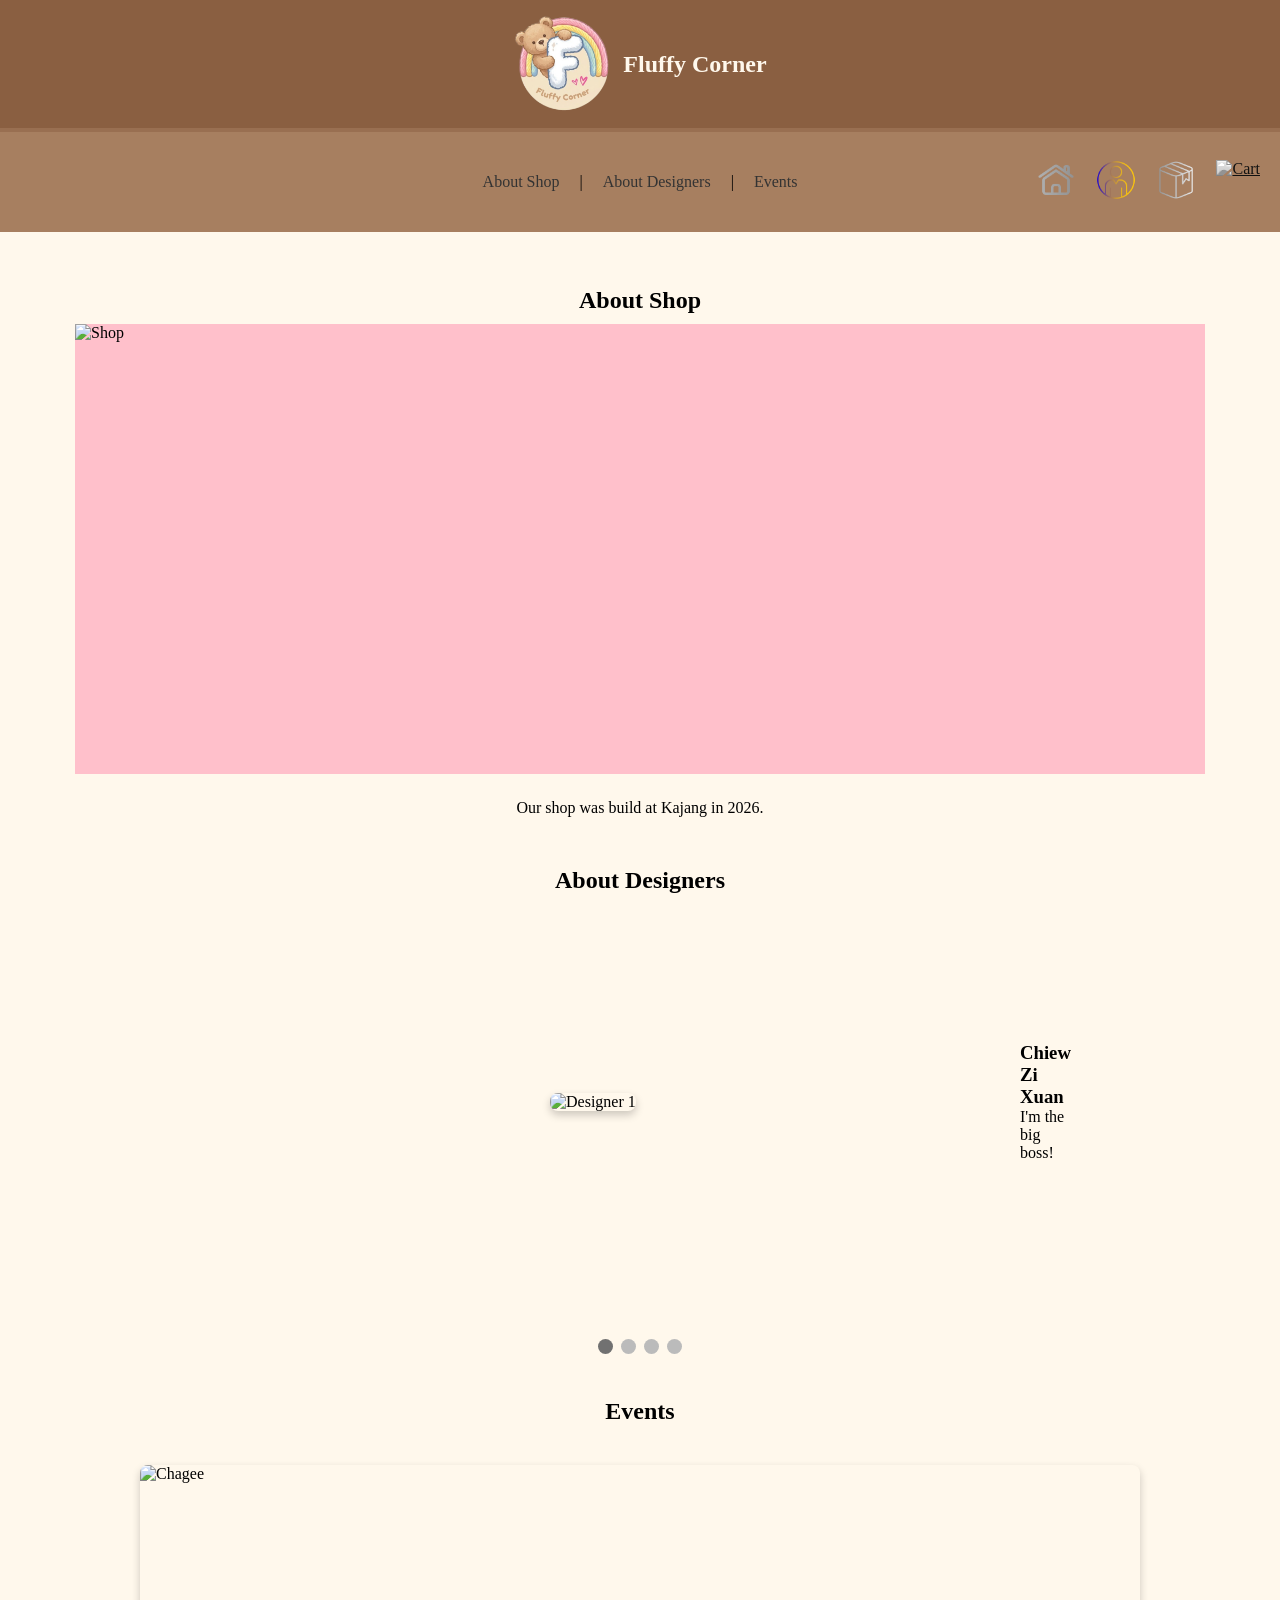
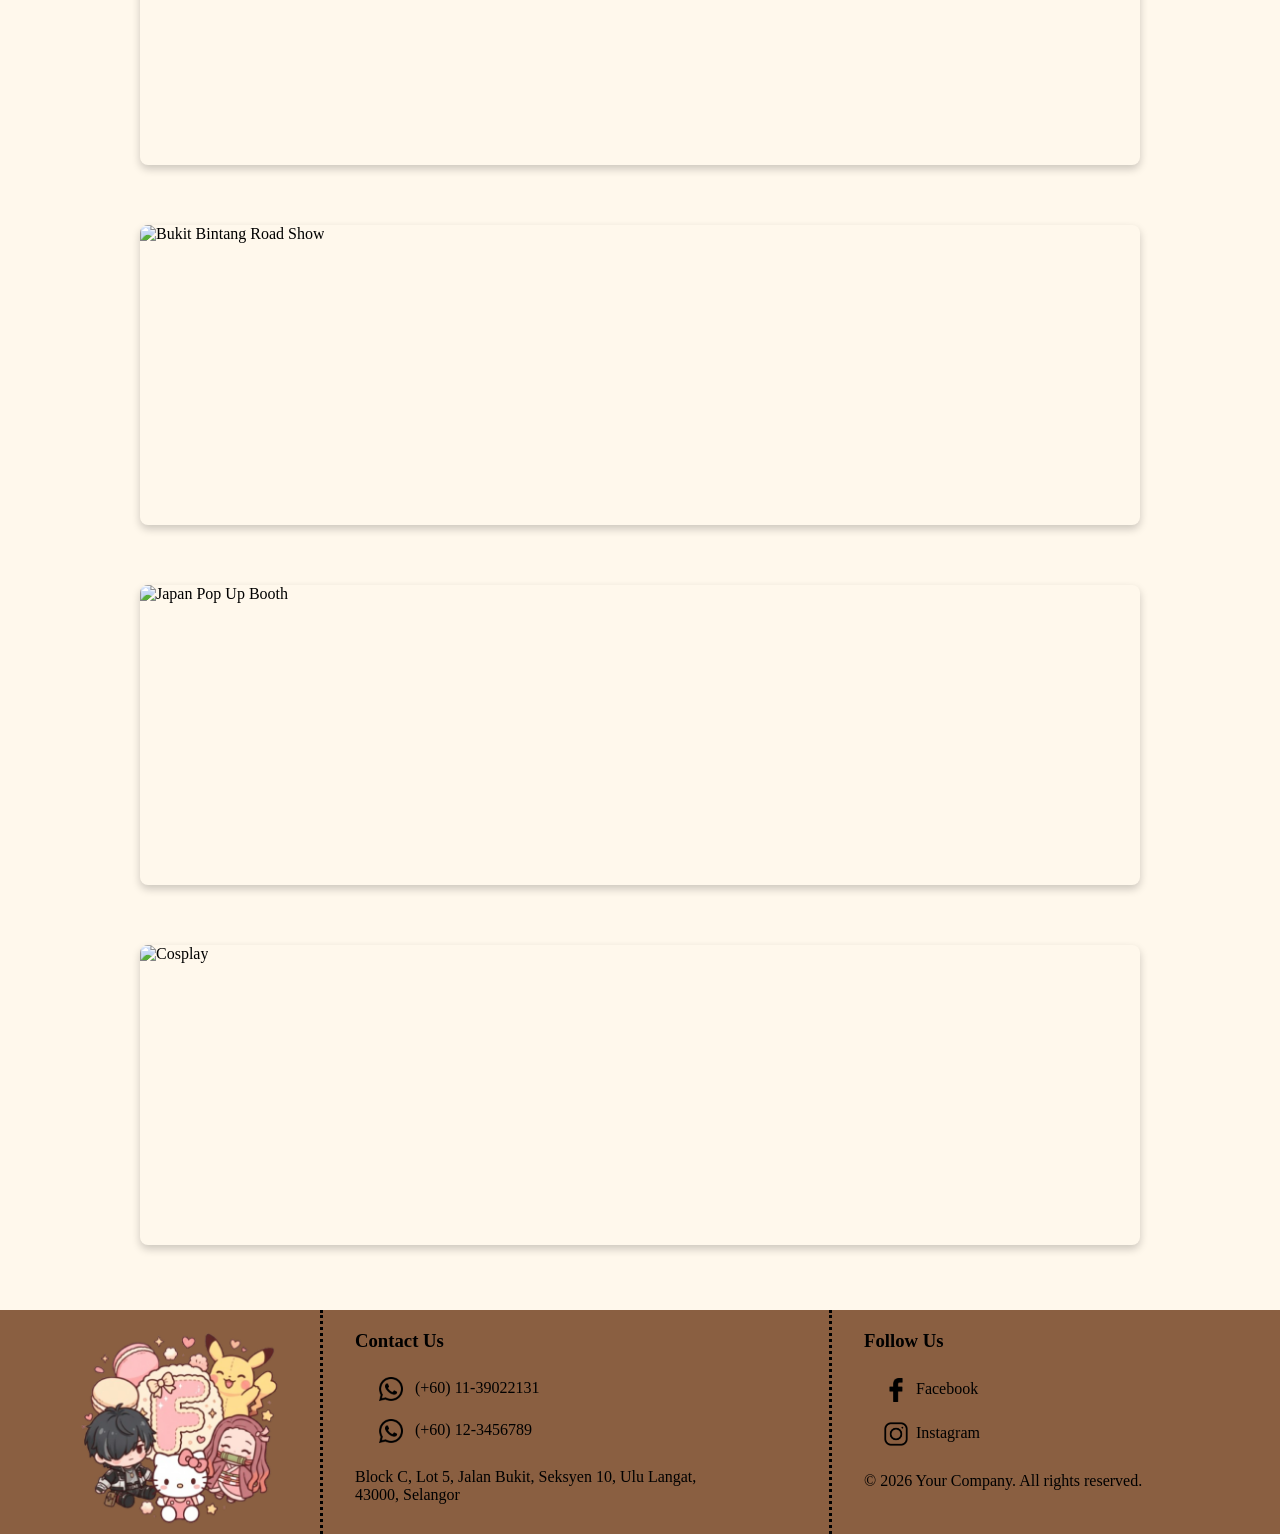
==== aboutUs.html @ 5ef5e47b "Add files via upload" ====
<!DOCTYPE html>
<html lang="en">
<head>
  <meta charset="UTF-8">
  <meta name="page-id" content="aboutUs">
  <title>Fluffy Corner | Cute Soft Toys & Plush Toys Online</title>
  <link rel="icon" type="image/x-icon" href="img/logo.png">
  <link rel="stylesheet" href="style.css">
  <link rel="stylesheet" href="aboutUs.css">
</head>
<body>
  <header>
    <img class="header-img" src="img/logo.png">
    <h1>Fluffy Corner</h1>
  </header>
  <nav>
    <div class="nav-links">
      <a onclick="scrollToTarget('about-shop')">About Shop</a> | 
      <a onclick="scrollToTarget('about-designers')">About Designers</a> | 
      <a onclick="scrollToTarget('our-events')">Events</a> 
    </div>
    <div class="nav-icons">
      <a href="index.html" class="nav-img"><img src="img/home.png" alt="Home"></a>
      <a href="aboutUs.html" class="nav-img"><img src="img/aboutUs.png" id="active" alt="AboutUS"></a>
      <a href="products.html" class="nav-img"><img src="img/products.png" alt="Products"></a>
      <a href="cart.html" class="nav-img"><img src="img/cart.png" alt="Cart"></a>
    </div>
  </nav>

  <main>
	<div class="shop">
	<h2 id="about-shop">About Shop</h2>
		<div class="shop-img">
			<img src="img/shop.png" alt="Shop">
		</div>
		<div class="shop-text">
			<p>	Our shop was build at Kajang in 2026. </p> 
		</div>
	</div>
	
	<div class="designer-slider" id="about-designers">
	<h2>About Designers</h2>
	  <div class="click-zone left" onclick="plusSlides(-1)"></div>

	  <div class="about-designer">
		<div class="designer-img">
			<img src="img/designer1.png" alt="Designer 1">
		</div>
		<div class="designer-text">
		  <h3>Chiew Zi Xuan</h3>
		  <p>I'm the big boss!</p>
		</div>
	  </div>

	  <div class="about-designer">
		<div class="designer-img">
			<img src="img/designer2.png" alt="Designer 2">
		</div>
		<div class="designer-text">
		  <h3>Tan Kah How</h3>
		  <p>I'm the shareholder!</p>
		</div>
	  </div>

	  <div class="about-designer">
		<div class="designer-img">
			<img src="img/designer3.png" alt="Designer 3">
		</div>
		<div class="designer-text">
		  <h3>Wang Ka Hui</h3>
		  <p>I'm the CEO!</p>
		</div>
	  </div>

	  <div class="about-designer">
		<div class="designer-img">
			<img src="img/designer4.png" alt="Designer 4">
		</div>
		<div class="designer-text">
		  <h3>Choo Yue Lung</h3>
		  <p>I'm the staff!</p>
		</div>
	  </div>

	  <div class="click-zone right" onclick="plusSlides(1)"></div>
	</div>

	<div style="text-align:center">
	  <span class="dot" onclick="currentSlide(1)"></span>
	  <span class="dot" onclick="currentSlide(2)"></span>
	  <span class="dot" onclick="currentSlide(3)"></span>
	  <span class="dot" onclick="currentSlide(4)"></span>
	</div>
	
	<div class="events">
	<h2 id="our-events">Events</h2>
	  <div class="event-card">
		<img src="img/event1.jpg" alt="Chagee">
		<div class="event-name">Chagee</div>
	  </div>
	  <div class="event-card">
		<img src="img/event2.jpg" alt="Bukit Bintang Road Show">
		<div class="event-name">Bukit Bintang Road Show</div>
	  </div>
	  <div class="event-card">
		<img src="img/event3.jpg" alt="Japan Pop Up Booth">
		<div class="event-name">Japan Pop Up Booth</div>
	  </div>
	  <div class="event-card">
		<img src="img/event4.jpg" alt="Cosplay">
		<div class="event-name">Cosplay</div>
	  </div>
	</div>
  </main>

  <footer>
	<div class="footer left"><img class="footer-img" src="img/footer.png"></div>
    
    <div class="footer center">
      <h3>Contact Us</h3>
      <span class="contact-item"><a href="tel:+601139022131"><img src="img/whatsapp.png">(+60) 11-39022131</a></span>
      <span class="contact-item"><a href="tel:+60123456789"><img src="img/whatsapp.png">(+60) 12-3456789</a></span>
      <p>Block C, Lot 5, Jalan Bukit, Seksyen 10, Ulu Langat,<br> 43000, Selangor</p>
    </div>
    
    <div class="footer right">
      <h3>Follow Us</h3>
      <span class="social-item"><a href="https://facebook.com" target="_blank"><img src="img/facebook.png">Facebook</a></span>
      <span class="social-item"><a href="https://instagram.com" target="_blank"><img src="img/insta.png">Instagram</a></span>
      <p>© 2026 Your Company. All rights reserved.</p>
    </div>
  </footer>

  <script src="script.js"></script>
  <script src="aboutUs.js"></script>
</body>
</html>
---- style.css ----
:root {
  --peach: #FFBE91;       /* 柔和桃色 */
  --apricot: #FFDDB0;     /* 杏色 */
  --cream: #FFFCE1;       /* 奶油白 */
  --sky-blue: #CFEBFF;    /* 天空蓝 */
  --coral: #FFB6A6;       /* 珊瑚粉 */
  --sand: #FFEBD3;        /* 浅沙色 */
  --mint-green: #9BCEC1;  /* 薄荷绿 */
  --ocean-blue: #67A2C5;  /* 海洋蓝 */
  --khaki: #DCCCAC;       /* 卡其色 */
  --ivory: #FFF8EC;       /* 象牙白 */
}
* { margin: 0; padding: 0; }

body::-webkit-scrollbar { display: none; }
body { background-color: var(--ivory); }

header {
  display: flex;
  justify-content: center;
  align-items: center;
  gap: 10px;
  background-color: #8A5F41;
  height: 8rem;
  border: 4px #996F51;
  border-style: hidden hidden solid hidden;
}
.header-img {
  width: 100px;
  height: 100px;
}

header h1 {
  font-size: 24px;
  color: var(--ivory);
}

nav {
  display: flex;
  justify-content: center;
  align-items: center;
  height: 5rem;
  padding: 10px 20px;
  background-color: #A77F60;
  border: 5px var(--ivory);
  border-style: hidden hidden solid hidden;
  position: sticky;
  top: 0;
  z-index: 10;
}

.nav-links {
  display: flex;
  gap: 20px;
  position: absolute;
  left: 50%;
  transform: translateX(-50%);
}

.nav-links a {
  text-decoration: none;
  color: #333;
  font-size: 16px;
}

.nav-icons {
  margin-left: auto;
  display: flex;
  gap: 20px;
}

.nav-icons img {
  width: 40px;
  height: auto;
  filter: grayscale(100%);
  transition: filter 0.3s ease;
}

.nav-icons #active, .nav-icons img:hover {
  filter: grayscale(0%);
}

main {
  margin: 5vh 0;
}

footer {
  background-color: #8A5F41;
  display: grid;
  grid-template-columns: 25% 40% 35%;
  z-index: 10;
}

.footer {
  padding-top: 20px;
  padding-left: 2rem;
}
.footer h3 {
  margin-bottom: 1rem;
}
.footer p, .footer a {
  text-decoration: none;
  color: black;
}
.footer p {
  margin-top: 1rem;
}

.footer.left {
  padding-left: 5rem;
}
.footer-img {
  width: 200px;
  height: 200px;
}

.social-item, .contact-item {
  display: flex;
  align-items: center;
  transition: all 0.3s ease;
  max-width: 200px;
}
.contact-item img, .social-item img { 
  margin-right: 8px;
  vertical-align: middle;
}

.footer.center {
  border: black 3px;
  border-style: hidden dotted hidden dotted;
}
.contact-item {
  padding: 5px 20px;
}

.social-item {
  padding: 10px 20px;
}
.contact-item img { width: 32px;}
.social-item img { width: 24px; }
.contact-item:hover, .social-item:hover { transform: scale(1.05); }
---- aboutUs.css ----
h2,.shop-text p {
	text-align: center;
}
.shop,.designer-slider,.events {
	margin:50px;
}
.shop-img {
	background-color:pink;
	height:50vh;
	margin:10px 25px 25px 25px;
}
.designer-slider {
	position: relative;
}

.about-designer {
	display: grid;
	grid-template-columns: 750px 1fr;
	align-items: center;
	gap:20px;
	margin: 20px 200px;
	height:375px;
	width:auto;
}

.designer-img {
	grid-column: 1;
	margin:0px 50px 0px 300px;
}

.designer-img img {
	width: 250px;
	border-radius: 8px;
	box-shadow: 0 4px 8px rgba(0,0,0,0.2);
}

.designer-text {
	grid-column: 2;  
	text-align:left;
	}

.prev, .next {
	cursor: pointer;
	position: absolute;
	top: 50%;
	transform: translateY(-50%);
	color: black;
	font-weight: bold;
	font-size: 24px;
	user-select: none;
	width:40px;
	height:auto;
}
.click-zone {
	position: absolute;
	top: 0;
	width: 25%;
	height: 100%;
	cursor: pointer;
}
.click-zone.left { left: 0; }
.click-zone.right { right: 0; }
.click-zone:hover {
	background: rgba(0,0,0,0.0);
}
.dot {
	cursor: pointer;
	height: 15px;
	width: 15px;
	margin: 0 2px;
	background-color: #bbb;
	border-radius: 50%;
	display: inline-block;
}
.active, .dot:hover {
	background-color: #717171;
}

.events {
	display: grid;
	grid-template-columns: 1fr;
	grid-template-rows: auto auto auto;
	gap: 20px;
	justify-items: center;
	margin: 40px 0;
}

.event-card {
	margin:20px;
	position: relative;
	width: 1000px;
	height: 300px;
	overflow: hidden;
	border-radius: 8px;
	box-shadow: 0 4px 8px rgba(0,0,0,0.2);
	cursor: pointer;
	transition: transform 0.3s ease;
}

.event-card img {
	width: 100%;
	height: 100%;
	object-fit: cover;
}

.event-card:hover {
	transform: scale(1.05);
}

.event-name {
	position: absolute;
	bottom: 0;
	right: 0;
	width: 40%;
	background: rgba(0,0,0,0.6);
	color: #fff;
	text-align: center;
	padding: 8px;
	font-size: 16px;
	opacity: 0;
	transition: opacity 0.3s ease;
}

.event-card:hover .event-name {
	opacity: 1;
}
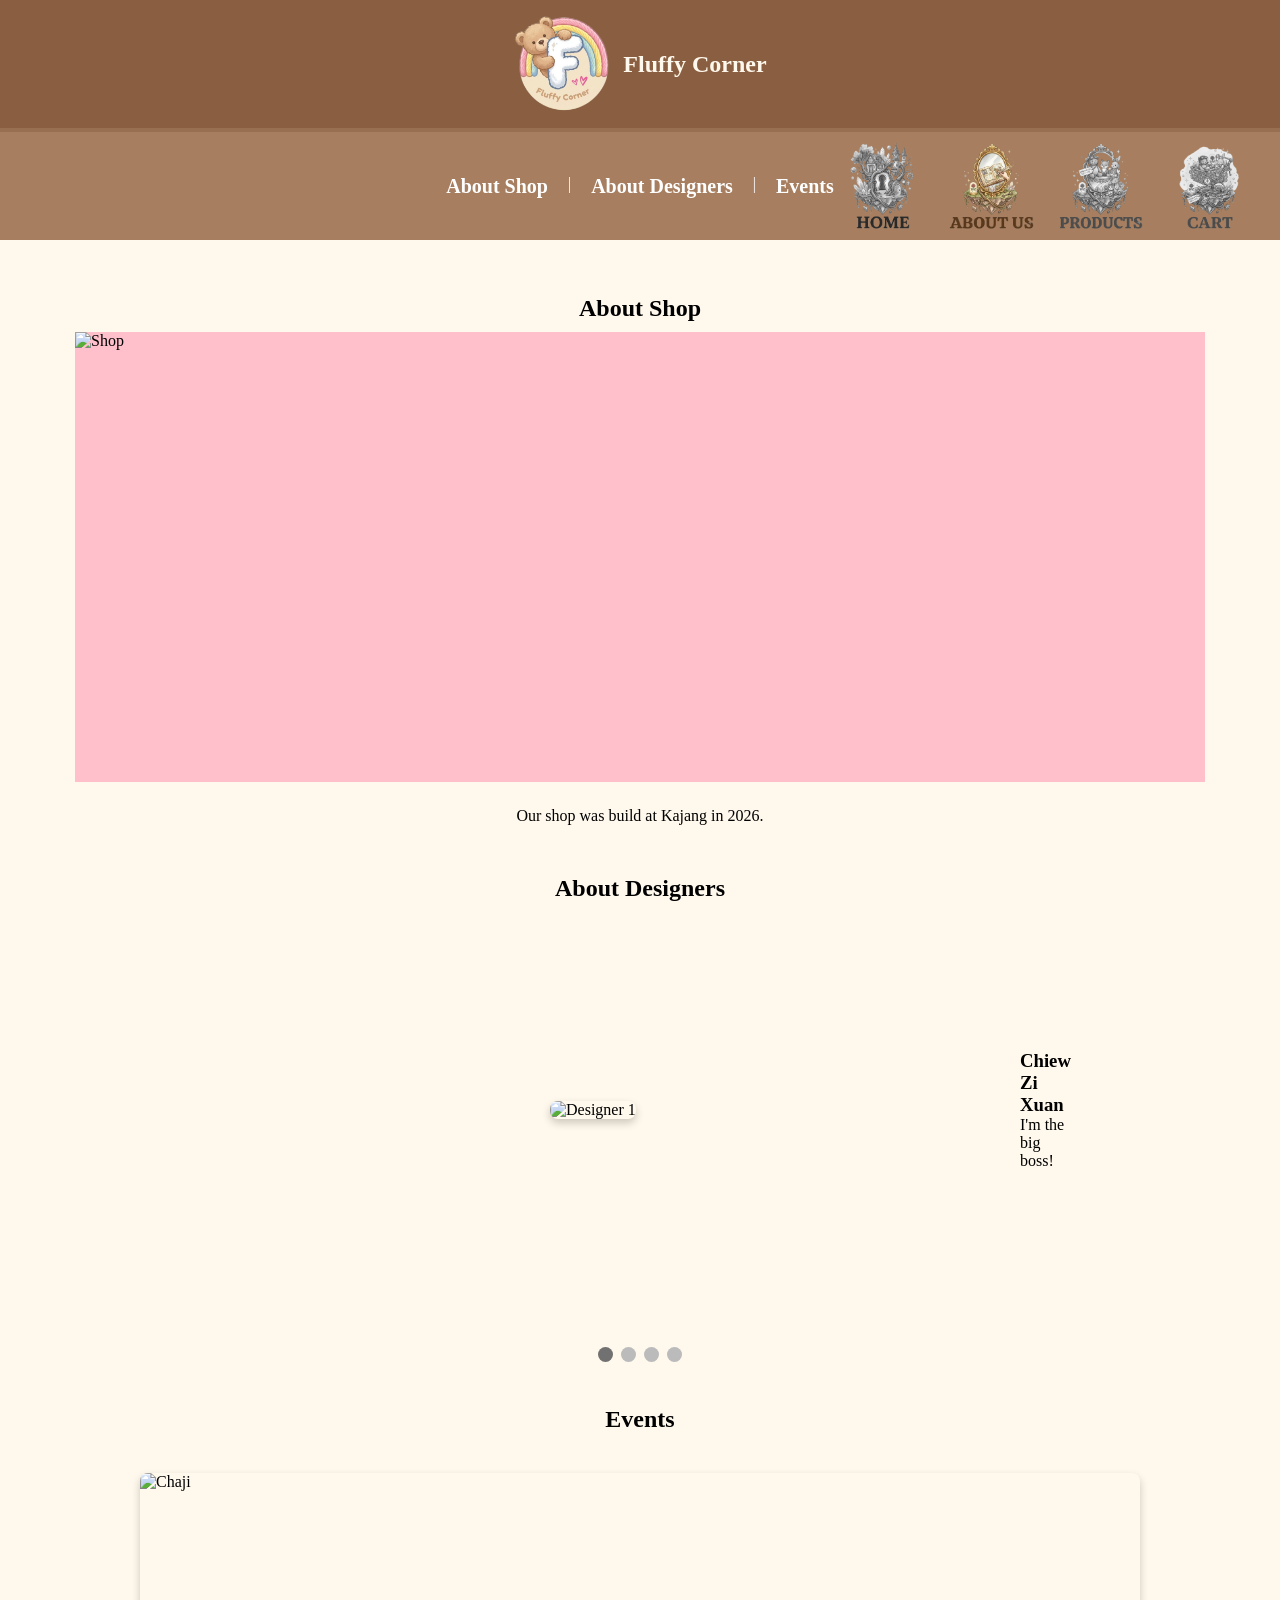
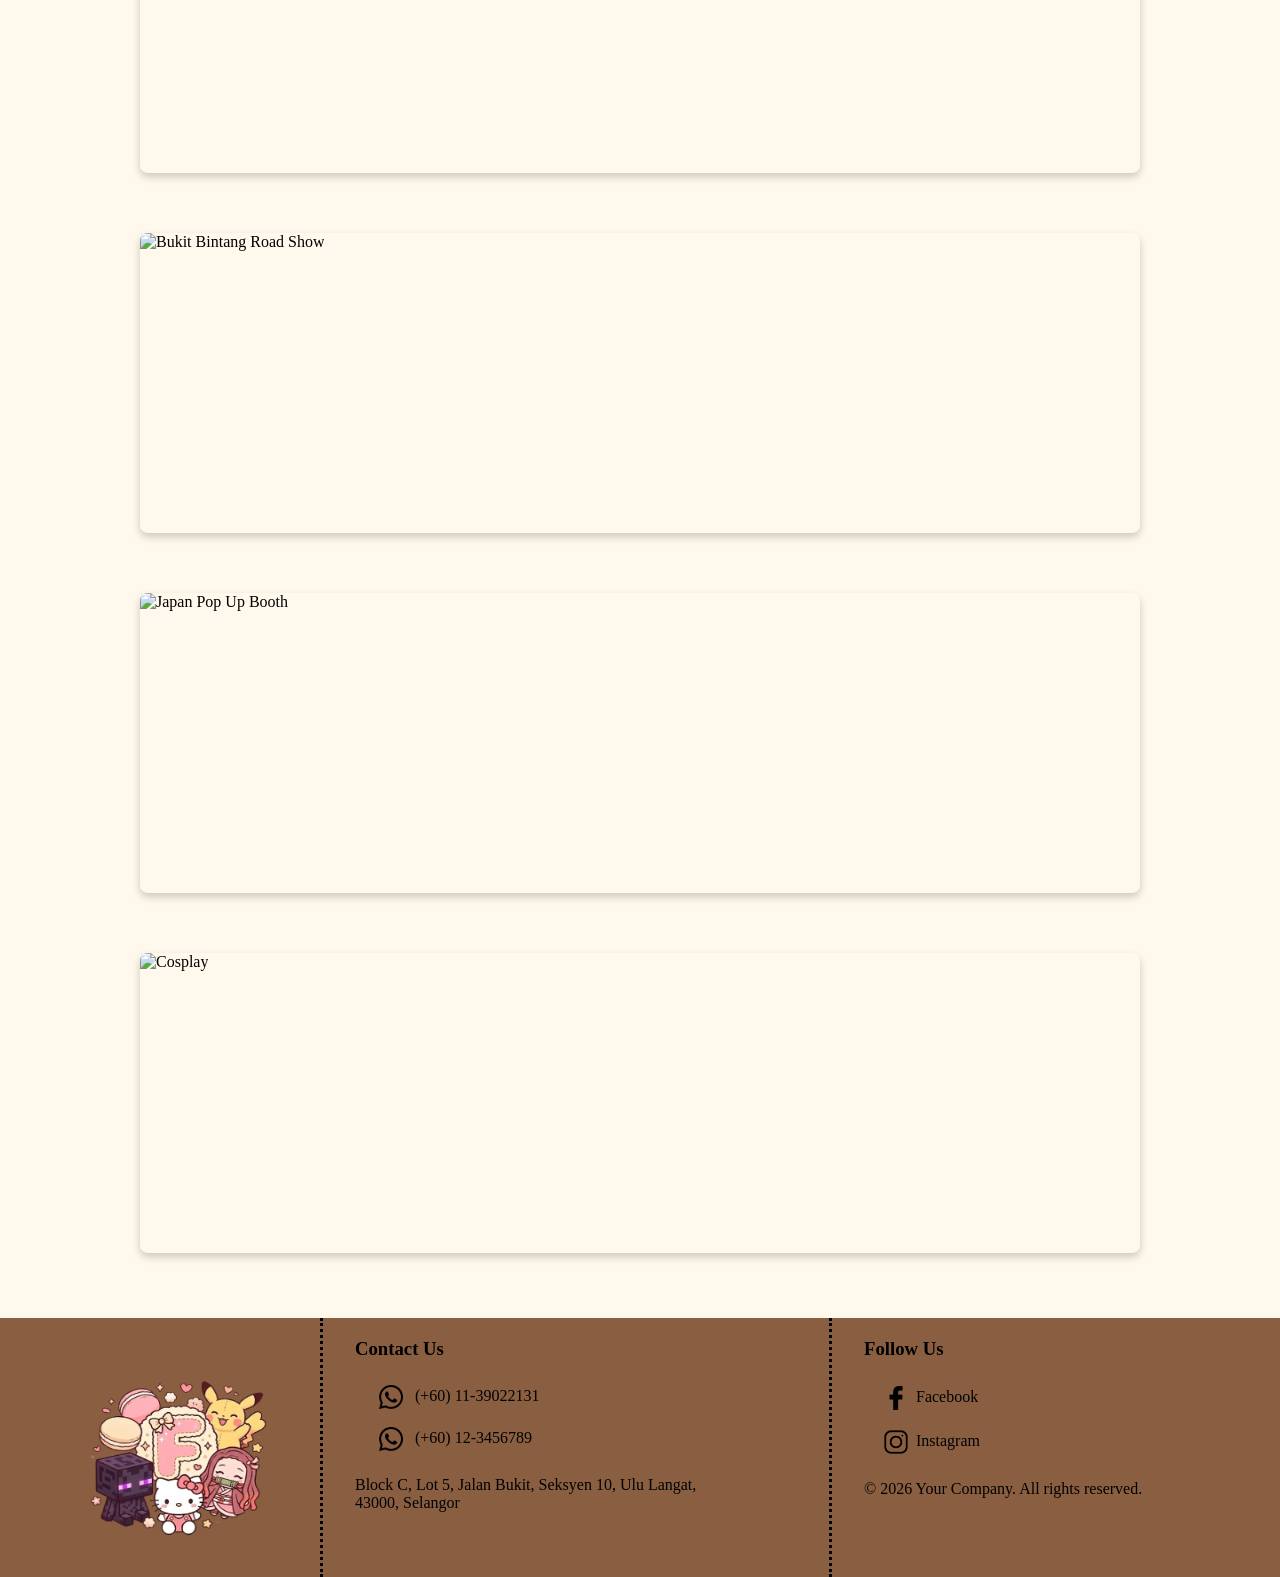
==== commit 93acd5bc: "Add files via upload" ====
--- a/aboutUs.html
+++ b/aboutUs.html
@@ -94,23 +94,38 @@
 	
 	<div class="events">
 	<h2 id="our-events">Events</h2>
-	  <div class="event-card">
-		<img src="img/event1.jpg" alt="Chagee">
-		<div class="event-name">Chagee</div>
+	  <div class="event-card" data-name="Chaji" data-detail="This is event at Chaji">
+		<img src="img/event1.jpg" alt="Chaji">
+		<div class="event-name">Chaji</div>
 	  </div>
-	  <div class="event-card">
+	  <div class="event-card" data-name="Road Show" data-detail="Road Show at bukit bintang">
 		<img src="img/event2.jpg" alt="Bukit Bintang Road Show">
 		<div class="event-name">Bukit Bintang Road Show</div>
 	  </div>
-	  <div class="event-card">
+	  <div class="event-card" data-name="Pop Up Booth" data-detail="Booth event at Japan">
 		<img src="img/event3.jpg" alt="Japan Pop Up Booth">
 		<div class="event-name">Japan Pop Up Booth</div>
 	  </div>
-	  <div class="event-card">
+	  <div class="event-card" data-name="Cosplay" data-detail="Our cosplay event">
 		<img src="img/event4.jpg" alt="Cosplay">
 		<div class="event-name">Cosplay</div>
 	  </div>
 	</div>
+	
+	<div id="event-modal" class="event-modal">
+	  <div class="modal-content">
+		<span class="close">&times;</span>
+		<div class="modal-grid">
+		  <div class="modal-img">
+			<img id="modal-image" src="" alt="">
+		  </div>
+		  <div class="modal-text">
+			<h3 id="modal-name"></h3>
+			<p id="modal-detail"></p>
+		  </div>
+		</div>
+	  </div>
+</div>
   </main>
 
   <footer>
--- a/style.css
+++ b/style.css
@@ -39,7 +39,7 @@
   display: flex;
   justify-content: center;
   align-items: center;
-  height: 5rem;
+  height: 5.5rem;
   padding: 10px 20px;
   background-color: #A77F60;
   border: 5px var(--ivory);
@@ -55,22 +55,24 @@
   position: absolute;
   left: 50%;
   transform: translateX(-50%);
+  color:white;
 }
 
 .nav-links a {
   text-decoration: none;
-  color: #333;
-  font-size: 16px;
+  color: #ffffff;
+  font-size: 20px;
+  font-weight: bold;
 }
 
 .nav-icons {
   margin-left: auto;
   display: flex;
-  gap: 20px;
+  gap: 9px;
 }
 
 .nav-icons img {
-  width: 40px;
+  width: 100px;
   height: auto;
   filter: grayscale(100%);
   transition: filter 0.3s ease;
@@ -109,6 +111,12 @@
 .footer.left {
   padding-left: 5rem;
 }
+
+.footer.left img{
+  width:190px;
+  height:235px;
+}
+
 .footer-img {
   width: 200px;
   height: 200px;
--- a/aboutUs.css
+++ b/aboutUs.css
@@ -123,4 +123,42 @@
 
 .event-card:hover .event-name {
 	opacity: 1;
+}
+
+.event-modal {
+  display: none;
+  position: fixed;
+  top: 0; left: 0;
+  width: 100%; height: 100%;
+  background: rgba(0,0,0,0.7);
+  justify-content: center;
+  align-items: center;
+  z-index: 1000;
+}
+
+.modal-content {
+  background: #fff;
+  border-radius: 8px;
+  padding: 20px;
+  max-width: 800px;
+  width: 80%;
+  position: relative;
+}
+
+.modal-grid {
+  display: grid;
+  grid-template-columns: 1fr 1fr;
+  gap: 20px;
+}
+
+.modal-img img {
+  width: 100%;
+  border-radius: 8px;
+}
+
+.close {
+  position: absolute;
+  top: 10px; right: 20px;
+  font-size: 28px;
+  cursor: pointer;
 }
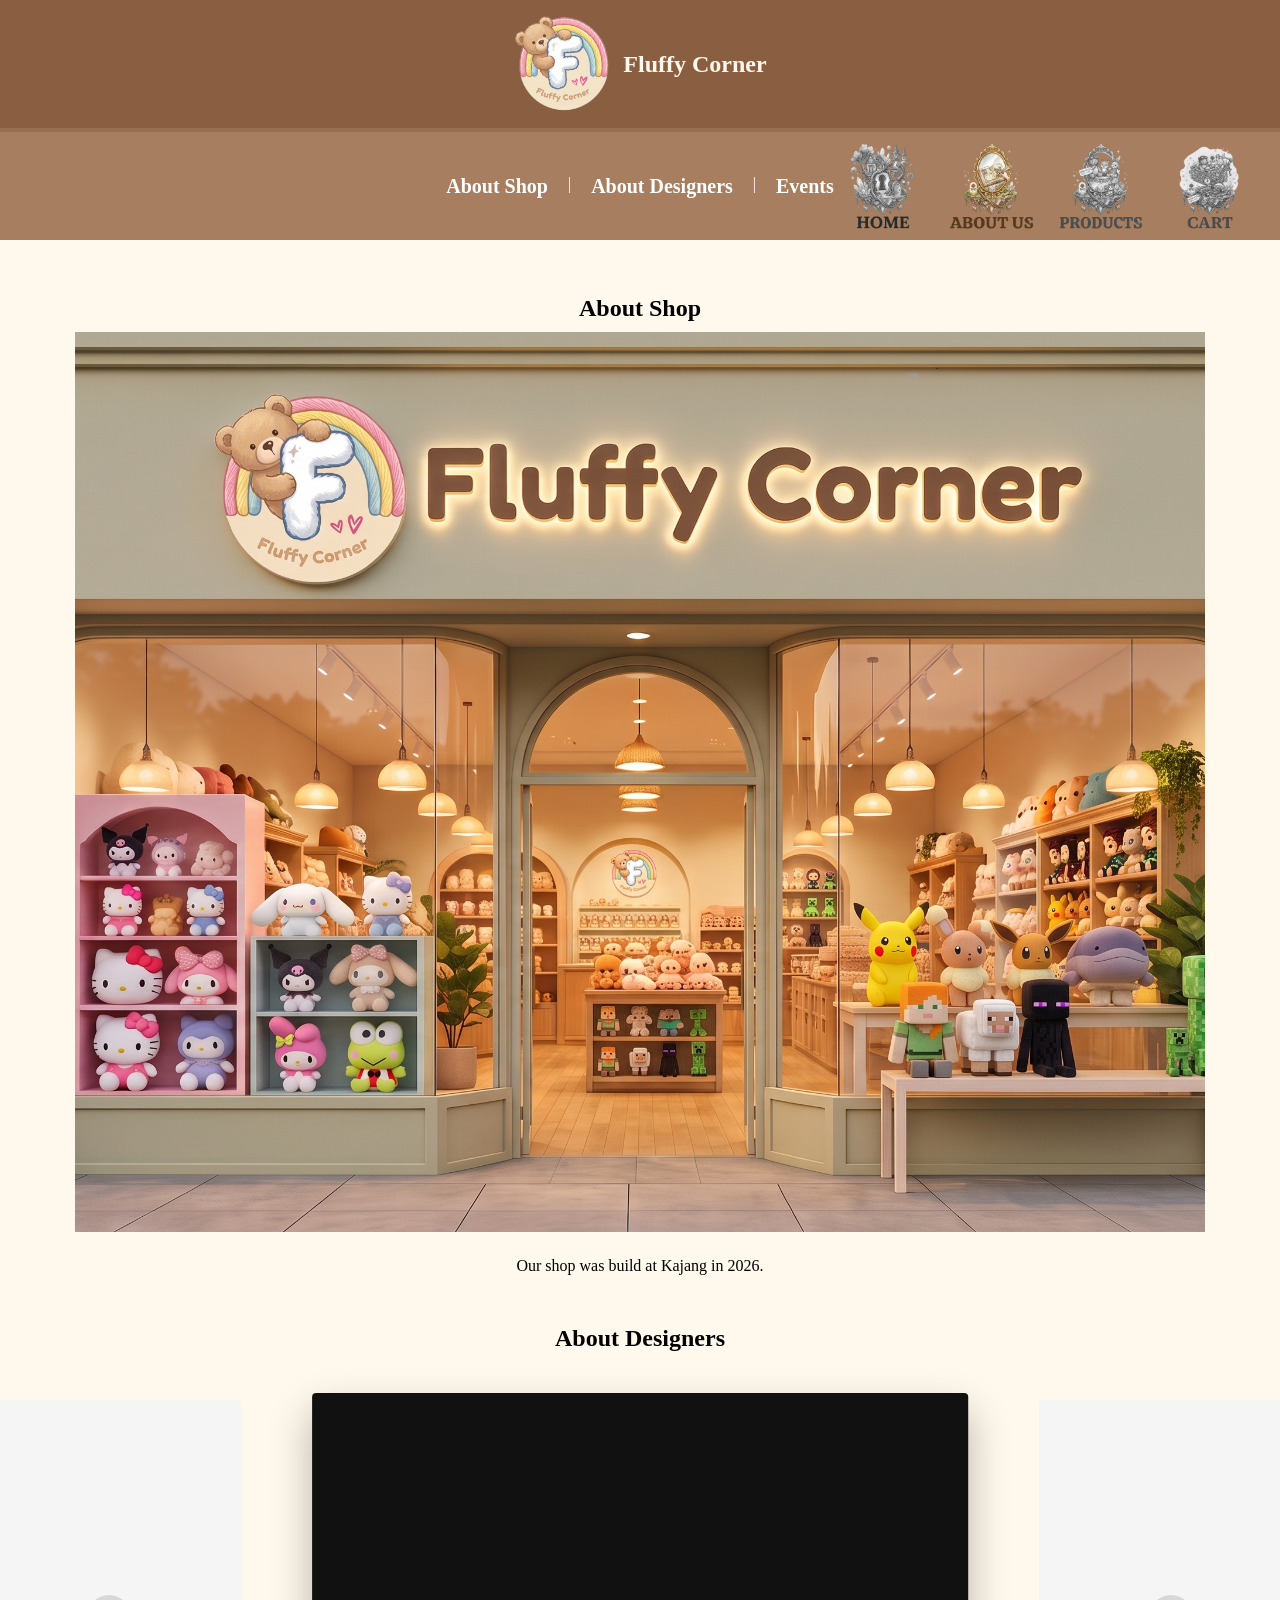
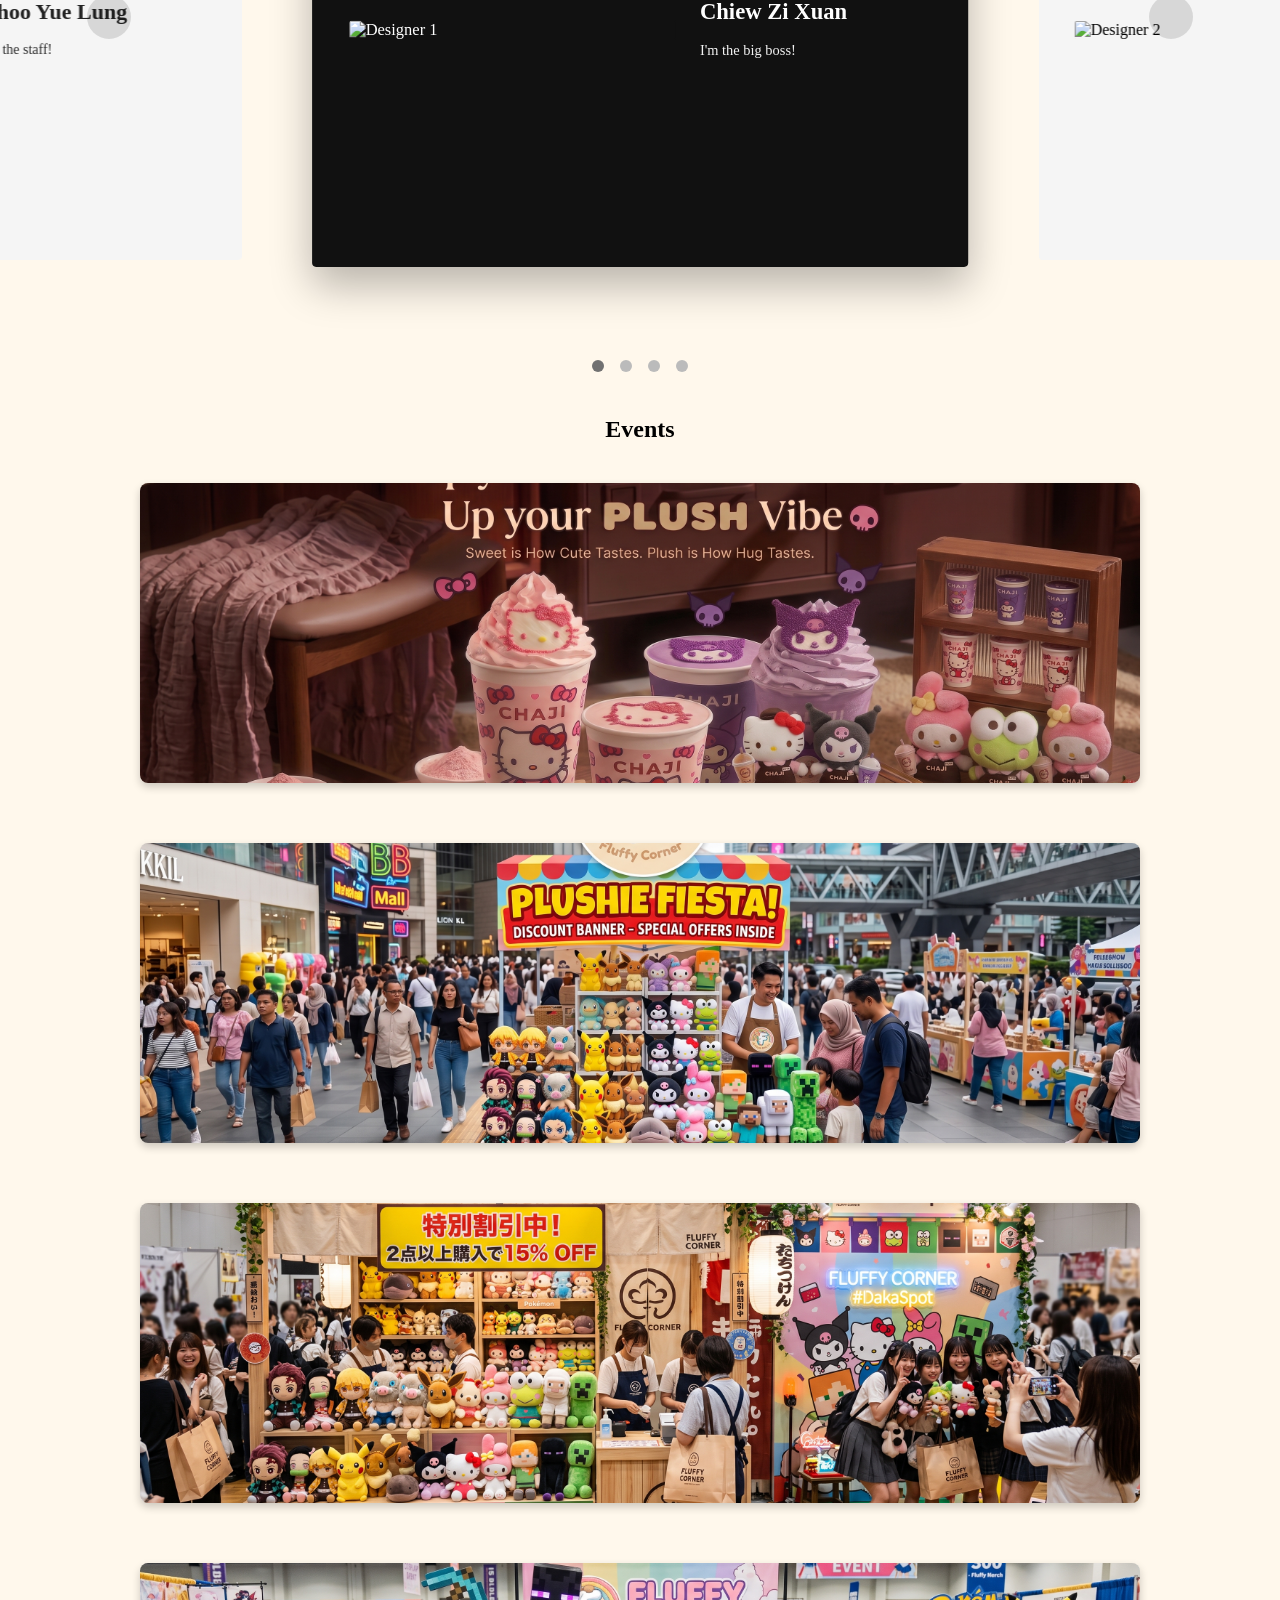
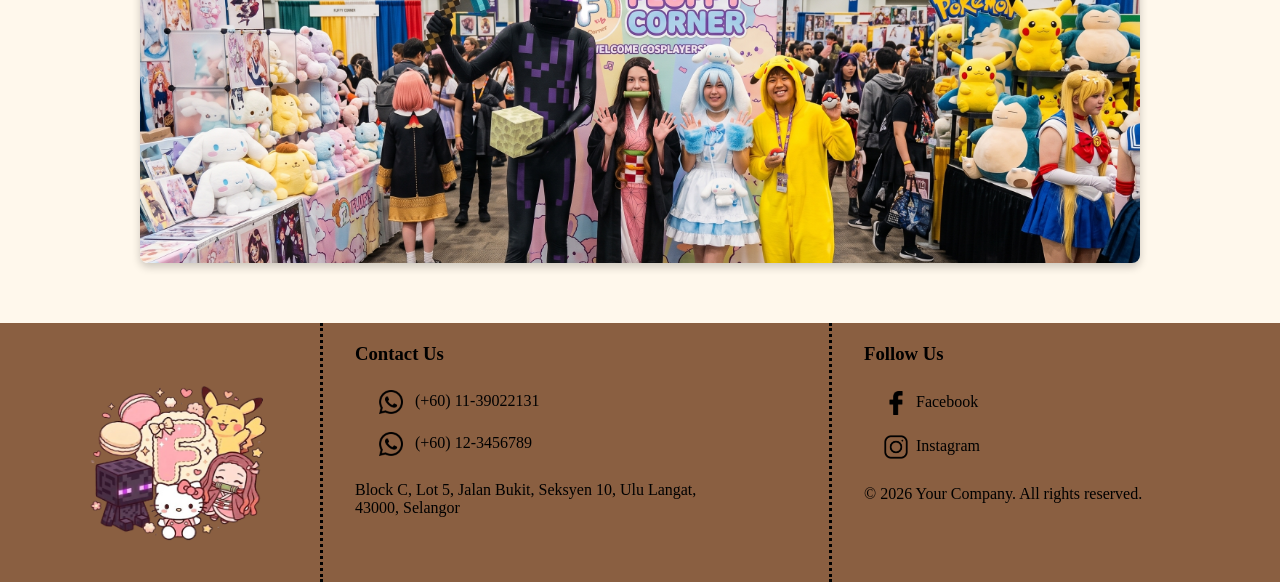
==== commit 46a7f97c: "Add files via upload" ====
--- a/aboutUs.html
+++ b/aboutUs.html
@@ -1,37 +1,38 @@
 <!DOCTYPE html>
 <html lang="en">
 <head>
-  <meta charset="UTF-8">
-  <meta name="page-id" content="aboutUs">
-  <title>Fluffy Corner | Cute Soft Toys & Plush Toys Online</title>
-  <link rel="icon" type="image/x-icon" href="img/logo.png">
-  <link rel="stylesheet" href="style.css">
-  <link rel="stylesheet" href="aboutUs.css">
+	<meta charset="UTF-8">
+	<meta name="viewport" content="width=device-width, initial-scale=1.0">
+	<meta name="page-id" content="aboutUs">
+	<title>Fluffy Corner | Cute Soft Toys & Plush Toys Online</title>
+	<link rel="icon" type="image/x-icon" href="img/logo.png">
+	<link rel="stylesheet" href="style.css">
+	<link rel="stylesheet" href="aboutUs.css">
 </head>
 <body>
-  <header>
-    <img class="header-img" src="img/logo.png">
-    <h1>Fluffy Corner</h1>
-  </header>
-  <nav>
-    <div class="nav-links">
-      <a onclick="scrollToTarget('about-shop')">About Shop</a> | 
-      <a onclick="scrollToTarget('about-designers')">About Designers</a> | 
-      <a onclick="scrollToTarget('our-events')">Events</a> 
-    </div>
-    <div class="nav-icons">
-      <a href="index.html" class="nav-img"><img src="img/home.png" alt="Home"></a>
-      <a href="aboutUs.html" class="nav-img"><img src="img/aboutUs.png" id="active" alt="AboutUS"></a>
-      <a href="products.html" class="nav-img"><img src="img/products.png" alt="Products"></a>
-      <a href="cart.html" class="nav-img"><img src="img/cart.png" alt="Cart"></a>
-    </div>
-  </nav>
+	<header>
+		<img class="header-img" src="img/logo.png">
+		<h1>Fluffy Corner</h1>
+	</header>
+	<nav>
+		<div class="nav-links">
+			<a onclick="scrollToTarget('about-shop')">About Shop</a> | 
+			<a onclick="scrollToTarget('about-designers')">About Designers</a> | 
+			<a onclick="scrollToTarget('our-events')">Events</a> 
+		</div>
+		<div class="nav-icons">
+		  <a href="index.html" class="nav-img"><img src="img/home.png" alt="Home"></a>
+		  <a href="aboutUs.html" class="nav-img"><img src="img/aboutUs.png" id="active" alt="AboutUS"></a>
+		  <a href="products.html" class="nav-img"><img src="img/products.png" alt="Products"></a>
+		  <a href="cart.html" class="nav-img"><img src="img/cart.png" alt="Cart"></a>
+		</div>
+	</nav>
 
-  <main>
+	<main>
 	<div class="shop">
 	<h2 id="about-shop">About Shop</h2>
 		<div class="shop-img">
-			<img src="img/shop.png" alt="Shop">
+			<img id="shopAutoImg" src="img/store_front.png" alt="Shop">
 		</div>
 		<div class="shop-text">
 			<p>	Our shop was build at Kajang in 2026. </p> 
@@ -40,96 +41,98 @@
 	
 	<div class="designer-slider" id="about-designers">
 	<h2>About Designers</h2>
-	  <div class="click-zone left" onclick="plusSlides(-1)"></div>
+	<div class="click-zone left" id="prevBtn"></div>
+		<div class="carousel">
+			<div class="carousel-track">
+			<div class="about-designer">
+				<div class="designer-img">
+					<img src="img/designer1.png" alt="Designer 1">
+				</div>
+				<div class="designer-text">
+					<h3>Chiew Zi Xuan</h3>
+					<p>I'm the big boss!</p>
+				</div>
+			</div>
 
-	  <div class="about-designer">
-		<div class="designer-img">
-			<img src="img/designer1.png" alt="Designer 1">
+			<div class="about-designer">
+				<div class="designer-img">
+					<img src="img/designer2.png" alt="Designer 2">
+				</div>
+				<div class="designer-text">
+					<h3>Tan Kah How</h3>
+					<p>I'm the shareholder!</p>
+				</div>
+			</div>
+
+			<div class="about-designer">
+				<div class="designer-img">
+					<img src="img/designer3.png" alt="Designer 3">
+				</div>
+				<div class="designer-text">
+					<h3>Wang Ka Hui</h3>
+					<p>I'm the CEO!</p>
+				</div>
+			</div>
+
+			<div class="about-designer">
+				<div class="designer-img">
+					<img src="img/designer4.png" alt="Designer 4">
+				</div>
+				<div class="designer-text">
+					<h3>Choo Yue Lung</h3>
+					<p>I'm the staff!</p>
+				</div>
+			</div>
+			</div>
 		</div>
-		<div class="designer-text">
-		  <h3>Chiew Zi Xuan</h3>
-		  <p>I'm the big boss!</p>
-		</div>
-	  </div>
-
-	  <div class="about-designer">
-		<div class="designer-img">
-			<img src="img/designer2.png" alt="Designer 2">
-		</div>
-		<div class="designer-text">
-		  <h3>Tan Kah How</h3>
-		  <p>I'm the shareholder!</p>
-		</div>
-	  </div>
-
-	  <div class="about-designer">
-		<div class="designer-img">
-			<img src="img/designer3.png" alt="Designer 3">
-		</div>
-		<div class="designer-text">
-		  <h3>Wang Ka Hui</h3>
-		  <p>I'm the CEO!</p>
-		</div>
-	  </div>
-
-	  <div class="about-designer">
-		<div class="designer-img">
-			<img src="img/designer4.png" alt="Designer 4">
-		</div>
-		<div class="designer-text">
-		  <h3>Choo Yue Lung</h3>
-		  <p>I'm the staff!</p>
-		</div>
-	  </div>
-
-	  <div class="click-zone right" onclick="plusSlides(1)"></div>
+	<div class="click-zone right" id="nextBtn"></div>	
 	</div>
 
-	<div style="text-align:center">
-	  <span class="dot" onclick="currentSlide(1)"></span>
-	  <span class="dot" onclick="currentSlide(2)"></span>
-	  <span class="dot" onclick="currentSlide(3)"></span>
-	  <span class="dot" onclick="currentSlide(4)"></span>
+	<div style="text-align:center" class="dots-container">
+	  <span class="dot" data-index="0"></span>
+	  <span class="dot" data-index="1"></span>
+	  <span class="dot" data-index="2"></span>
+	  <span class="dot" data-index="3"></span>
 	</div>
 	
 	<div class="events">
 	<h2 id="our-events">Events</h2>
 	  <div class="event-card" data-name="Chaji" data-detail="This is event at Chaji">
-		<img src="img/event1.jpg" alt="Chaji">
+		<img src="img/chaji_landscape.png" alt="Chaji">
 		<div class="event-name">Chaji</div>
 	  </div>
 	  <div class="event-card" data-name="Road Show" data-detail="Road Show at bukit bintang">
-		<img src="img/event2.jpg" alt="Bukit Bintang Road Show">
+		<img src="img/roadshow.png" alt="Bukit Bintang Road Show">
 		<div class="event-name">Bukit Bintang Road Show</div>
 	  </div>
 	  <div class="event-card" data-name="Pop Up Booth" data-detail="Booth event at Japan">
-		<img src="img/event3.jpg" alt="Japan Pop Up Booth">
+		<img src="img/jpnBooth.png" alt="Japan Pop Up Booth">
 		<div class="event-name">Japan Pop Up Booth</div>
 	  </div>
 	  <div class="event-card" data-name="Cosplay" data-detail="Our cosplay event">
-		<img src="img/event4.jpg" alt="Cosplay">
+		<img src="img/cosplay.png" alt="Cosplay">
 		<div class="event-name">Cosplay</div>
 	  </div>
 	</div>
 	
 	<div id="event-modal" class="event-modal">
-	  <div class="modal-content">
-		<span class="close">&times;</span>
-		<div class="modal-grid">
-		  <div class="modal-img">
-			<img id="modal-image" src="" alt="">
-		  </div>
-		  <div class="modal-text">
-			<h3 id="modal-name"></h3>
-			<p id="modal-detail"></p>
-		  </div>
+		 <div class="modal-content">
+			<span class="close">&times;</span>
+			<div class="modal-grid">
+				<div class="modal-img">
+					<img id="modal-image" src="" alt="">
+				</div>
+				<div class="modal-text">
+					<h3 id="modal-name"></h3>
+					<p id="modal-detail"></p>
+				</div>
+				</div>
+			</div>
 		</div>
-	  </div>
-</div>
-  </main>
+</main>
 
-  <footer>
-	<div class="footer left"><img class="footer-img" src="img/footer.png"></div>
+<footer>
+	 <div class="footer left"><img class="footer-img" src="img/footer.png"></div>
     
     <div class="footer center">
       <h3>Contact Us</h3>
@@ -144,7 +147,7 @@
       <span class="social-item"><a href="https://instagram.com" target="_blank"><img src="img/insta.png">Instagram</a></span>
       <p>© 2026 Your Company. All rights reserved.</p>
     </div>
-  </footer>
+</footer>
 
   <script src="script.js"></script>
   <script src="aboutUs.js"></script>
--- a/style.css
+++ b/style.css
@@ -83,7 +83,7 @@
 }
 
 main {
-  margin: 5vh 0;
+  margin: 3vh 0;
 }
 
 footer {
@@ -146,4 +146,112 @@
 }
 .contact-item img { width: 32px;}
 .social-item img { width: 24px; }
-.contact-item:hover, .social-item:hover { transform: scale(1.05); }+.contact-item:hover, .social-item:hover { transform: scale(1.05); }
+
+@media (max-width: 768px) {
+
+  header {
+    width:100%;
+    min-height: 100px;
+    height: auto;
+    padding: 12px 5%;
+    box-sizing: border-box;
+    flex-direction: column;
+    gap: 10px;
+  }
+
+  .header-img {
+    width: clamp(60px, 18vw, 80px);
+    height: auto;
+  }
+
+  header h1 {
+    font-size: clamp(20px, 6vw, 30px);
+    text-align: center;
+  }
+
+  nav {
+    height: auto;
+    padding: 10px;
+    flex-direction: column;
+    width:100%;
+    box-sizing: border-box;
+  }
+
+   .nav-links {
+    position: static;
+    transform: none;
+    display: flex;
+    flex-wrap: wrap;
+    justify-content: center;
+    gap: 8px 15px;
+    width: 100%;
+  }
+
+  .nav-links a {
+    font-size: clamp(12px, 3.5vw, 15px);
+  }
+
+  .nav-icons {
+    width: 100%;
+    margin: 0;
+    display: flex;
+    justify-content: center;
+    gap: 8px;
+  }
+
+  .nav-icons img {
+    width: clamp(40px, 12vw, 55px);
+    height: auto;
+  }
+
+  footer {
+    grid-template-columns: 1fr;
+    text-align: center;
+    width: 100%;
+    box-sizing: border-box;
+    padding: 20px 5%;
+  }
+
+  .footer {
+    padding: 15px 0;
+  }
+
+  .footer.left {
+    margin-top: 0;
+    padding-left: 0;
+  }
+
+  .footer.left img {
+    width: clamp(80px, 25vw, 120px);
+    height: auto;
+  }
+
+  .footer.center {
+    border-style: dotted hidden dotted hidden;
+    border-width: 2px;
+    padding: 20px 0;
+  }
+
+  .footer.right {
+    padding: 20px 0;
+  }
+
+  .footer p {
+    font-size: 14px;
+  }
+
+  .contact-item,
+  .social-item {
+    justify-content: center;
+    margin: 0 auto;
+  }
+
+  .contact-item {
+    padding: 5px;
+  }
+
+  .social-item {
+    padding: 8px;
+  }
+}
--- a/aboutUs.css
+++ b/aboutUs.css
@@ -1,81 +1,187 @@
+/*text*/
 h2,.shop-text p {
 	text-align: center;
 }
+
+/*about shop*/
 .shop,.designer-slider,.events {
 	margin:50px;
 }
 .shop-img {
 	background-color:pink;
-	height:50vh;
+	height:900px;
 	margin:10px 25px 25px 25px;
 }
+.shop-img img{
+	height:100%;
+	width: 100%;
+	object-fit: cover;
+	transition: opacity 400ms ease; 
+	opacity: 1;
+}
+.shop-img img.fade-out {
+	opacity: 0;
+}
+
+/*about designer*/
 .designer-slider {
 	position: relative;
-}
-
-.about-designer {
-	display: grid;
-	grid-template-columns: 750px 1fr;
-	align-items: center;
-	gap:20px;
-	margin: 20px 200px;
-	height:375px;
-	width:auto;
-}
-
-.designer-img {
-	grid-column: 1;
-	margin:0px 50px 0px 300px;
-}
-
-.designer-img img {
-	width: 250px;
-	border-radius: 8px;
-	box-shadow: 0 4px 8px rgba(0,0,0,0.2);
-}
-
-.designer-text {
-	grid-column: 2;  
-	text-align:left;
-	}
-
-.prev, .next {
-	cursor: pointer;
-	position: absolute;
-	top: 50%;
-	transform: translateY(-50%);
-	color: black;
-	font-weight: bold;
-	font-size: 24px;
-	user-select: none;
-	width:40px;
-	height:auto;
-}
+	margin: 50px;
+}
+:root {
+	--carousel-max-width: 1400px; 
+	--slide-gap: 60px;
+	-slide-width-percent: 70%;
+}
+/* ---------- Designer carousel: 固定接近样张的尺寸与比例 ---------- */
+:root {
+  --carousel-max-width: 1400px; /* 容器最大宽度（页面中央总宽度） */
+  --slide-gap: 80px;            /* 邻居露出宽度，样张露出较多所以设大 */
+  --slide-width-percent: 54%;   /* 中间 slide 占容器宽度的百分比（调整中间卡宽度） */
+}
+
+/* 容器：居中并允许邻居露出 */
+.carousel {
+  width: 100%;
+  max-width: var(--carousel-max-width);
+  margin: 0 auto;
+  position: relative;
+  overflow: visible; /* 允许左右卡露出 */
+  box-sizing: border-box;
+  padding: 48px 0;   /* 顶部留白与样张相似 */
+}
+
+/* track: 横向排列并使用 gap */
+.carousel-track {
+  display: flex;
+  gap: var(--slide-gap);
+  transition: transform 600ms cubic-bezier(.22,.9,.32,1);
+  will-change: transform;
+  align-items: center;
+  padding: 0;
+}
+
+/* 每个 slide 比容器窄，产生中间突出、两侧露出效果 */
+.carousel-track .about-designer {
+  flex: 0 0 calc(var(--slide-width-percent));
+  box-sizing: border-box;
+  display: flex;               /* 内部水平布局：文本 + 图 */
+  align-items: center;
+  justify-content: space-between;
+  gap: 24px;
+  padding: 28px 36px;
+  height: 460px;              /* 固定高度，和样张接近 */
+  background: #f5f5f5;        /* 邻居卡默认浅色 */
+  border-radius: 4px;
+  transition: transform 300ms ease, background 300ms ease, box-shadow 300ms ease;
+  overflow: hidden;
+  position: relative;
+}
+
+/* 中间激活 slide：深色背景、放大、阴影 */
+.carousel-track .about-designer.active {
+  background: #111;
+  color: #fff;
+  transform: scale(1.03);
+  box-shadow: 0 18px 40px rgba(0,0,0,0.28);
+}
+
+/* slide 内部 - 左边文字区与右边图片区的比例（文本占 44%，图片占 56%）*/
+.carousel-track .about-designer .designer-text {
+  flex: 0 0 44%;
+  color: #222; /* 非 active 时用深色文字 */
+  z-index: 3;
+}
+.carousel-track .about-designer .designer-text h3 {
+  margin: 0 0 14px;
+  font-size: 22px;
+}
+.carousel-track .about-designer .designer-text p {
+  margin: 0;
+  line-height: 1.6;
+  font-size: 14px;
+  color: inherit;
+  opacity: 0.95;
+}
+
+/* 右侧图片区域：占比约 56%，图片填满区域并保持比例裁切 */
+.carousel-track .about-designer .designer-img {
+  flex: 0 0 56%;
+  display: flex;
+  justify-content: center;
+  align-items: center;
+  overflow: hidden;
+  margin: 0;
+}
+
+/* 图片适应：填满右侧区域并裁切（object-fit:cover）*/
+.carousel-track .about-designer .designer-img img {
+  width: 100%;
+  height: 100%;
+  object-fit: cover;
+  border-radius: 2px;
+  display: block;
+  /* active slide 时会显示额外黑边（可选），如果你不要边框可移除下一行 */
+  box-shadow: 0 4px 18px rgba(0,0,0,0.12);
+}
+
+/* active（中间）slide 的文字变白，图片加深边框突出 */
+.carousel-track .about-designer.active .designer-text h3,
+.carousel-track .about-designer.active .designer-text p {
+  color: #fff;
+}
+.carousel-track .about-designer.active .designer-img img {
+  border: none;
+  outline: 8px solid #111; /* 视觉上类似 border，但不影响布局尺寸 */
+  box-shadow: none;
+}
+
+/* 清除旧 margin 避免累积位移 */
+.about-designer { margin: 0; width: 100%; }
+
 .click-zone {
-	position: absolute;
-	top: 0;
-	width: 25%;
-	height: 100%;
-	cursor: pointer;
+  position: absolute;
+  top: 0;
+  width: 10%;
+  height: 100%;
+  cursor: pointer;
+  z-index: 30;
+  display: flex;
+  align-items: center;
+  justify-content: center;
+  pointer-events: auto;
 }
 .click-zone.left { left: 0; }
 .click-zone.right { right: 0; }
-.click-zone:hover {
-	background: rgba(0,0,0,0.0);
-}
-.dot {
-	cursor: pointer;
-	height: 15px;
-	width: 15px;
-	margin: 0 2px;
-	background-color: #bbb;
-	border-radius: 50%;
-	display: inline-block;
-}
-.active, .dot:hover {
-	background-color: #717171;
-}
-
+.click-zone::before {
+  content: "";
+  display: block;
+  width: 44px;
+  height: 44px;
+  background: rgba(0,0,0,0.12);
+  border-radius: 50%;
+  transition: background 200ms;
+}
+.click-zone:hover::before { background: rgba(0,0,0,0.18); }
+
+/*dot*/
+.dots-container {
+	text-align: center;
+	margin-top: 12px;
+}
+.dots-container .dot {
+  display: inline-block;
+  width: 12px;
+  height: 12px;
+  margin: 0 6px;
+  background: #bbb;
+  border-radius: 50%;
+  cursor: pointer;
+}
+.dots-container .dot.active {
+  background-color: #717171;
+}
+/*event*/
 .events {
 	display: grid;
 	grid-template-columns: 1fr;
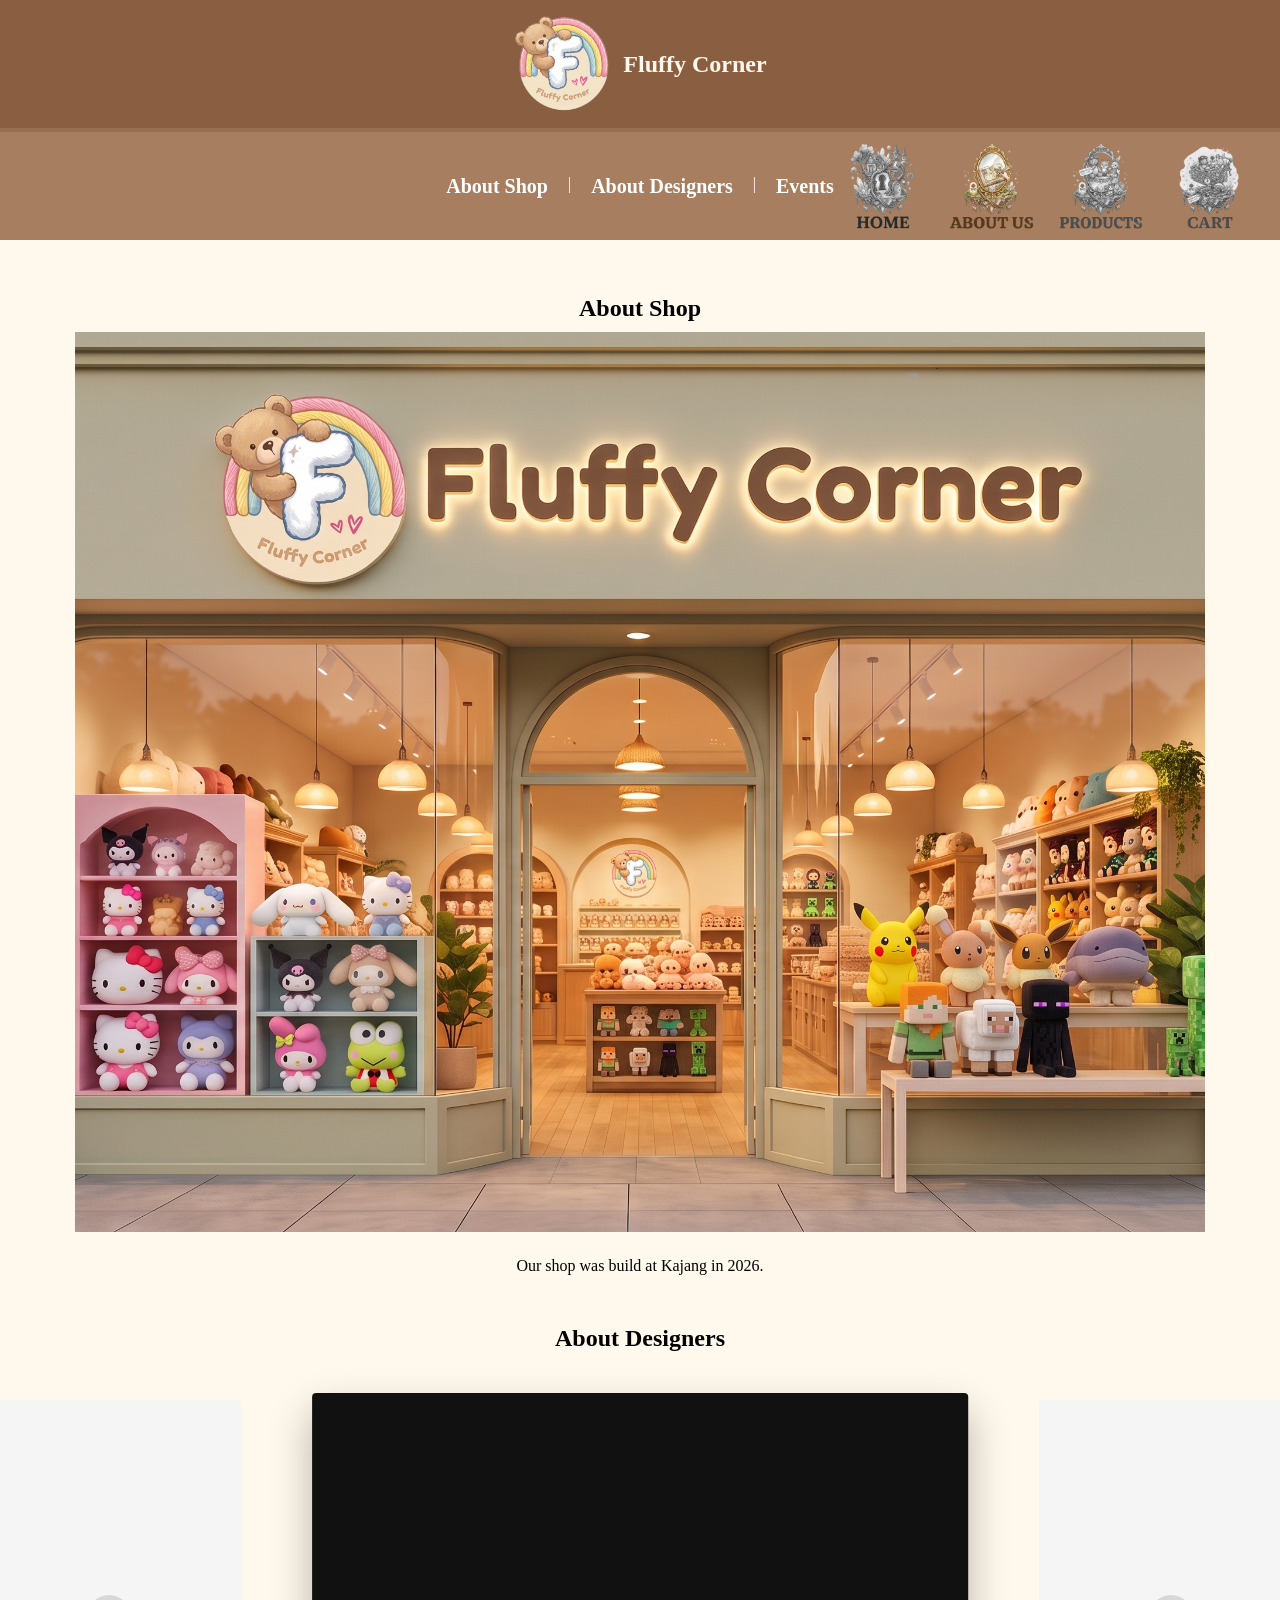
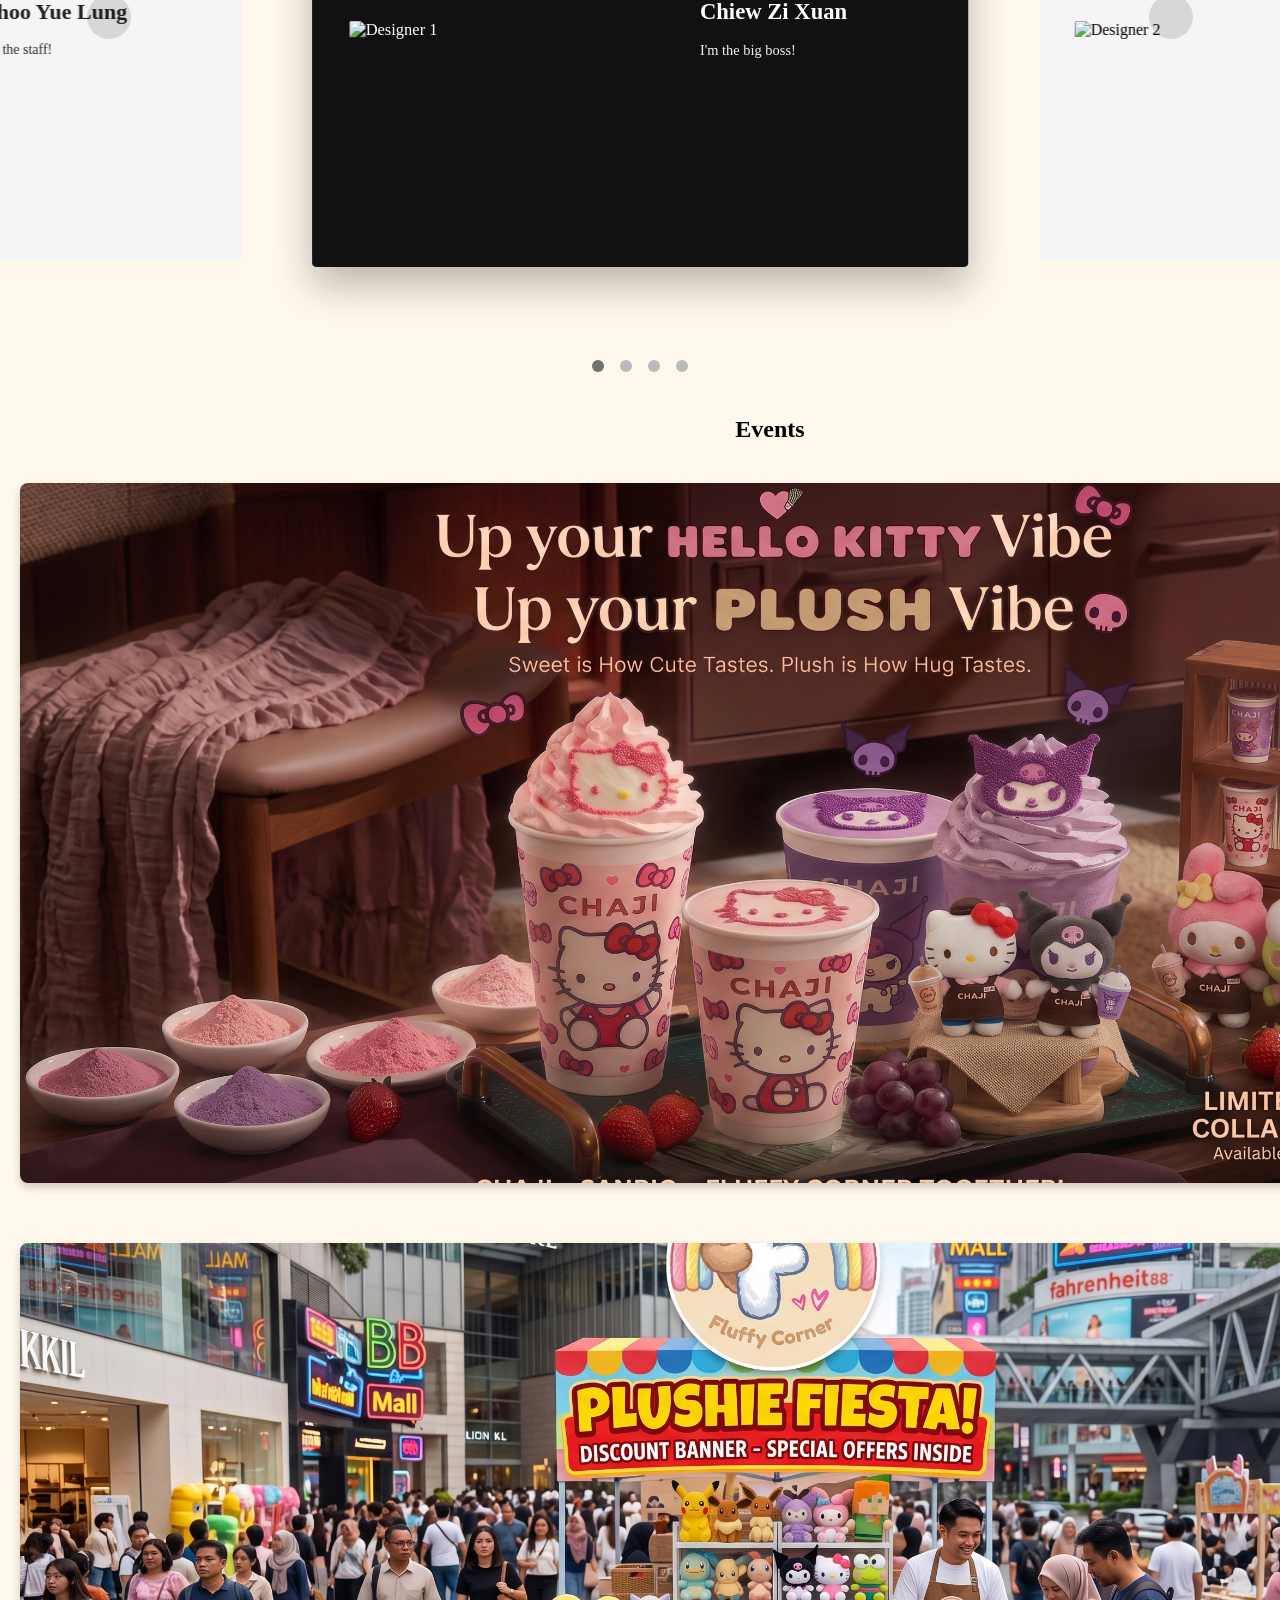
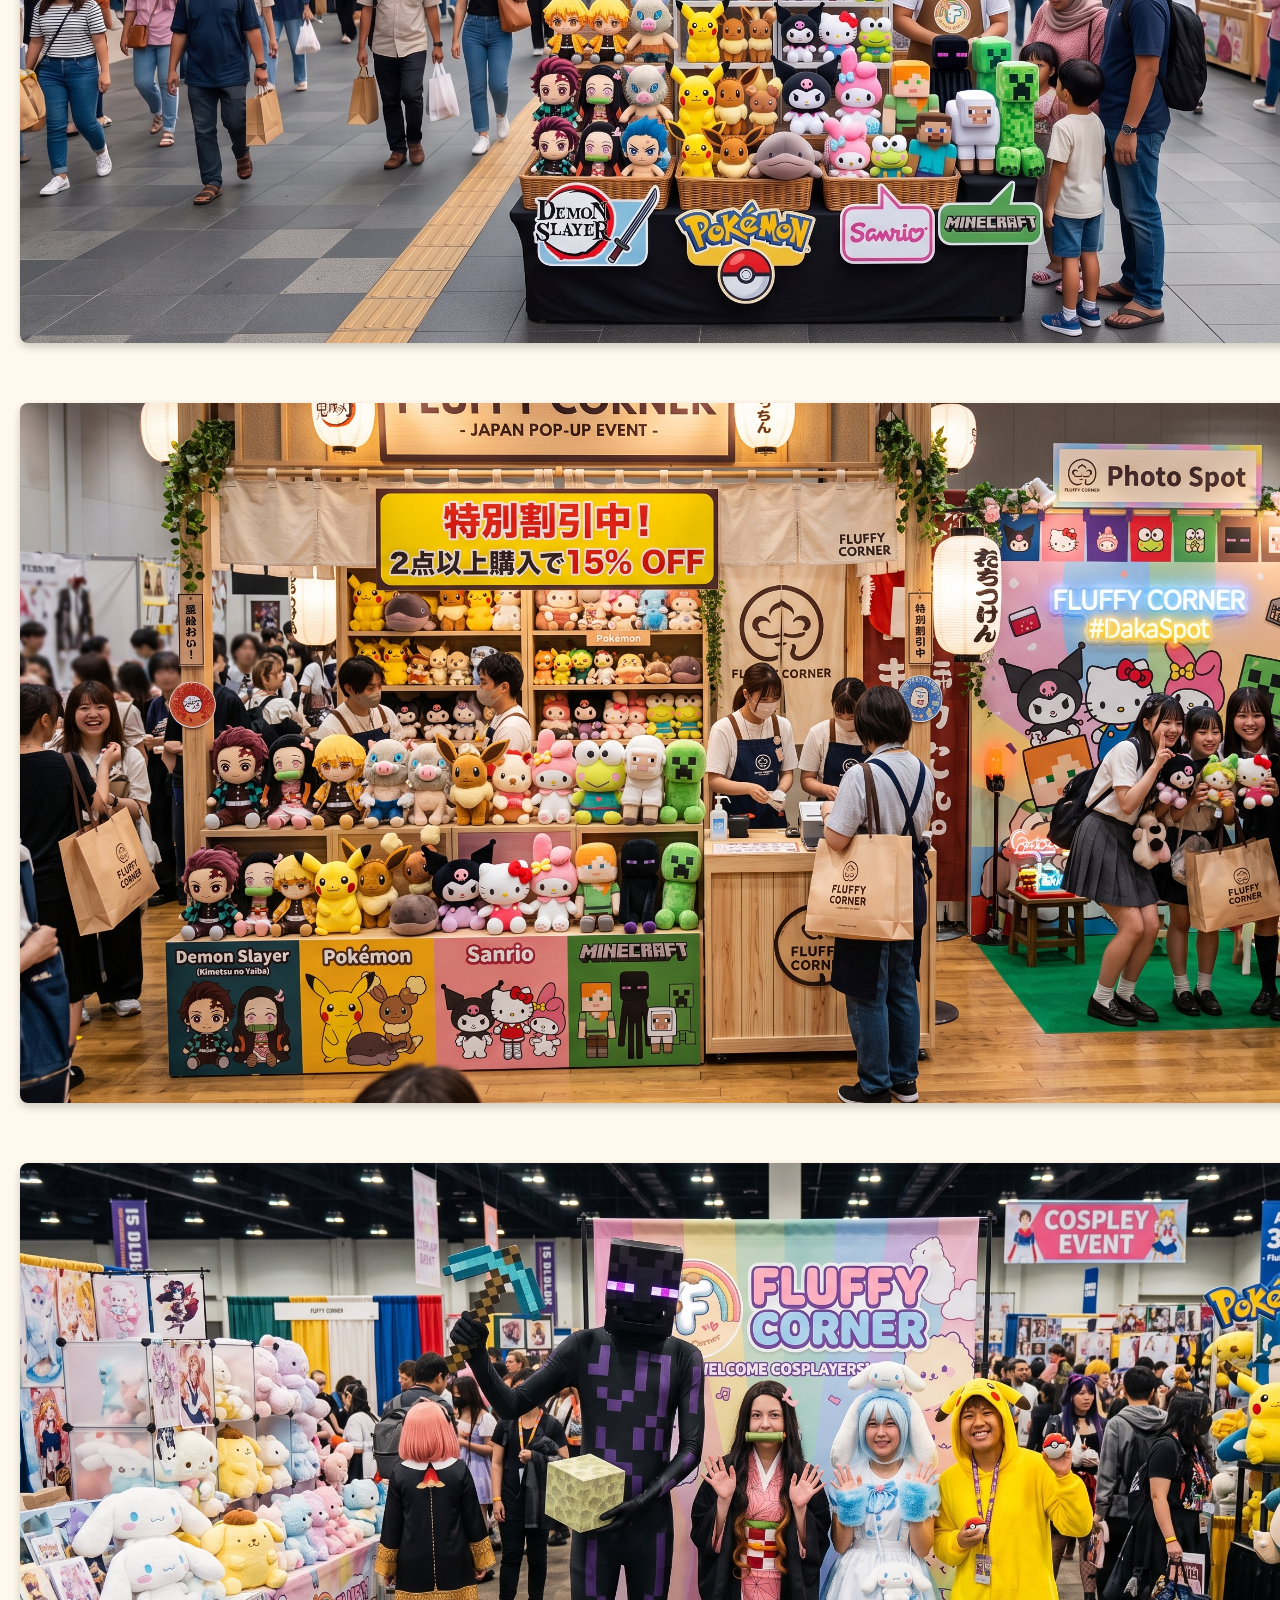
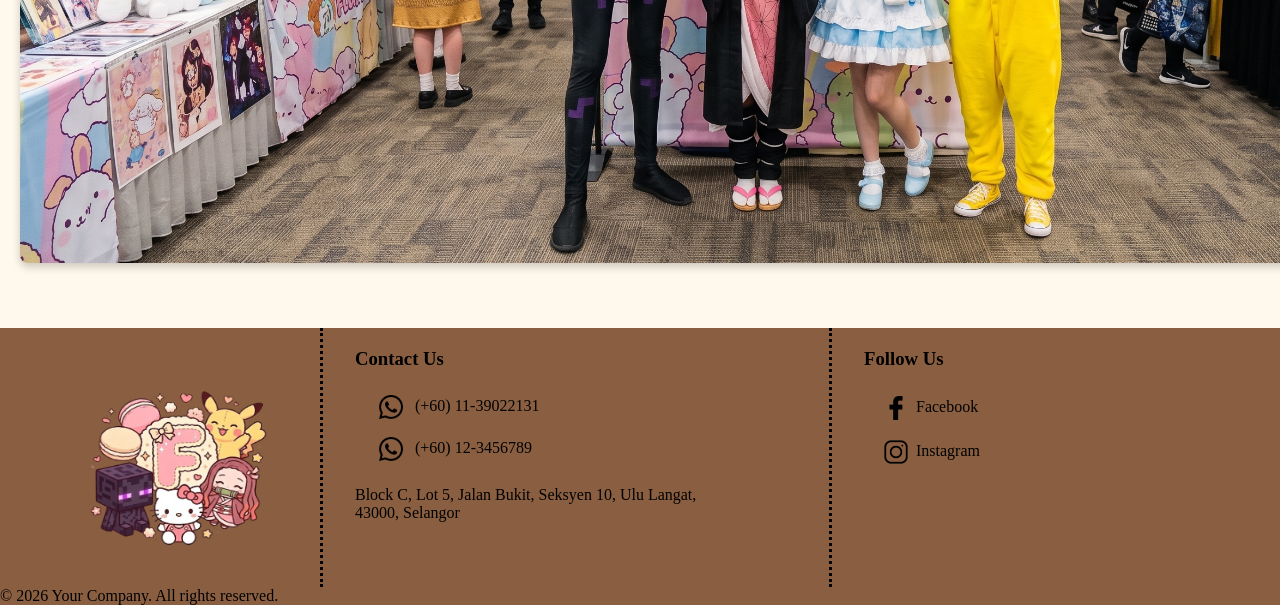
==== commit aa0f20d4: "Add files via upload" ====
--- a/aboutUs.html
+++ b/aboutUs.html
@@ -97,19 +97,19 @@
 	
 	<div class="events">
 	<h2 id="our-events">Events</h2>
-	  <div class="event-card" data-name="Chaji" data-detail="This is event at Chaji">
+	  <div class="event-card" data-name="Chaji" data-detail="Fluffy Corner teamed up with Chaji for a limited-edition collaboration featuring themed drinks, exclusive plush collectibles, and designer-signed items. Enjoy on-site tastings and grab special edition merchandise—available while stocks last.">
 		<img src="img/chaji_landscape.png" alt="Chaji">
 		<div class="event-name">Chaji</div>
 	  </div>
-	  <div class="event-card" data-name="Road Show" data-detail="Road Show at bukit bintang">
+	  <div class="event-card" data-name="Road Show" data-detail="Join Fluffy Corner in Bukit Bintang for a pop-up event featuring designer meet-and-greets, interactive photo zones, mini workshops, and exclusive on-site discounts. Come meet the team, try activities, and shop limited-time offers.">
 		<img src="img/roadshow.png" alt="Bukit Bintang Road Show">
 		<div class="event-name">Bukit Bintang Road Show</div>
 	  </div>
-	  <div class="event-card" data-name="Pop Up Booth" data-detail="Booth event at Japan">
+	  <div class="event-card" data-name="Pop Up Booth" data-detail="Fluffy Corner’s Japan pop-up features Japan-exclusive products, special packaging, and artist signings. Expect commemorative gift sets and limited-run collectibles available only at the event—limited quantities.">
 		<img src="img/jpnBooth.png" alt="Japan Pop Up Booth">
 		<div class="event-name">Japan Pop Up Booth</div>
 	  </div>
-	  <div class="event-card" data-name="Cosplay" data-detail="Our cosplay event">
+	  <div class="event-card" data-name="Cosplay" data-detail="Participate in Fluffy Corner’s Cosplay event featuring a parade, judged contests, and exclusive photo zones. Winners and selected participants will receive limited-edition merch and prizes—register to perform or attend to enjoy the show.">
 		<img src="img/cosplay.png" alt="Cosplay">
 		<div class="event-name">Cosplay</div>
 	  </div>
@@ -131,8 +131,8 @@
 		</div>
 </main>
 
-<footer>
-	 <div class="footer left"><img class="footer-img" src="img/footer.png"></div>
+ <footer>
+    <div class="footer left"><img class="footer-img" src="img/footer.png"></div>
     
     <div class="footer center">
       <h3>Contact Us</h3>
@@ -145,9 +145,11 @@
       <h3>Follow Us</h3>
       <span class="social-item"><a href="https://facebook.com" target="_blank"><img src="img/facebook.png">Facebook</a></span>
       <span class="social-item"><a href="https://instagram.com" target="_blank"><img src="img/insta.png">Instagram</a></span>
-      <p>© 2026 Your Company. All rights reserved.</p>
     </div>
-</footer>
+      <p class="copyright">
+        © 2026 Your Company. All rights reserved.</p>
+      </p>
+  </footer>
 
   <script src="script.js"></script>
   <script src="aboutUs.js"></script>
--- a/style.css
+++ b/style.css
@@ -83,7 +83,7 @@
 }
 
 main {
-  margin: 3vh 0;
+  margin: 5vh 0;
 }
 
 footer {
@@ -184,7 +184,7 @@
     display: flex;
     flex-wrap: wrap;
     justify-content: center;
-    gap: 8px 15px;
+    gap: 12px 12px;
     width: 100%;
   }
 
@@ -197,7 +197,7 @@
     margin: 0;
     display: flex;
     justify-content: center;
-    gap: 8px;
+    gap: 12px;
   }
 
   .nav-icons img {
@@ -206,11 +206,14 @@
   }
 
   footer {
-    grid-template-columns: 1fr;
+    display:grid;
+    grid-template-columns: 1fr 1fr;
+    grid-template-rows: auto auto auto;
     text-align: center;
     width: 100%;
     box-sizing: border-box;
     padding: 20px 5%;
+    gap:10px;
   }
 
   .footer {
@@ -218,26 +221,35 @@
   }
 
   .footer.left {
-    margin-top: 0;
-    padding-left: 0;
+    grid-column: 1;
+    grid-row: 2;
+    padding:15px 0;
   }
 
   .footer.left img {
-    width: clamp(80px, 25vw, 120px);
+    width: clamp(130px, 30vw, 200px);
     height: auto;
   }
 
   .footer.center {
-    border-style: dotted hidden dotted hidden;
-    border-width: 2px;
-    padding: 20px 0;
+    grid-column: 1 / 3;
+    grid-row: 1;
+    padding: 15px 0;
+    border-top: none;
+    border-bottom: 2px dotted;
+    border-left: none;
+    border-right: none;
   }
 
   .footer.right {
-    padding: 20px 0;
-  }
-
-  .footer p {
+    grid-column: 2;
+    grid-row: 2;
+    padding: 40px 0;
+  }
+
+  .copyright {
+    grid-column: 1 / 3;
+    grid-row: 3;
     font-size: 14px;
   }
 
@@ -254,4 +266,4 @@
   .social-item {
     padding: 8px;
   }
-}
+}
--- a/aboutUs.css
+++ b/aboutUs.css
@@ -29,29 +29,21 @@
 	margin: 50px;
 }
 :root {
-	--carousel-max-width: 1400px; 
-	--slide-gap: 60px;
-	-slide-width-percent: 70%;
-}
-/* ---------- Designer carousel: 固定接近样张的尺寸与比例 ---------- */
-:root {
-  --carousel-max-width: 1400px; /* 容器最大宽度（页面中央总宽度） */
-  --slide-gap: 80px;            /* 邻居露出宽度，样张露出较多所以设大 */
-  --slide-width-percent: 54%;   /* 中间 slide 占容器宽度的百分比（调整中间卡宽度） */
-}
-
-/* 容器：居中并允许邻居露出 */
+  --carousel-max-width: 1400px;
+  --slide-gap: 80px;
+  --slide-width-percent: 54%;
+}
+
 .carousel {
   width: 100%;
   max-width: var(--carousel-max-width);
   margin: 0 auto;
   position: relative;
-  overflow: visible; /* 允许左右卡露出 */
+  overflow: visible;
   box-sizing: border-box;
-  padding: 48px 0;   /* 顶部留白与样张相似 */
-}
-
-/* track: 横向排列并使用 gap */
+  padding: 48px 0;
+}
+
 .carousel-track {
   display: flex;
   gap: var(--slide-gap);
@@ -61,24 +53,22 @@
   padding: 0;
 }
 
-/* 每个 slide 比容器窄，产生中间突出、两侧露出效果 */
 .carousel-track .about-designer {
   flex: 0 0 calc(var(--slide-width-percent));
   box-sizing: border-box;
-  display: flex;               /* 内部水平布局：文本 + 图 */
+  display: flex;
   align-items: center;
   justify-content: space-between;
   gap: 24px;
   padding: 28px 36px;
-  height: 460px;              /* 固定高度，和样张接近 */
-  background: #f5f5f5;        /* 邻居卡默认浅色 */
+  height: 460px;
+  background: #f5f5f5;
   border-radius: 4px;
   transition: transform 300ms ease, background 300ms ease, box-shadow 300ms ease;
   overflow: hidden;
   position: relative;
 }
 
-/* 中间激活 slide：深色背景、放大、阴影 */
 .carousel-track .about-designer.active {
   background: #111;
   color: #fff;
@@ -86,10 +76,9 @@
   box-shadow: 0 18px 40px rgba(0,0,0,0.28);
 }
 
-/* slide 内部 - 左边文字区与右边图片区的比例（文本占 44%，图片占 56%）*/
 .carousel-track .about-designer .designer-text {
   flex: 0 0 44%;
-  color: #222; /* 非 active 时用深色文字 */
+  color: #222;
   z-index: 3;
 }
 .carousel-track .about-designer .designer-text h3 {
@@ -104,7 +93,6 @@
   opacity: 0.95;
 }
 
-/* 右侧图片区域：占比约 56%，图片填满区域并保持比例裁切 */
 .carousel-track .about-designer .designer-img {
   flex: 0 0 56%;
   display: flex;
@@ -114,29 +102,26 @@
   margin: 0;
 }
 
-/* 图片适应：填满右侧区域并裁切（object-fit:cover）*/
 .carousel-track .about-designer .designer-img img {
   width: 100%;
   height: 100%;
   object-fit: cover;
   border-radius: 2px;
   display: block;
-  /* active slide 时会显示额外黑边（可选），如果你不要边框可移除下一行 */
   box-shadow: 0 4px 18px rgba(0,0,0,0.12);
 }
 
-/* active（中间）slide 的文字变白，图片加深边框突出 */
 .carousel-track .about-designer.active .designer-text h3,
 .carousel-track .about-designer.active .designer-text p {
   color: #fff;
 }
 .carousel-track .about-designer.active .designer-img img {
   border: none;
-  outline: 8px solid #111; /* 视觉上类似 border，但不影响布局尺寸 */
+  outline: 8px solid #111;
   box-shadow: none;
 }
 
-/* 清除旧 margin 避免累积位移 */
+
 .about-designer { margin: 0; width: 100%; }
 
 .click-zone {
@@ -194,8 +179,8 @@
 .event-card {
 	margin:20px;
 	position: relative;
-	width: 1000px;
-	height: 300px;
+	width: 1500px;
+	height: 700px;
 	overflow: hidden;
 	border-radius: 8px;
 	box-shadow: 0 4px 8px rgba(0,0,0,0.2);
@@ -207,6 +192,7 @@
 	width: 100%;
 	height: 100%;
 	object-fit: cover;
+	object-position: center 85%;
 }
 
 .event-card:hover {
@@ -217,12 +203,13 @@
 	position: absolute;
 	bottom: 0;
 	right: 0;
+	height: 10%;
 	width: 40%;
 	background: rgba(0,0,0,0.6);
 	color: #fff;
 	text-align: center;
 	padding: 8px;
-	font-size: 16px;
+	font-size: 40px;
 	opacity: 0;
 	transition: opacity 0.3s ease;
 }
@@ -246,8 +233,7 @@
   background: #fff;
   border-radius: 8px;
   padding: 20px;
-  max-width: 800px;
-  width: 80%;
+  width: 90%;
   position: relative;
 }
 
@@ -261,7 +247,24 @@
   width: 100%;
   border-radius: 8px;
 }
-
+.modal-text {
+	margin:10px;
+}
+#modal-name {
+  font-size: clamp(18px, 2.2vw, 28px);
+  font-weight: 700;
+  line-height: 1.2;
+  margin: 0 0 12px;
+  color: #111;
+  text-align: center;
+}
+
+#modal-detail {
+  font-size: clamp(14px, 1.3vw, 18px);
+  color: #444;
+  line-height: 1.6;
+  margin: auto 5px;
+}
 .close {
   position: absolute;
   top: 10px; right: 20px;
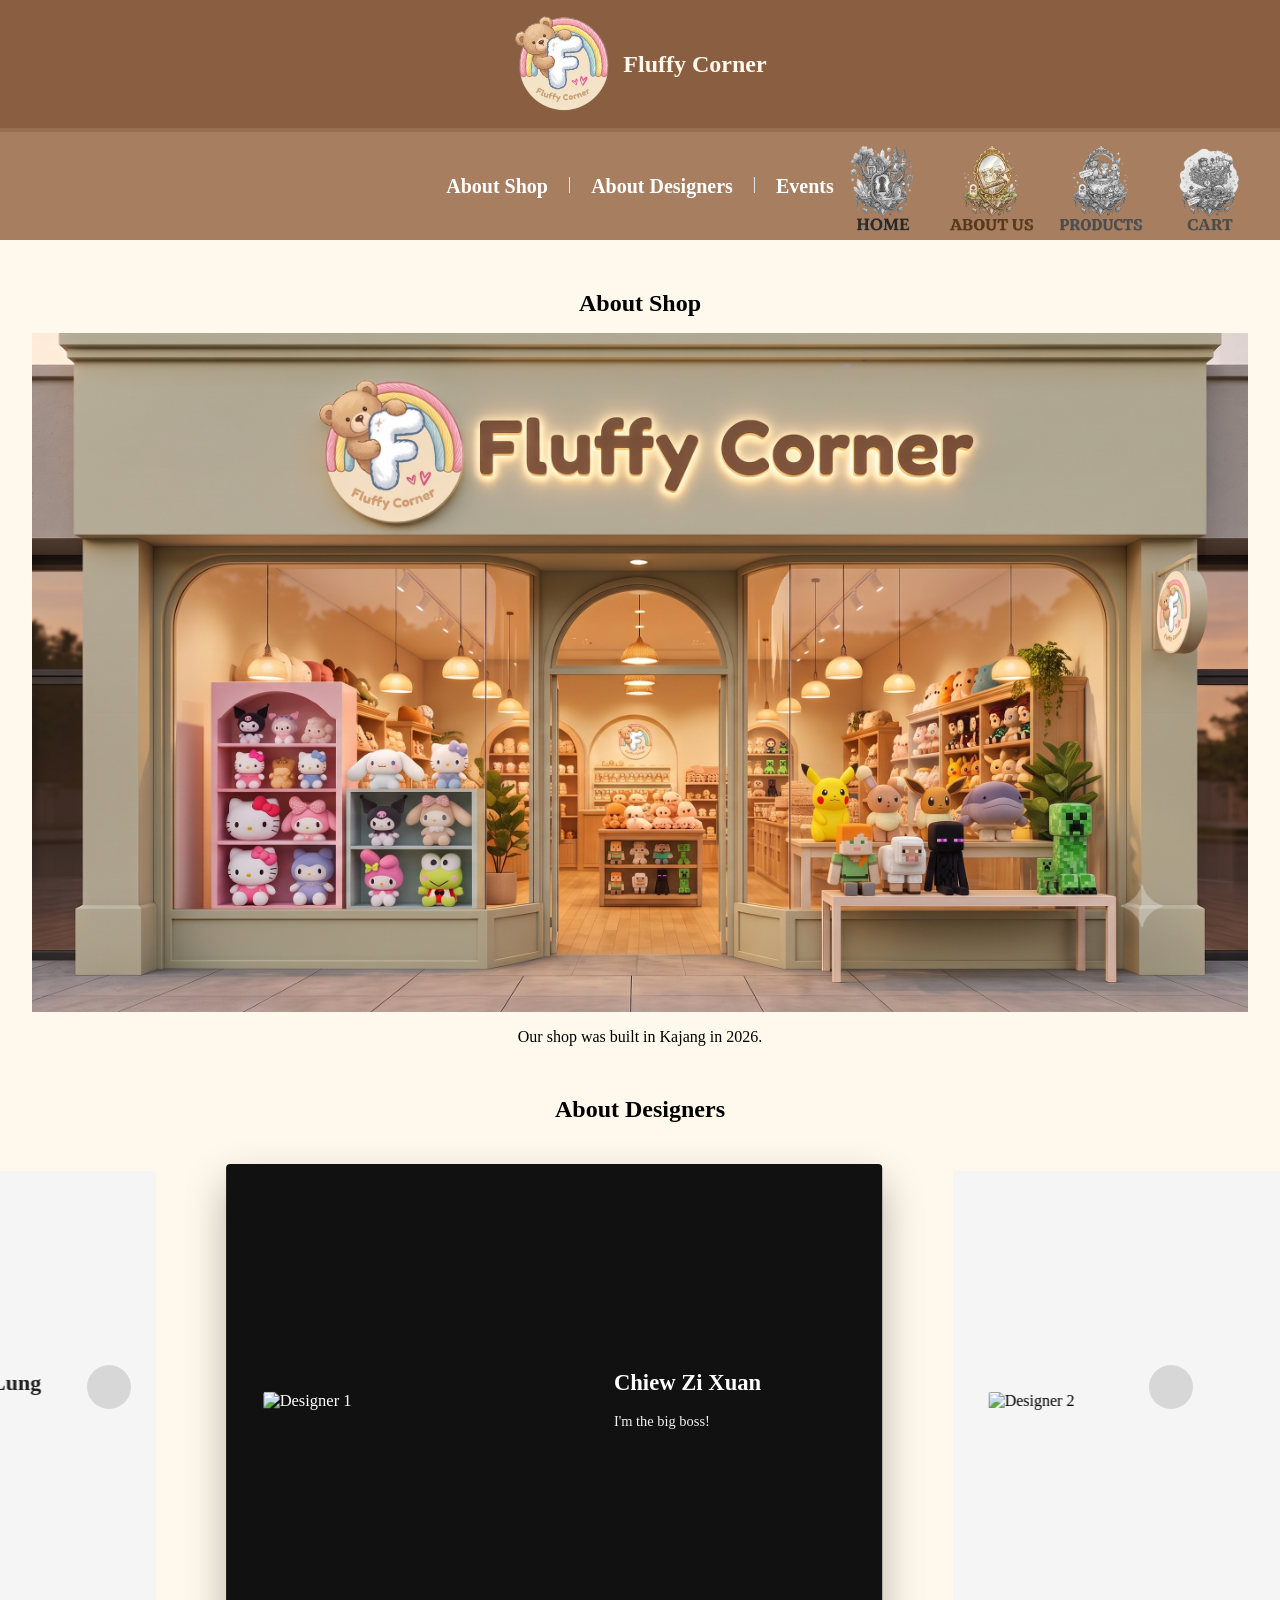
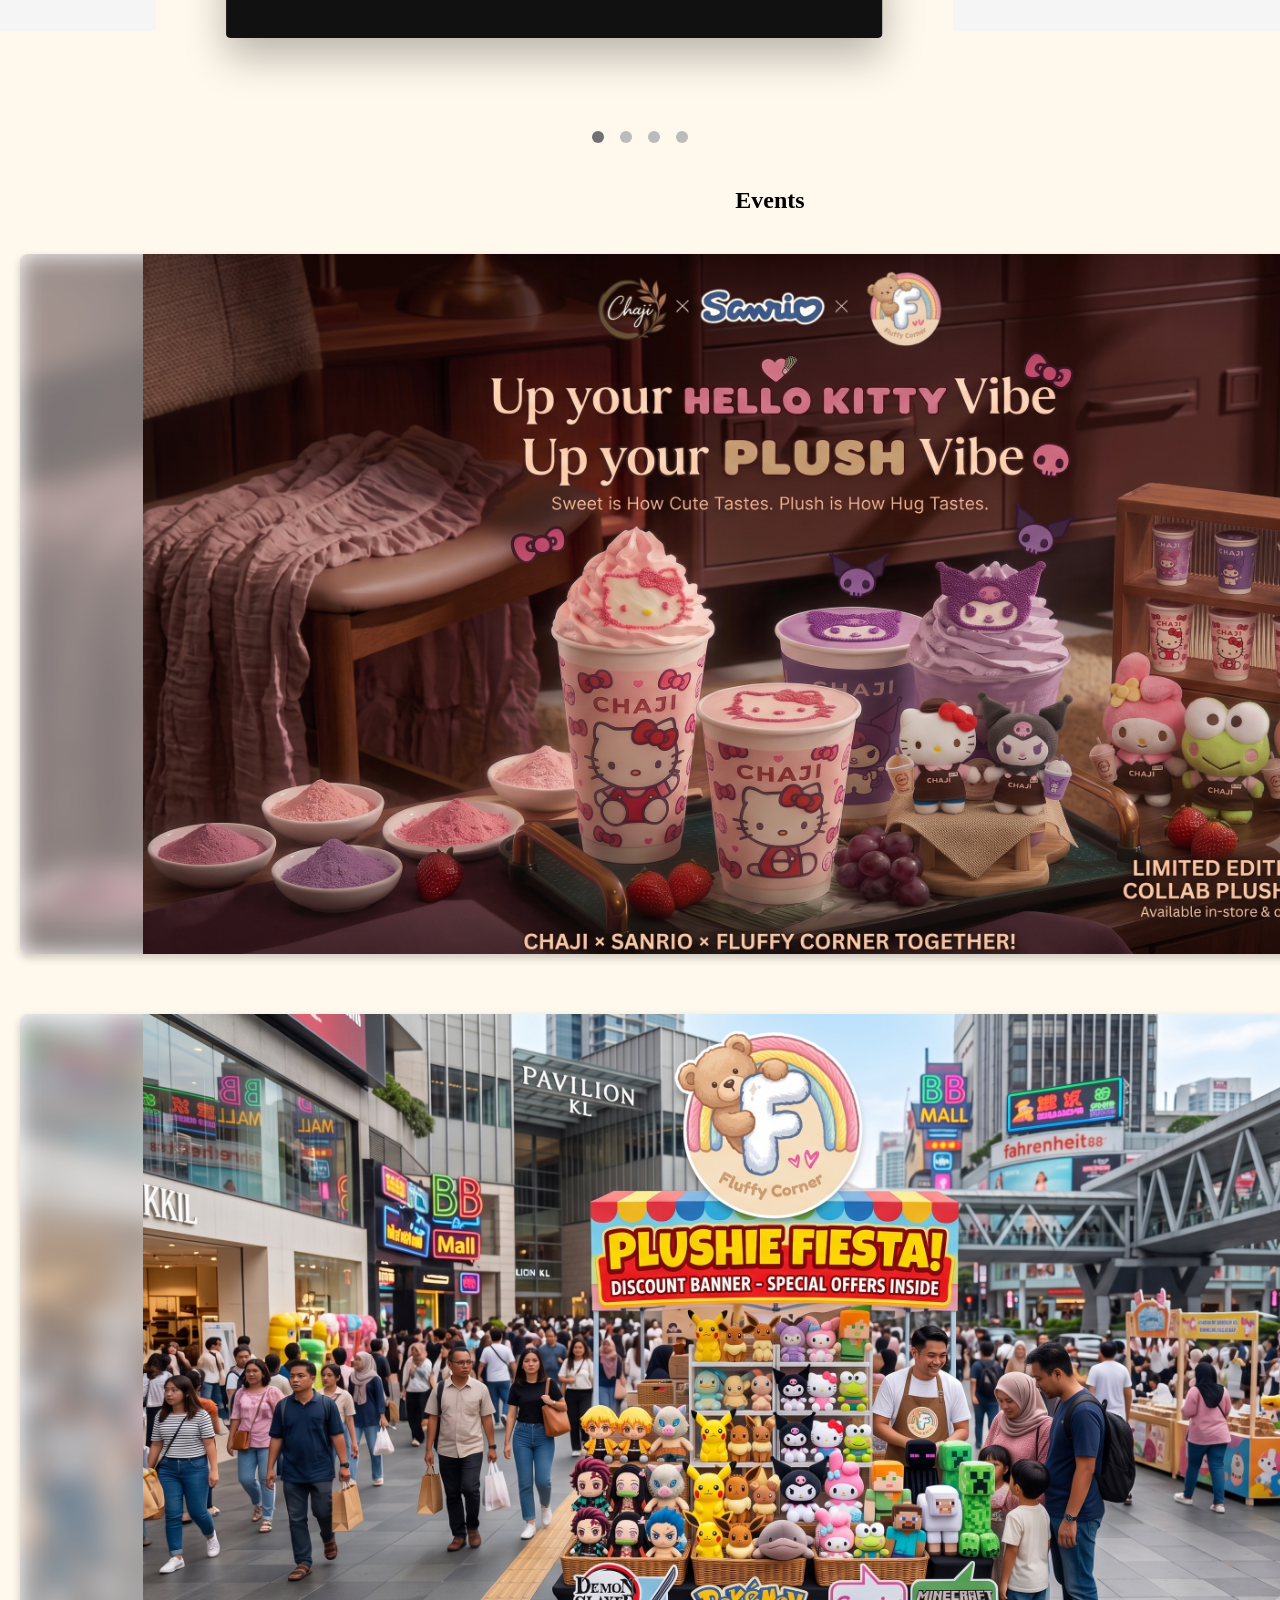
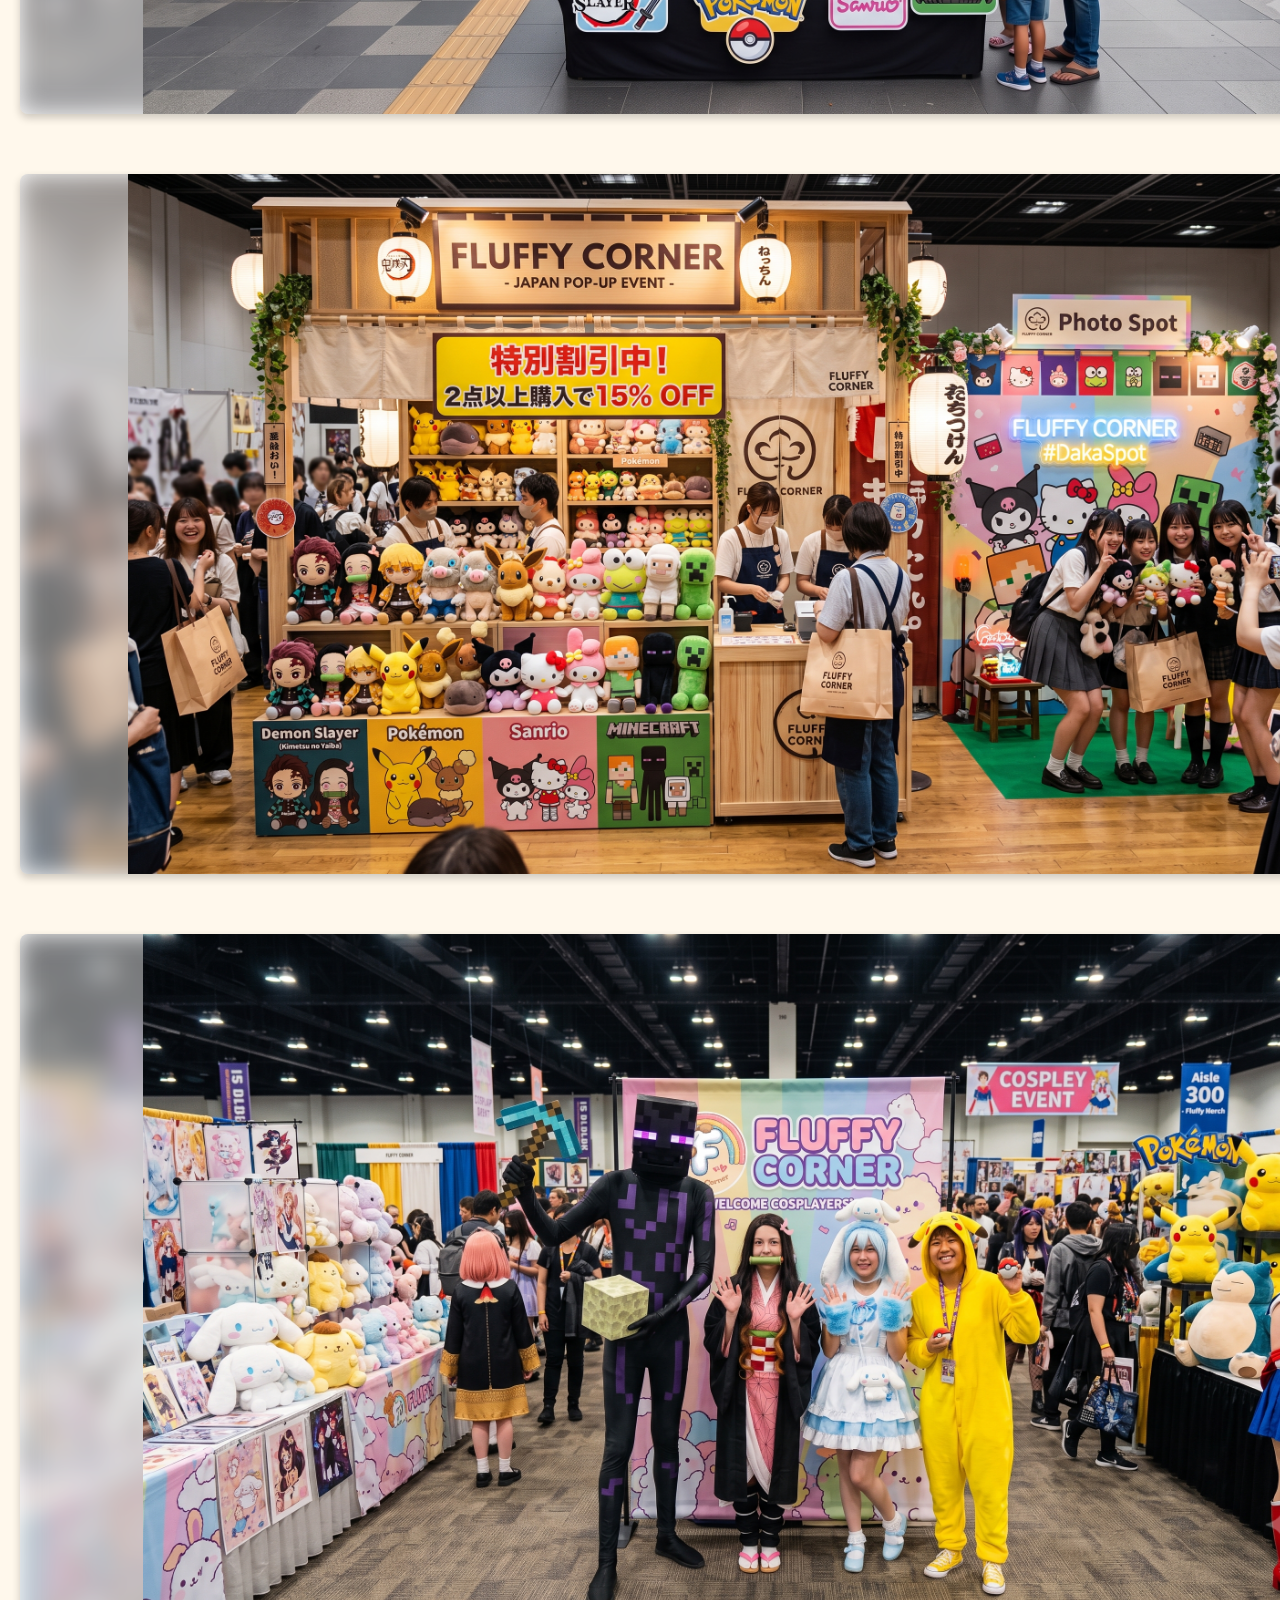
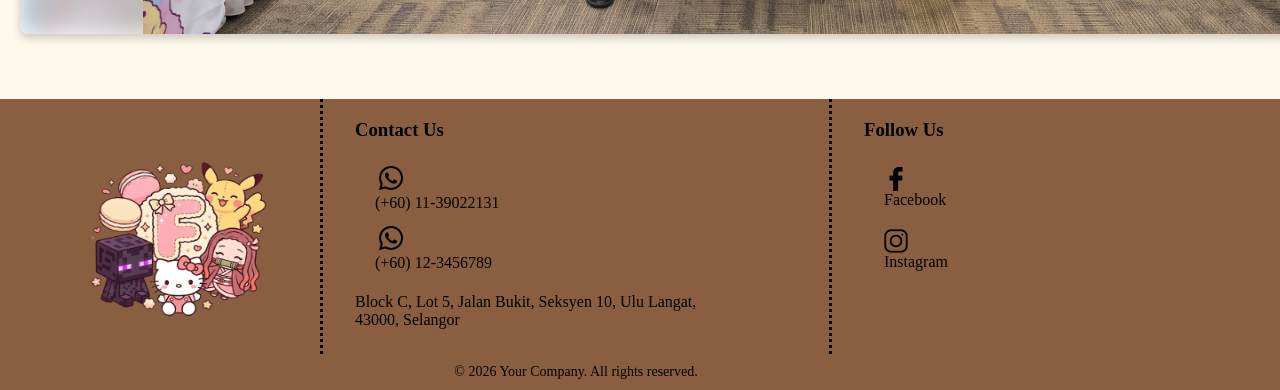
==== commit 801f3822: "Add files via upload" ====
--- a/aboutUs.html
+++ b/aboutUs.html
@@ -1,155 +1,160 @@
 <!DOCTYPE html>
 <html lang="en">
 <head>
-	<meta charset="UTF-8">
-	<meta name="viewport" content="width=device-width, initial-scale=1.0">
-	<meta name="page-id" content="aboutUs">
-	<title>Fluffy Corner | Cute Soft Toys & Plush Toys Online</title>
-	<link rel="icon" type="image/x-icon" href="img/logo.png">
-	<link rel="stylesheet" href="style.css">
-	<link rel="stylesheet" href="aboutUs.css">
+  <meta charset="UTF-8">
+  <meta name="viewport" content="width=device-width, initial-scale=1.0">
+  <meta name="page-id" content="aboutUs">
+  <title>Fluffy Corner | Cute Soft Toys & Plush Toys Online</title>
+  <link rel="icon" type="image/x-icon" href="img/logo.png">
+  <link rel="stylesheet" href="style.css">
+  <link rel="stylesheet" href="aboutUs.css">
 </head>
 <body>
-	<header>
-		<img class="header-img" src="img/logo.png">
-		<h1>Fluffy Corner</h1>
-	</header>
-	<nav>
-		<div class="nav-links">
-			<a onclick="scrollToTarget('about-shop')">About Shop</a> | 
-			<a onclick="scrollToTarget('about-designers')">About Designers</a> | 
-			<a onclick="scrollToTarget('our-events')">Events</a> 
-		</div>
-		<div class="nav-icons">
-		  <a href="index.html" class="nav-img"><img src="img/home.png" alt="Home"></a>
-		  <a href="aboutUs.html" class="nav-img"><img src="img/aboutUs.png" id="active" alt="AboutUS"></a>
-		  <a href="products.html" class="nav-img"><img src="img/products.png" alt="Products"></a>
-		  <a href="cart.html" class="nav-img"><img src="img/cart.png" alt="Cart"></a>
-		</div>
-	</nav>
+  <header>
+    <img class="header-img" src="img/logo.png" alt="Fluffy Corner">
+    <h1>Fluffy Corner</h1>
+  </header>
+  <nav>
+    <div class="nav-links">
+      <a onclick="scrollToTarget('about-shop')">About Shop</a> | 
+      <a onclick="scrollToTarget('about-designers')">About Designers</a> | 
+      <a onclick="scrollToTarget('our-events')">Events</a> 
+    </div>
+    <div class="nav-icons">
+      <a href="index.html" class="nav-img"><img src="img/home.png" alt="Home"></a>
+      <a href="aboutUs.html" class="nav-img"><img src="img/aboutUs.png" id="active" alt="AboutUS"></a>
+      <a href="products.html" class="nav-img"><img src="img/products.png" alt="Products"></a>
+      <a href="cart.html" class="nav-img"><img src="img/cart.png" alt="Cart"></a>
+    </div>
+  </nav>
 
-	<main>
-	<div class="shop">
-	<h2 id="about-shop">About Shop</h2>
-		<div class="shop-img">
-			<img id="shopAutoImg" src="img/store_front.png" alt="Shop">
-		</div>
-		<div class="shop-text">
-			<p>	Our shop was build at Kajang in 2026. </p> 
-		</div>
-	</div>
-	
-	<div class="designer-slider" id="about-designers">
-	<h2>About Designers</h2>
-	<div class="click-zone left" id="prevBtn"></div>
-		<div class="carousel">
-			<div class="carousel-track">
-			<div class="about-designer">
-				<div class="designer-img">
-					<img src="img/designer1.png" alt="Designer 1">
-				</div>
-				<div class="designer-text">
-					<h3>Chiew Zi Xuan</h3>
-					<p>I'm the big boss!</p>
-				</div>
-			</div>
+  <main>
+  <div class="shop">
+  <h2 id="about-shop">About Shop</h2>
+    <div class="shop-img">
+      <img id="shopAutoImg" src="img/store_front.png" alt="Shop">
+    </div>
+    <div class="shop-text">
+      <p>Our shop was built in Kajang in 2026.</p> 
+    </div>
+  </div>
+  
+  <div class="designer-slider" id="about-designers">
+  <h2>About Designers</h2>
+  <div class="click-zone left" id="prevBtn"></div>
+    <div class="carousel">
+      <div class="carousel-track">
+      <div class="about-designer">
+        <div class="designer-img">
+          <img src="img/designer1.png" alt="Designer 1">
+        </div>
+        <div class="designer-text">
+          <h3>Chiew Zi Xuan</h3>
+          <p>I'm the big boss!</p>
+        </div>
+      </div>
 
-			<div class="about-designer">
-				<div class="designer-img">
-					<img src="img/designer2.png" alt="Designer 2">
-				</div>
-				<div class="designer-text">
-					<h3>Tan Kah How</h3>
-					<p>I'm the shareholder!</p>
-				</div>
-			</div>
+      <div class="about-designer">
+        <div class="designer-img">
+          <img src="img/designer2.png" alt="Designer 2">
+        </div>
+        <div class="designer-text">
+          <h3>Tan Kah How</h3>
+          <p>I'm the shareholder!</p>
+        </div>
+      </div>
 
-			<div class="about-designer">
-				<div class="designer-img">
-					<img src="img/designer3.png" alt="Designer 3">
-				</div>
-				<div class="designer-text">
-					<h3>Wang Ka Hui</h3>
-					<p>I'm the CEO!</p>
-				</div>
-			</div>
+      <div class="about-designer">
+        <div class="designer-img">
+          <img src="img/designer3.png" alt="Designer 3">
+        </div>
+        <div class="designer-text">
+          <h3>Wang Ka Hui</h3>
+          <p>I'm the CEO!</p>
+        </div>
+      </div>
 
-			<div class="about-designer">
-				<div class="designer-img">
-					<img src="img/designer4.png" alt="Designer 4">
-				</div>
-				<div class="designer-text">
-					<h3>Choo Yue Lung</h3>
-					<p>I'm the staff!</p>
-				</div>
-			</div>
-			</div>
-		</div>
-	<div class="click-zone right" id="nextBtn"></div>	
-	</div>
+      <div class="about-designer">
+        <div class="designer-img">
+          <img src="img/designer4.png" alt="Designer 4">
+        </div>
+        <div class="designer-text">
+          <h3>Choo Yue Lung</h3>
+          <p>I'm the staff!</p>
+        </div>
+      </div>
+      </div>
+    </div>
+  <div class="click-zone right" id="nextBtn"></div>  
+  </div>
 
-	<div style="text-align:center" class="dots-container">
-	  <span class="dot" data-index="0"></span>
-	  <span class="dot" data-index="1"></span>
-	  <span class="dot" data-index="2"></span>
-	  <span class="dot" data-index="3"></span>
-	</div>
-	
-	<div class="events">
-	<h2 id="our-events">Events</h2>
-	  <div class="event-card" data-name="Chaji" data-detail="Fluffy Corner teamed up with Chaji for a limited-edition collaboration featuring themed drinks, exclusive plush collectibles, and designer-signed items. Enjoy on-site tastings and grab special edition merchandise—available while stocks last.">
-		<img src="img/chaji_landscape.png" alt="Chaji">
-		<div class="event-name">Chaji</div>
-	  </div>
-	  <div class="event-card" data-name="Road Show" data-detail="Join Fluffy Corner in Bukit Bintang for a pop-up event featuring designer meet-and-greets, interactive photo zones, mini workshops, and exclusive on-site discounts. Come meet the team, try activities, and shop limited-time offers.">
-		<img src="img/roadshow.png" alt="Bukit Bintang Road Show">
-		<div class="event-name">Bukit Bintang Road Show</div>
-	  </div>
-	  <div class="event-card" data-name="Pop Up Booth" data-detail="Fluffy Corner’s Japan pop-up features Japan-exclusive products, special packaging, and artist signings. Expect commemorative gift sets and limited-run collectibles available only at the event—limited quantities.">
-		<img src="img/jpnBooth.png" alt="Japan Pop Up Booth">
-		<div class="event-name">Japan Pop Up Booth</div>
-	  </div>
-	  <div class="event-card" data-name="Cosplay" data-detail="Participate in Fluffy Corner’s Cosplay event featuring a parade, judged contests, and exclusive photo zones. Winners and selected participants will receive limited-edition merch and prizes—register to perform or attend to enjoy the show.">
-		<img src="img/cosplay.png" alt="Cosplay">
-		<div class="event-name">Cosplay</div>
-	  </div>
-	</div>
-	
-	<div id="event-modal" class="event-modal">
-		 <div class="modal-content">
-			<span class="close">&times;</span>
-			<div class="modal-grid">
-				<div class="modal-img">
-					<img id="modal-image" src="" alt="">
-				</div>
-				<div class="modal-text">
-					<h3 id="modal-name"></h3>
-					<p id="modal-detail"></p>
-				</div>
-				</div>
-			</div>
-		</div>
-</main>
+  <div style="text-align:center" class="dots-container">
+    <span class="dot" data-index="0"></span>
+    <span class="dot" data-index="1"></span>
+    <span class="dot" data-index="2"></span>
+    <span class="dot" data-index="3"></span>
+  </div>
+  
+  <div class="events">
+  <h2 id="our-events">Events</h2>
 
- <footer>
-    <div class="footer left"><img class="footer-img" src="img/footer.png"></div>
-    
-    <div class="footer center">
-      <h3>Contact Us</h3>
-      <span class="contact-item"><a href="tel:+601139022131"><img src="img/whatsapp.png">(+60) 11-39022131</a></span>
-      <span class="contact-item"><a href="tel:+60123456789"><img src="img/whatsapp.png">(+60) 12-3456789</a></span>
-      <p>Block C, Lot 5, Jalan Bukit, Seksyen 10, Ulu Langat,<br> 43000, Selangor</p>
+    <!-- Each event-card now sets --event-img-url inline for the blurred background -->
+    <div class="event-card" style="--event-img-url: url('img/chaji_landscape.png')" data-name="Chaji" data-detail="Fluffy Corner teamed up with Chaji for a limited-edition collaboration featuring themed drinks, exclusive plush collectibles, and designer-signed items. Enjoy on-site tastings and grab special edition merchandise—available while stocks last.">
+      <img src="img/chaji_landscape.png" alt="Chaji">
+      <div class="event-name">Chaji</div>
     </div>
-    
-    <div class="footer right">
-      <h3>Follow Us</h3>
-      <span class="social-item"><a href="https://facebook.com" target="_blank"><img src="img/facebook.png">Facebook</a></span>
-      <span class="social-item"><a href="https://instagram.com" target="_blank"><img src="img/insta.png">Instagram</a></span>
+
+    <div class="event-card" style="--event-img-url: url('img/roadshow.png')" data-name="Road Show" data-detail="Join Fluffy Corner in Bukit Bintang for a pop-up event featuring designer meet-and-greets, interactive photo zones, mini workshops, and exclusive on-site discounts. Come meet the team, try activities, and shop limited-time offers.">
+      <img src="img/roadshow.png" alt="Bukit Bintang Road Show">
+      <div class="event-name">Bukit Bintang Road Show</div>
     </div>
-      <p class="copyright">
-        © 2026 Your Company. All rights reserved.</p>
-      </p>
-  </footer>
+
+    <div class="event-card" style="--event-img-url: url('img/jpnBooth.png')" data-name="Pop Up Booth" data-detail="Fluffy Corner’s Japan pop-up features Japan-exclusive products, special packaging, and artist signings. Expect commemorative gift sets and limited-run collectibles available only at the event—limited quantities.">
+      <img src="img/jpnBooth.png" alt="Japan Pop Up Booth">
+      <div class="event-name">Japan Pop Up Booth</div>
+    </div>
+
+    <div class="event-card" style="--event-img-url: url('img/cosplay.png')" data-name="Cosplay" data-detail="Participate in Fluffy Corner’s Cosplay event featuring a parade, judged contests, and exclusive photo zones. Winners and selected participants will receive limited-edition merch and prizes—register to perform or attend to enjoy the show.">
+      <img src="img/cosplay.png" alt="Cosplay">
+      <div class="event-name">Cosplay</div>
+    </div>
+
+  </div>
+  
+  <div id="event-modal" class="event-modal" role="dialog" aria-modal="true" aria-labelledby="modal-name" aria-describedby="modal-detail">
+     <div class="modal-content">
+      <button class="close" aria-label="Close">&times;</button>
+      <div class="modal-grid">
+        <div class="modal-img">
+          <img id="modal-image" src="" alt="">
+        </div>
+        <div class="modal-text">
+          <h3 id="modal-name"></h3>
+          <p id="modal-detail"></p>
+        </div>
+      </div>
+      </div>
+    </div>
+  </main>
+
+   <footer>
+      <div class="footer left"><img class="footer-img" src="img/footer.png" alt=""></div>
+      
+      <div class="footer center">
+        <h3>Contact Us</h3>
+        <span class="contact-item"><a href="tel:+601139022131"><img src="img/whatsapp.png" alt="">(+60) 11-39022131</a></span>
+        <span class="contact-item"><a href="tel:+60123456789"><img src="img/whatsapp.png" alt="">(+60) 12-3456789</a></span>
+        <p>Block C, Lot 5, Jalan Bukit, Seksyen 10, Ulu Langat,<br> 43000, Selangor</p>
+      </div>
+      
+      <div class="footer right">
+        <h3>Follow Us</h3>
+        <span class="social-item"><a href="https://facebook.com" target="_blank" rel="noopener"><img src="img/facebook.png" alt="">Facebook</a></span>
+        <span class="social-item"><a href="https://instagram.com" target="_blank" rel="noopener"><img src="img/insta.png" alt="">Instagram</a></span>
+      </div>
+        <p class="copyright">
+          © 2026 Your Company. All rights reserved.</p>
+      </footer>
 
   <script src="script.js"></script>
   <script src="aboutUs.js"></script>
--- a/style.css
+++ b/style.css
@@ -108,6 +108,13 @@
   margin-top: 1rem;
 }
 
+.copyright {
+  text-align: center;
+  padding: 10px 0;
+  font-size: 14px;
+  grid-column: 2 / 3;
+}
+
 .footer.left {
   padding-left: 5rem;
 }
--- a/aboutUs.css
+++ b/aboutUs.css
@@ -1,32 +1,33 @@
 /*text*/
 h2,.shop-text p {
-	text-align: center;
+  text-align: center;
 }
 
 /*about shop*/
 .shop,.designer-slider,.events {
-	margin:50px;
+  margin:50px;
 }
 .shop-img {
-	background-color:pink;
-	height:900px;
-	margin:10px 25px 25px 25px;
+  background-color:pink;
+  height:900px;
+  margin:10px 25px 25px 25px;
+  overflow: hidden;
 }
 .shop-img img{
-	height:100%;
-	width: 100%;
-	object-fit: cover;
-	transition: opacity 400ms ease; 
-	opacity: 1;
+  height:100%;
+  width: 100%;
+  object-fit: cover;
+  transition: opacity 400ms ease; 
+  opacity: 1;
 }
 .shop-img img.fade-out {
-	opacity: 0;
+  opacity: 0;
 }
 
 /*about designer*/
 .designer-slider {
-	position: relative;
-	margin: 50px;
+  position: relative;
+  margin: 50px;
 }
 :root {
   --carousel-max-width: 1400px;
@@ -151,8 +152,8 @@
 
 /*dot*/
 .dots-container {
-	text-align: center;
-	margin-top: 12px;
+  text-align: center;
+  margin-top: 12px;
 }
 .dots-container .dot {
   display: inline-block;
@@ -168,56 +169,82 @@
 }
 /*event*/
 .events {
-	display: grid;
-	grid-template-columns: 1fr;
-	grid-template-rows: auto auto auto;
-	gap: 20px;
-	justify-items: center;
-	margin: 40px 0;
+  display: grid;
+  grid-template-columns: 1fr;
+  grid-template-rows: auto auto auto;
+  gap: 20px;
+  justify-items: center;
+  margin: 40px 0;
 }
 
 .event-card {
-	margin:20px;
-	position: relative;
-	width: 1500px;
-	height: 700px;
-	overflow: hidden;
-	border-radius: 8px;
-	box-shadow: 0 4px 8px rgba(0,0,0,0.2);
-	cursor: pointer;
-	transition: transform 0.3s ease;
-}
-
+  margin:20px;
+  position: relative;
+  width: 1500px;
+  height: 700px;
+  overflow: hidden;
+  border-radius: 8px;
+  box-shadow: 0 4px 8px rgba(0,0,0,0.2);
+  cursor: pointer;
+  transition: transform 0.3s ease;
+  display: flex;
+  align-items: center;
+  justify-content: center;
+  background: #fff;
+  /* Optional: set image URL in HTML via inline style --
+     <div class="event-card" style="--event-img-url: url('img/chaji_landscape.png')"> */
+}
+.event-card::before {
+  /* Use a blurred cover background (optional). Add --event-img-url on the element to enable.*/
+  content: "";
+  position: absolute;
+  inset: 0;
+  background-image: var(--event-img-url);
+  background-size: cover;
+  background-position: center;
+  filter: blur(12px) saturate(0.9) brightness(0.85);
+  z-index: 0;
+  opacity: 0.55;
+  pointer-events: none;
+}
+
+/* Foreground image scaled to contain (shows whole cup); object-position tuned to focus lower area */
 .event-card img {
-	width: 100%;
-	height: 100%;
-	object-fit: cover;
-	object-position: center 85%;
+  width: 100%;
+  height: 100%;
+  object-fit: contain;        /* show whole image */
+  object-position: center 75%;/* tune vertical focus so cup area is visible; adjust 65%~80% as needed */
+  z-index: 1;
+  display: block;
+  max-width: none;
+  max-height: none;
 }
 
 .event-card:hover {
-	transform: scale(1.05);
+  transform: scale(1.05);
 }
 
 .event-name {
-	position: absolute;
-	bottom: 0;
-	right: 0;
-	height: 10%;
-	width: 40%;
-	background: rgba(0,0,0,0.6);
-	color: #fff;
-	text-align: center;
-	padding: 8px;
-	font-size: 40px;
-	opacity: 0;
-	transition: opacity 0.3s ease;
+  position: absolute;
+  bottom: 0;
+  right: 0;
+  height: 10%;
+  width: 40%;
+  background: rgba(0,0,0,0.6);
+  color: #fff;
+  text-align: center;
+  padding: 8px;
+  font-size: 40px;
+  opacity: 0;
+  transition: opacity 0.3s ease;
+  z-index: 3;
 }
 
 .event-card:hover .event-name {
-	opacity: 1;
-}
-
+  opacity: 1;
+}
+
+/* Modal */
 .event-modal {
   display: none;
   position: fixed;
@@ -227,6 +254,7 @@
   justify-content: center;
   align-items: center;
   z-index: 1000;
+  padding: 20px;
 }
 
 .modal-content {
@@ -235,6 +263,10 @@
   padding: 20px;
   width: 90%;
   position: relative;
+  max-width: 1100px;
+  max-height: calc(100vh - 48px);
+  overflow: auto;
+  box-sizing: border-box;
 }
 
 .modal-grid {
@@ -248,7 +280,7 @@
   border-radius: 8px;
 }
 .modal-text {
-	margin:10px;
+  margin:10px;
 }
 #modal-name {
   font-size: clamp(18px, 2.2vw, 28px);
@@ -270,4 +302,219 @@
   top: 10px; right: 20px;
   font-size: 28px;
   cursor: pointer;
-}+}
+
+/* ================= Fixes for mobile swipe, shop image, and modal centering ================= */
+
+/* 1) Mobile: prevent carousel from being horizontally swipeable; limit width */
+@media (max-width: 920px) {
+  /* In small screens restrict carousel overflow and prevent horizontal touch gestures */
+  .carousel {
+    overflow: hidden;            /* Prevent horizontal visible overflow/scroll */
+    touch-action: pan-y;         /* Prefer vertical panning; block horizontal */
+    -ms-touch-action: pan-y;
+    overscroll-behavior-x: none; /* Prevent horizontal inertia scroll */
+  }
+
+  .carousel-track {
+    pointer-events: auto;
+    user-select: none;
+    -webkit-user-drag: none;
+  }
+}
+
+/* 2) about shop image: show full image and reduce margins/padding so image is fully visible */
+.shop, .shop-img {
+  margin: 16px;       /* reduce outer spacing */
+  padding: 0;
+}
+
+/* Let shop-img adapt and show full image without cropping */
+.shop-img {
+  height: auto;
+  max-width: 100%;
+  display: flex;
+  align-items: center;
+  justify-content: center;
+  background: #fff;
+  overflow: hidden;
+}
+
+.shop-img img {
+  width: 100%;
+  height: auto;
+  object-fit: contain;
+  object-position: center;
+  display: block;
+}
+
+@media (max-width: 920px) {
+  .shop-img { max-height: 420px; }
+}
+
+/* 3) Modal centering & viewport-safe */
+.event-modal {
+  display: none; /* JS will set to 'flex' */
+  position: fixed;
+  inset: 0;
+  display: flex;
+  align-items: center;
+  justify-content: center;
+  background: rgba(0,0,0,0.75);
+  z-index: 2000;
+  padding: 20px;
+}
+
+.modal-content {
+  max-height: 90vh;
+  overflow: auto;
+  box-sizing: border-box;
+}
+
+/* Utility: lock body scroll when modal open */
+body.modal-open {
+  overflow: hidden !important;
+}
+
+/* ----------------- Responsive / Mobile Templates ----------------- */
+/* Large tablet / small desktop adjustments */
+@media (max-width: 1200px) {
+  :root {
+    --carousel-max-width: 1100px;
+    --slide-gap: 48px;
+    --slide-width-percent: 60%;
+  }
+  .carousel-track .about-designer {
+    height: 420px;
+    padding: 22px 28px;
+  }
+  .carousel-track .about-designer .designer-img { flex: 0 0 52%; }
+  .event-card {
+    width: 100%;
+    max-width: 1000px;
+    height: 620px;
+  }
+  .shop-img { height: 600px; }
+  .modal-content { width: 92%; }
+}
+
+/* Tablet / small screens: stack things more vertically */
+@media (max-width: 920px) {
+  :root {
+    --slide-width-percent: 92%;
+    --slide-gap: 28px;
+  }
+
+  .carousel {
+    padding: 24px 0;
+  }
+  .carousel-track {
+    gap: var(--slide-gap);
+    padding: 0 12px;
+  }
+  .carousel-track .about-designer {
+    flex-direction: column;
+    height: auto;
+    padding: 18px;
+    align-items: center;
+    text-align: center;
+  }
+  .carousel-track .about-designer .designer-text { flex: 0 0 auto; width: 100%; }
+  .carousel-track .about-designer .designer-img { flex: 0 0 auto; width: 100%; height: 320px; }
+  .carousel-track .about-designer .designer-img img { width: 100%; height: 100%; object-fit: cover; }
+
+  .click-zone { width: 10%; }
+  .dots-container { margin-top: 16px; }
+
+  /* Events: single column, full-width cards */
+  .events {
+    grid-template-columns: 1fr;
+    gap: 16px;
+    margin: 24px 0;
+  }
+  .event-card {
+    width: 92%;
+    height: auto;
+    padding: 14px;
+    border-radius: 8px;
+  }
+  .event-card::before { opacity: 0.45; filter: blur(8px) brightness(0.85); }
+
+  /* For smaller screens show image as taller but remain contain */
+  .event-card img {
+    width: 100%;
+    height: 360px;
+    object-fit: contain;
+    object-position: center 78%;
+  }
+
+  .shop-img { height: 420px; }
+
+  .modal-grid { grid-template-columns: 1fr; }
+  .modal-content { padding: 14px; }
+  #modal-name { text-align: left; }
+  #modal-detail { margin: 6px 0; text-align: left; }
+}
+
+/* Mobile: phone layout */
+@media (max-width: 600px) {
+  :root {
+    --slide-width-percent: 95%;
+    --slide-gap: 18px;
+  }
+
+  body { font-size: 15px; }
+
+  h2 { font-size: 20px; margin: 18px 0; }
+
+  .carousel {
+    padding: 18px 0;
+  }
+  .carousel-track .about-designer {
+    padding: 12px;
+    gap: 12px;
+  }
+  .carousel-track .about-designer .designer-img { height: 220px; }
+  .carousel-track .about-designer .designer-img img { object-fit: cover; }
+
+  .events { margin: 12px 0; gap: 12px; }
+  .event-card {
+    width: 94%;
+    height: auto;
+    padding: 10px;
+    border-radius: 8px;
+    margin: 12px 0;
+  }
+
+  /* On mobile, show image tall but not over-large; contain ensures whole cup is visible */
+  .event-card img {
+    width: 100%;
+    height: 320px;
+    object-fit: contain;
+    object-position: center 80%;
+  }
+  .event-card::before { display: none; } /* hide blurred bg on very small screens for perf */
+
+  .event-name {
+    position: absolute;
+    bottom: 10px;
+    right: 6px;
+    width: 46%;
+    font-size: 18px;
+    padding: 6px;
+  }
+
+  .modal-content {
+    width: 96%;
+    max-width: 640px;
+    padding: 12px;
+  }
+  .modal-grid { grid-template-columns: 1fr; gap: 12px; }
+  .modal-img img { height: auto; max-height: 360px; object-fit: cover; }
+  #modal-name { font-size: 18px; text-align: left; }
+  #modal-detail { font-size: 14px; text-align: left; margin: 8px 0; }
+  .shop-img { height: 280px; }
+}
+
+/* Utility: ensure images don't break layout */
+img { max-width: 100%; height: auto; display: block; }
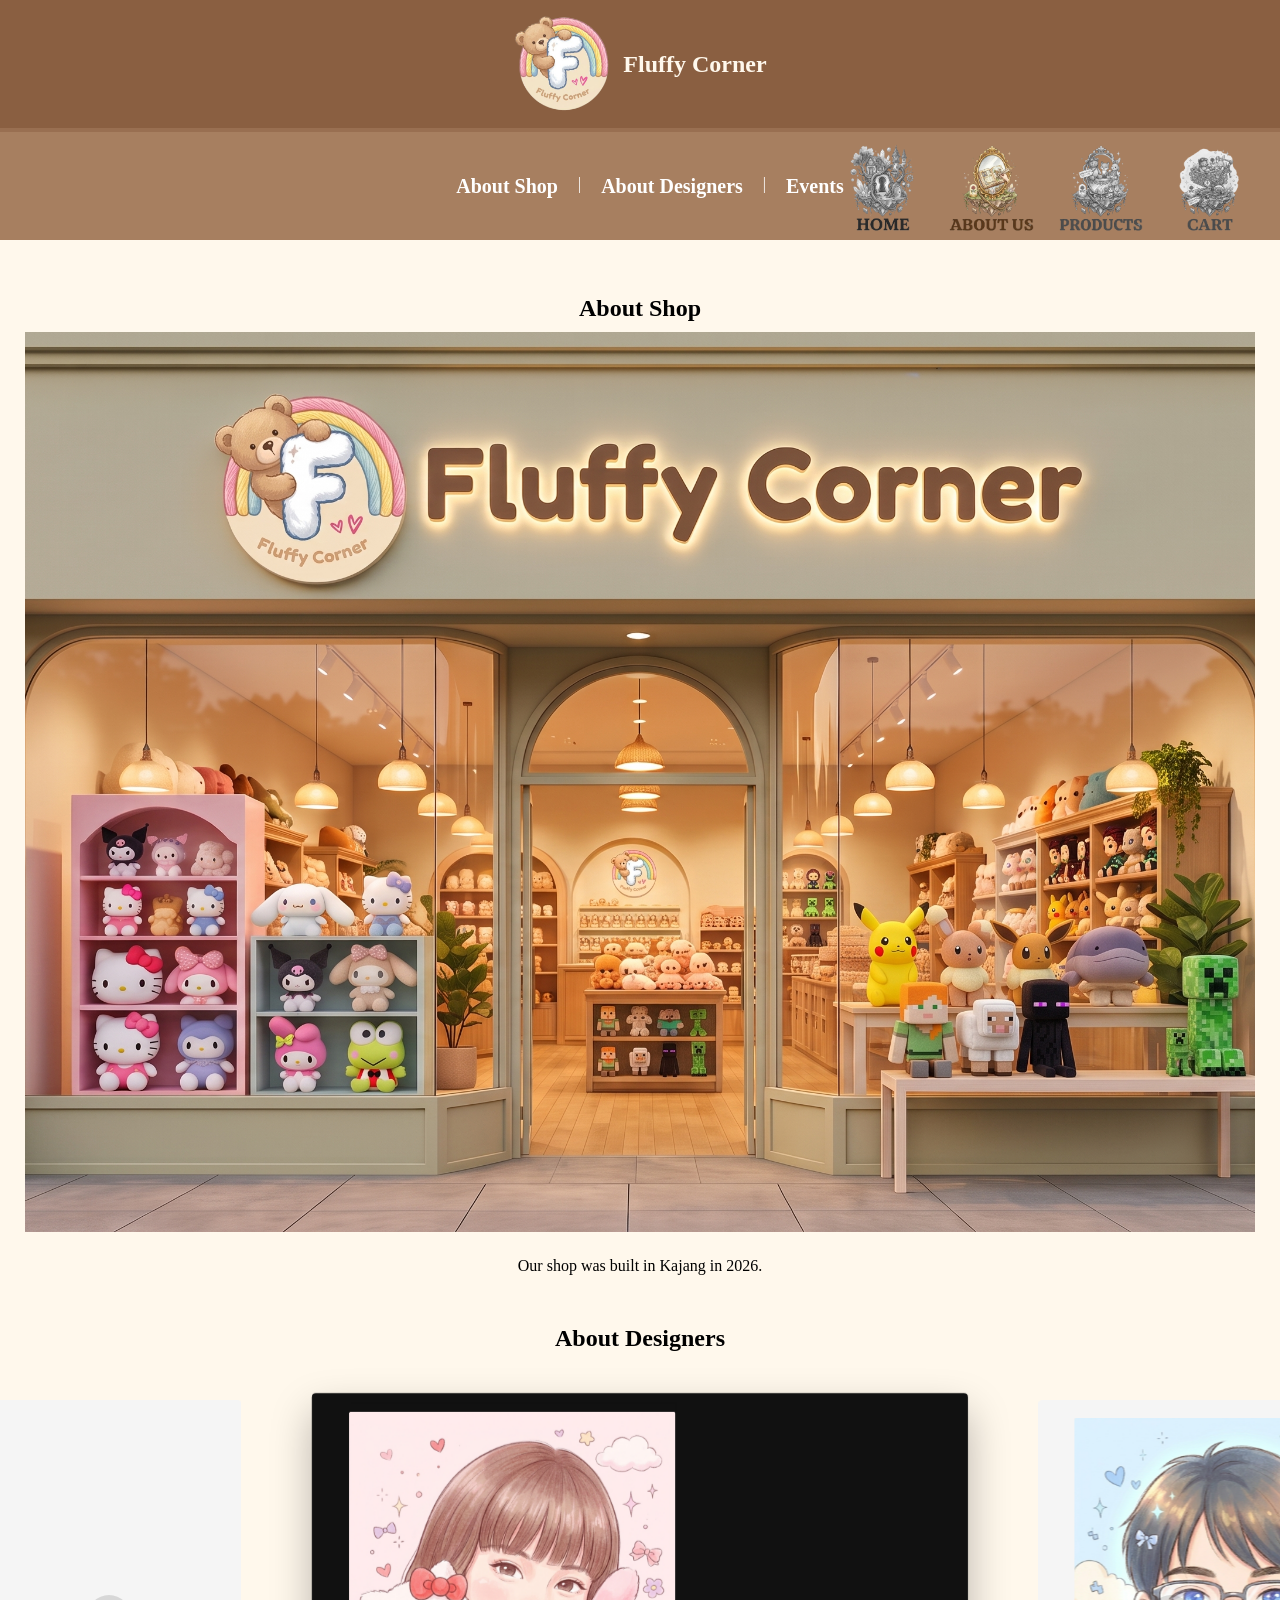
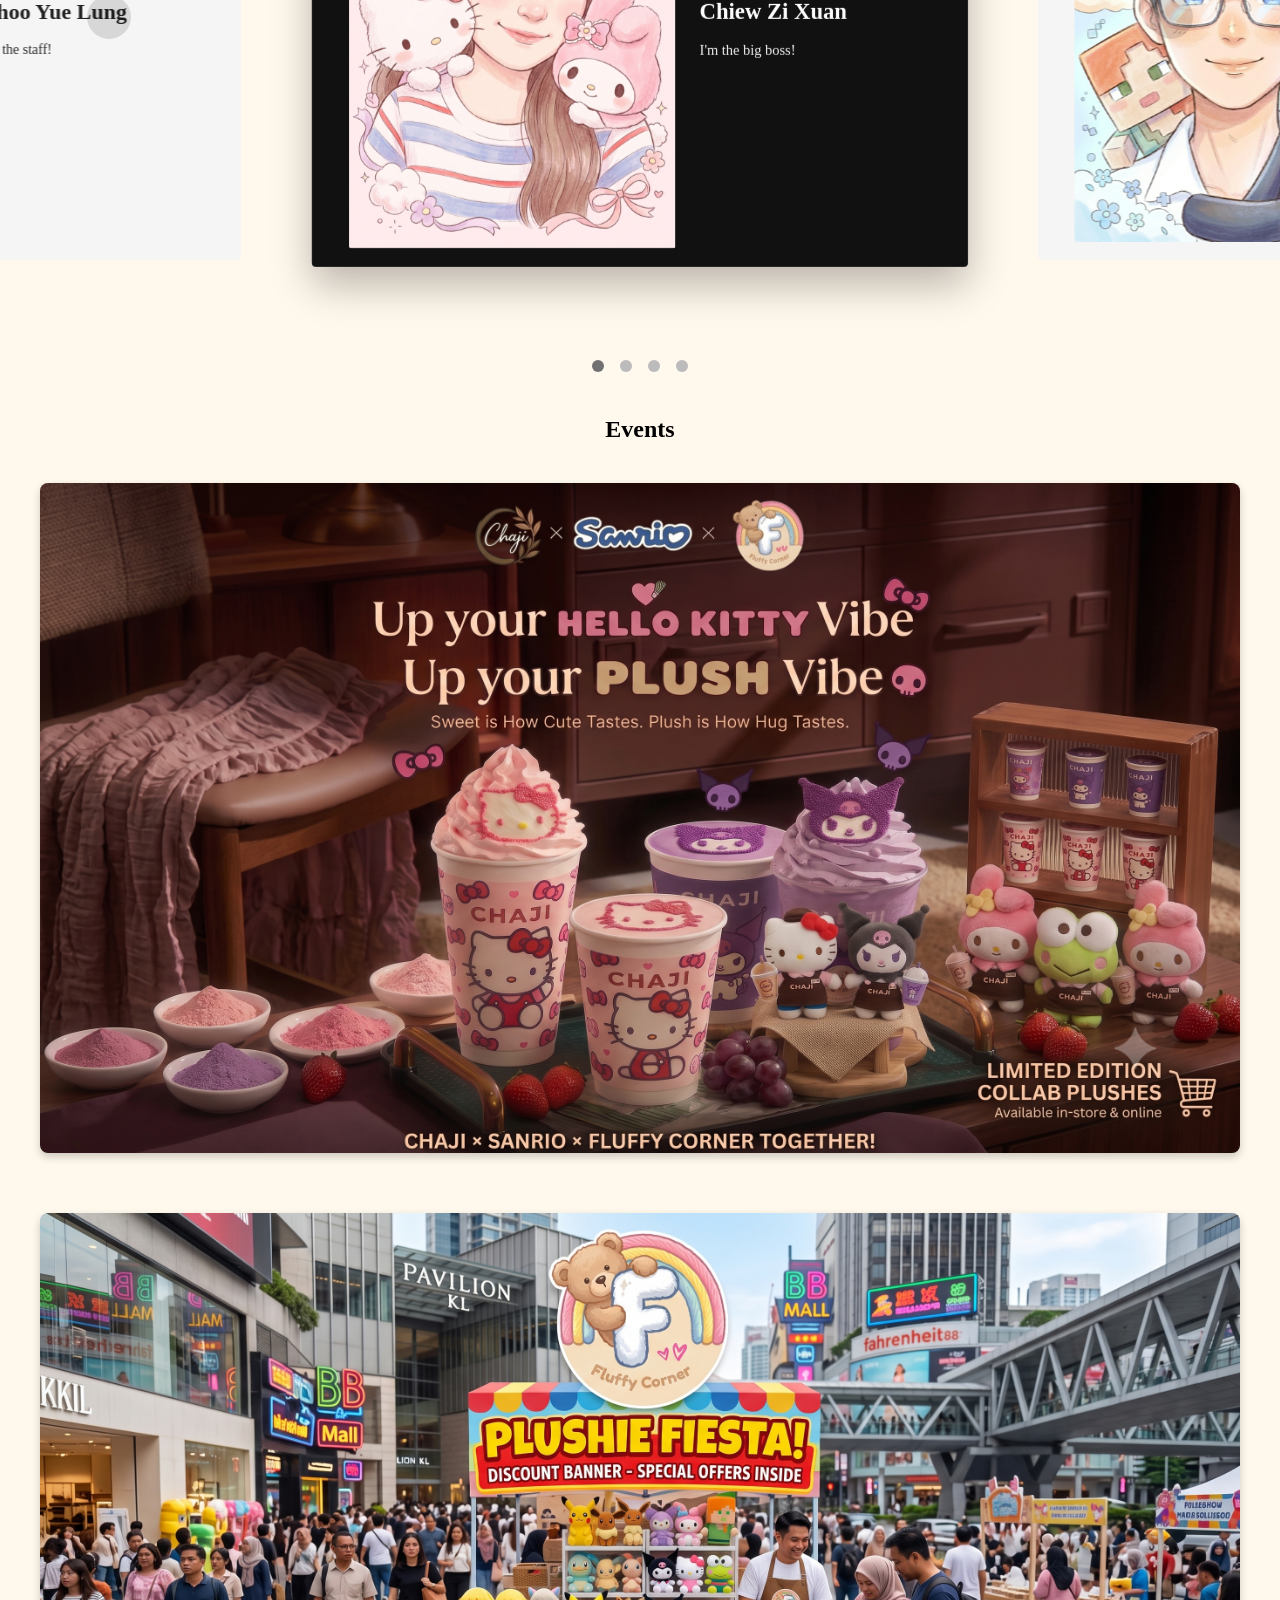
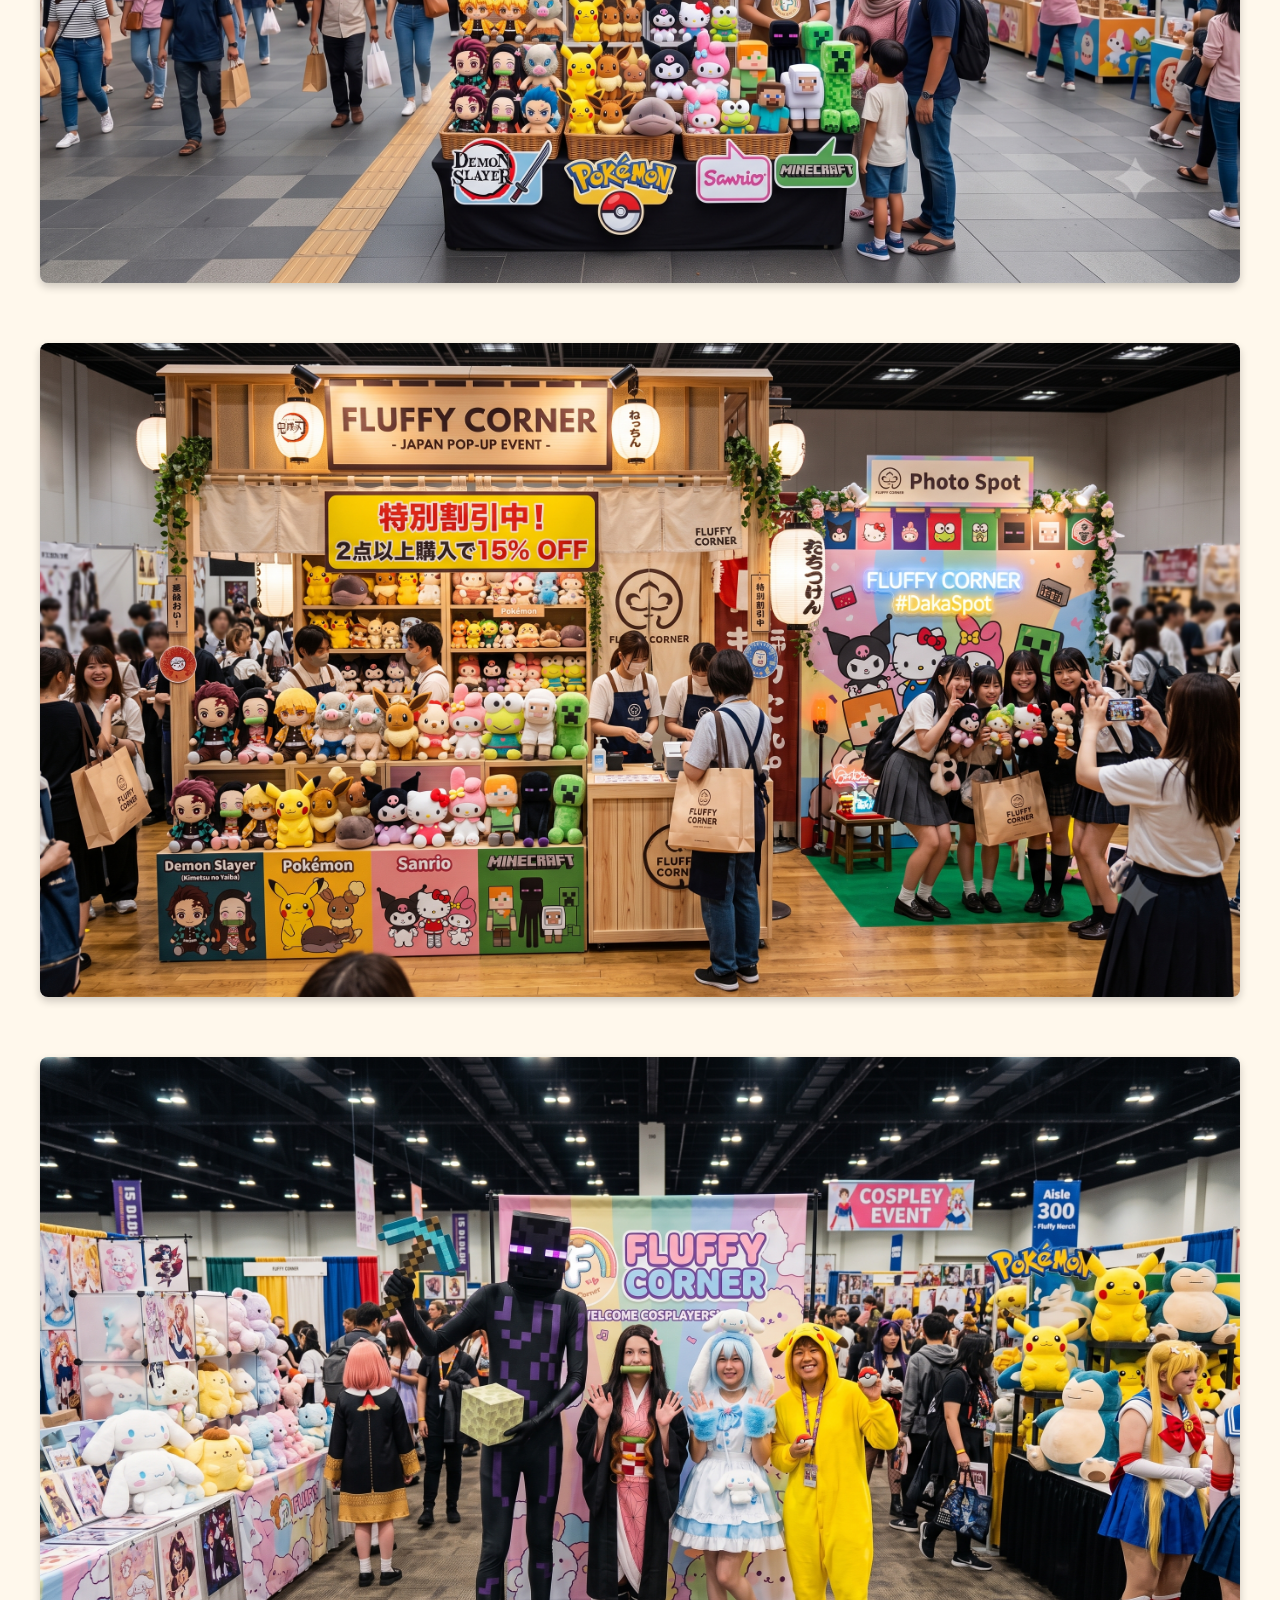
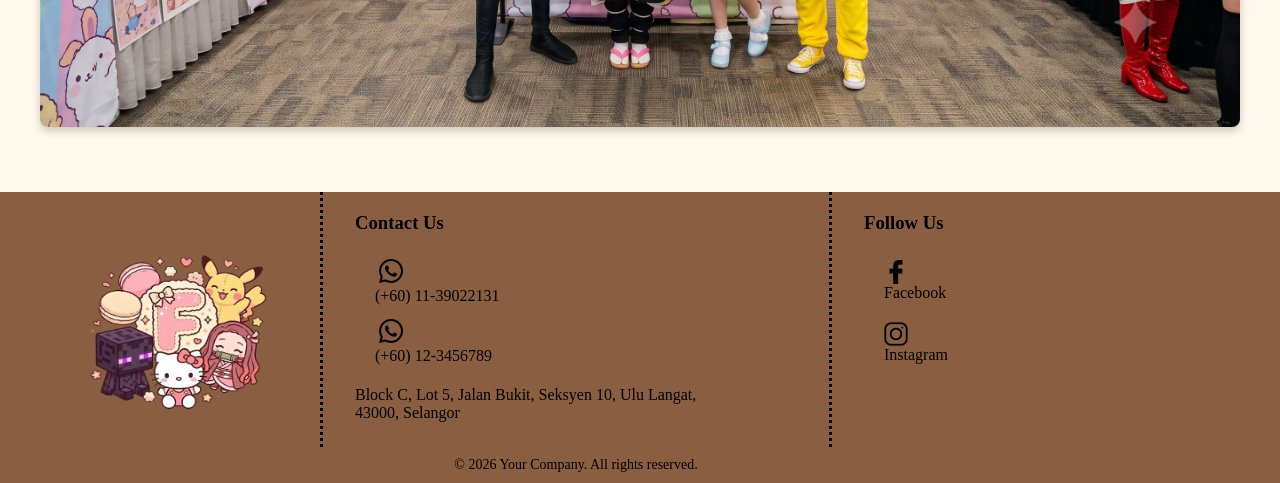
==== commit c73c4c18: "Add files via upload" ====
--- a/aboutUs.html
+++ b/aboutUs.html
@@ -11,7 +11,7 @@
 </head>
 <body>
   <header>
-    <img class="header-img" src="img/logo.png" alt="Fluffy Corner">
+    <a href="index.html" class="header-img"><img src="img/logo.png" alt="Fluffy Corner"><a/>
     <h1>Fluffy Corner</h1>
   </header>
   <nav>
@@ -46,7 +46,7 @@
       <div class="carousel-track">
       <div class="about-designer">
         <div class="designer-img">
-          <img src="img/designer1.png" alt="Designer 1">
+          <img src="img/Chiew Zi Xuan.jpg" alt="Designer 1">
         </div>
         <div class="designer-text">
           <h3>Chiew Zi Xuan</h3>
@@ -56,7 +56,7 @@
 
       <div class="about-designer">
         <div class="designer-img">
-          <img src="img/designer2.png" alt="Designer 2">
+          <img src="img/Tan Kah How.jpg" alt="Designer 2">
         </div>
         <div class="designer-text">
           <h3>Tan Kah How</h3>
@@ -66,7 +66,7 @@
 
       <div class="about-designer">
         <div class="designer-img">
-          <img src="img/designer3.png" alt="Designer 3">
+          <img src="img/Wang Ka Hui.jpg" alt="Designer 3">
         </div>
         <div class="designer-text">
           <h3>Wang Ka Hui</h3>
@@ -76,7 +76,7 @@
 
       <div class="about-designer">
         <div class="designer-img">
-          <img src="img/designer4.png" alt="Designer 4">
+          <img src="img/Choo Yue Lung.jpg" alt="Designer 4">
         </div>
         <div class="designer-text">
           <h3>Choo Yue Lung</h3>
--- a/aboutUs.css
+++ b/aboutUs.css
@@ -2,22 +2,35 @@
 h2,.shop-text p {
   text-align: center;
 }
+.events h2 {
+  margin-top: 0;
+}
 
 /*about shop*/
-.shop,.designer-slider,.events {
-  margin:50px;
-}
+.shop, .designer-slider, .events {
+  margin: 50px;
+}
+
+.shop {
+  margin-left: auto;
+  margin-right: auto;
+}
+
 .shop-img {
-  background-color:pink;
-  height:900px;
-  margin:10px 25px 25px 25px;
+  background-color: pink;
+  height: 900px;
+  margin: 10px 25px 25px 25px;
   overflow: hidden;
+  display: flex;
+  align-items: center;
+  justify-content: center;
+  background: #fff;
 }
 .shop-img img{
   height:100%;
   width: 100%;
   object-fit: cover;
-  transition: opacity 400ms ease; 
+  transition: opacity 400ms ease;
   opacity: 1;
 }
 .shop-img img.fade-out {
@@ -120,8 +133,8 @@
   border: none;
   outline: 8px solid #111;
   box-shadow: none;
-}
-
+  margin:20px;
+}
 
 .about-designer { margin: 0; width: 100%; }
 
@@ -167,7 +180,8 @@
 .dots-container .dot.active {
   background-color: #717171;
 }
-/*event*/
+
+/* Events*/
 .events {
   display: grid;
   grid-template-columns: 1fr;
@@ -175,13 +189,19 @@
   gap: 20px;
   justify-items: center;
   margin: 40px 0;
+  align-items: start;
+  max-width: 1200px;
+  margin-left: auto;
+  margin-right: auto;
 }
 
 .event-card {
-  margin:20px;
+  margin: 20px;
   position: relative;
-  width: 1500px;
-  height: 700px;
+  width: 100%;
+  max-width: 1200px;
+  height: auto;
+  min-height: 420px;
   overflow: hidden;
   border-radius: 8px;
   box-shadow: 0 4px 8px rgba(0,0,0,0.2);
@@ -191,11 +211,8 @@
   align-items: center;
   justify-content: center;
   background: #fff;
-  /* Optional: set image URL in HTML via inline style --
-     <div class="event-card" style="--event-img-url: url('img/chaji_landscape.png')"> */
 }
 .event-card::before {
-  /* Use a blurred cover background (optional). Add --event-img-url on the element to enable.*/
   content: "";
   position: absolute;
   inset: 0;
@@ -208,12 +225,11 @@
   pointer-events: none;
 }
 
-/* Foreground image scaled to contain (shows whole cup); object-position tuned to focus lower area */
 .event-card img {
   width: 100%;
   height: 100%;
-  object-fit: contain;        /* show whole image */
-  object-position: center 75%;/* tune vertical focus so cup area is visible; adjust 65%~80% as needed */
+  object-fit: contain;
+  object-position: center 75%;
   z-index: 1;
   display: block;
   max-width: none;
@@ -248,12 +264,11 @@
 .event-modal {
   display: none;
   position: fixed;
-  top: 0; left: 0;
-  width: 100%; height: 100%;
-  background: rgba(0,0,0,0.7);
+  inset: 0;
+  background: rgba(0,0,0,0.75);
   justify-content: center;
   align-items: center;
-  z-index: 1000;
+  z-index: 2000;
   padding: 20px;
 }
 
@@ -267,6 +282,8 @@
   max-height: calc(100vh - 48px);
   overflow: auto;
   box-sizing: border-box;
+  margin-left: auto;
+  margin-right: auto;
 }
 
 .modal-grid {
@@ -304,18 +321,24 @@
   cursor: pointer;
 }
 
-/* ================= Fixes for mobile swipe, shop image, and modal centering ================= */
-
-/* 1) Mobile: prevent carousel from being horizontally swipeable; limit width */
+/*Mobile*/
+@media (max-width: 1200px) {
+  .shop-img { height: 600px; }
+}
 @media (max-width: 920px) {
-  /* In small screens restrict carousel overflow and prevent horizontal touch gestures */
+  .shop-img { max-height: 420px; height: auto; }
+}
+@media (max-width: 600px) {
+  .shop-img { height: 280px; }
+}
+
+@media (max-width: 920px) {
   .carousel {
-    overflow: hidden;            /* Prevent horizontal visible overflow/scroll */
-    touch-action: pan-y;         /* Prefer vertical panning; block horizontal */
+    overflow: hidden;
+    touch-action: pan-y;
     -ms-touch-action: pan-y;
-    overscroll-behavior-x: none; /* Prevent horizontal inertia scroll */
-  }
-
+    overscroll-behavior-x: none;
+  }
   .carousel-track {
     pointer-events: auto;
     user-select: none;
@@ -323,61 +346,7 @@
   }
 }
 
-/* 2) about shop image: show full image and reduce margins/padding so image is fully visible */
-.shop, .shop-img {
-  margin: 16px;       /* reduce outer spacing */
-  padding: 0;
-}
-
-/* Let shop-img adapt and show full image without cropping */
-.shop-img {
-  height: auto;
-  max-width: 100%;
-  display: flex;
-  align-items: center;
-  justify-content: center;
-  background: #fff;
-  overflow: hidden;
-}
-
-.shop-img img {
-  width: 100%;
-  height: auto;
-  object-fit: contain;
-  object-position: center;
-  display: block;
-}
-
-@media (max-width: 920px) {
-  .shop-img { max-height: 420px; }
-}
-
-/* 3) Modal centering & viewport-safe */
-.event-modal {
-  display: none; /* JS will set to 'flex' */
-  position: fixed;
-  inset: 0;
-  display: flex;
-  align-items: center;
-  justify-content: center;
-  background: rgba(0,0,0,0.75);
-  z-index: 2000;
-  padding: 20px;
-}
-
-.modal-content {
-  max-height: 90vh;
-  overflow: auto;
-  box-sizing: border-box;
-}
-
-/* Utility: lock body scroll when modal open */
-body.modal-open {
-  overflow: hidden !important;
-}
-
-/* ----------------- Responsive / Mobile Templates ----------------- */
-/* Large tablet / small desktop adjustments */
+/* tablet/smaller*/
 @media (max-width: 1200px) {
   :root {
     --carousel-max-width: 1100px;
@@ -389,29 +358,18 @@
     padding: 22px 28px;
   }
   .carousel-track .about-designer .designer-img { flex: 0 0 52%; }
-  .event-card {
-    width: 100%;
-    max-width: 1000px;
-    height: 620px;
-  }
-  .shop-img { height: 600px; }
+  .event-card { max-width: 1000px; min-height: 420px; }
   .modal-content { width: 92%; }
 }
 
-/* Tablet / small screens: stack things more vertically */
 @media (max-width: 920px) {
   :root {
     --slide-width-percent: 92%;
     --slide-gap: 28px;
   }
 
-  .carousel {
-    padding: 24px 0;
-  }
-  .carousel-track {
-    gap: var(--slide-gap);
-    padding: 0 12px;
-  }
+  .carousel { padding: 24px 0; }
+  .carousel-track { gap: var(--slide-gap); padding: 0 12px; }
   .carousel-track .about-designer {
     flex-direction: column;
     height: auto;
@@ -426,37 +384,27 @@
   .click-zone { width: 10%; }
   .dots-container { margin-top: 16px; }
 
-  /* Events: single column, full-width cards */
-  .events {
-    grid-template-columns: 1fr;
-    gap: 16px;
-    margin: 24px 0;
-  }
+  /* events mobile */
+  .events { grid-template-columns: 1fr; gap: 16px; margin: 24px 0; }
   .event-card {
     width: 92%;
     height: auto;
     padding: 14px;
     border-radius: 8px;
+    min-height: 320px;
+    margin: 12px 0;
   }
   .event-card::before { opacity: 0.45; filter: blur(8px) brightness(0.85); }
-
-  /* For smaller screens show image as taller but remain contain */
-  .event-card img {
-    width: 100%;
-    height: 360px;
-    object-fit: contain;
-    object-position: center 78%;
-  }
+  .event-card img { width: 100%; height: 360px; object-fit: contain; object-position: center 78%; }
 
   .shop-img { height: 420px; }
-
   .modal-grid { grid-template-columns: 1fr; }
   .modal-content { padding: 14px; }
   #modal-name { text-align: left; }
   #modal-detail { margin: 6px 0; text-align: left; }
 }
 
-/* Mobile: phone layout */
+/* phone */
 @media (max-width: 600px) {
   :root {
     --slide-width-percent: 95%;
@@ -484,16 +432,17 @@
     padding: 10px;
     border-radius: 8px;
     margin: 12px 0;
-  }
-
-  /* On mobile, show image tall but not over-large; contain ensures whole cup is visible */
+    min-height: 280px;
+	max-height: 380px;
+  }
+
   .event-card img {
     width: 100%;
-    height: 320px;
+    height: auto;
     object-fit: contain;
     object-position: center 80%;
   }
-  .event-card::before { display: none; } /* hide blurred bg on very small screens for perf */
+  .event-card::before { display: none; }
 
   .event-name {
     position: absolute;
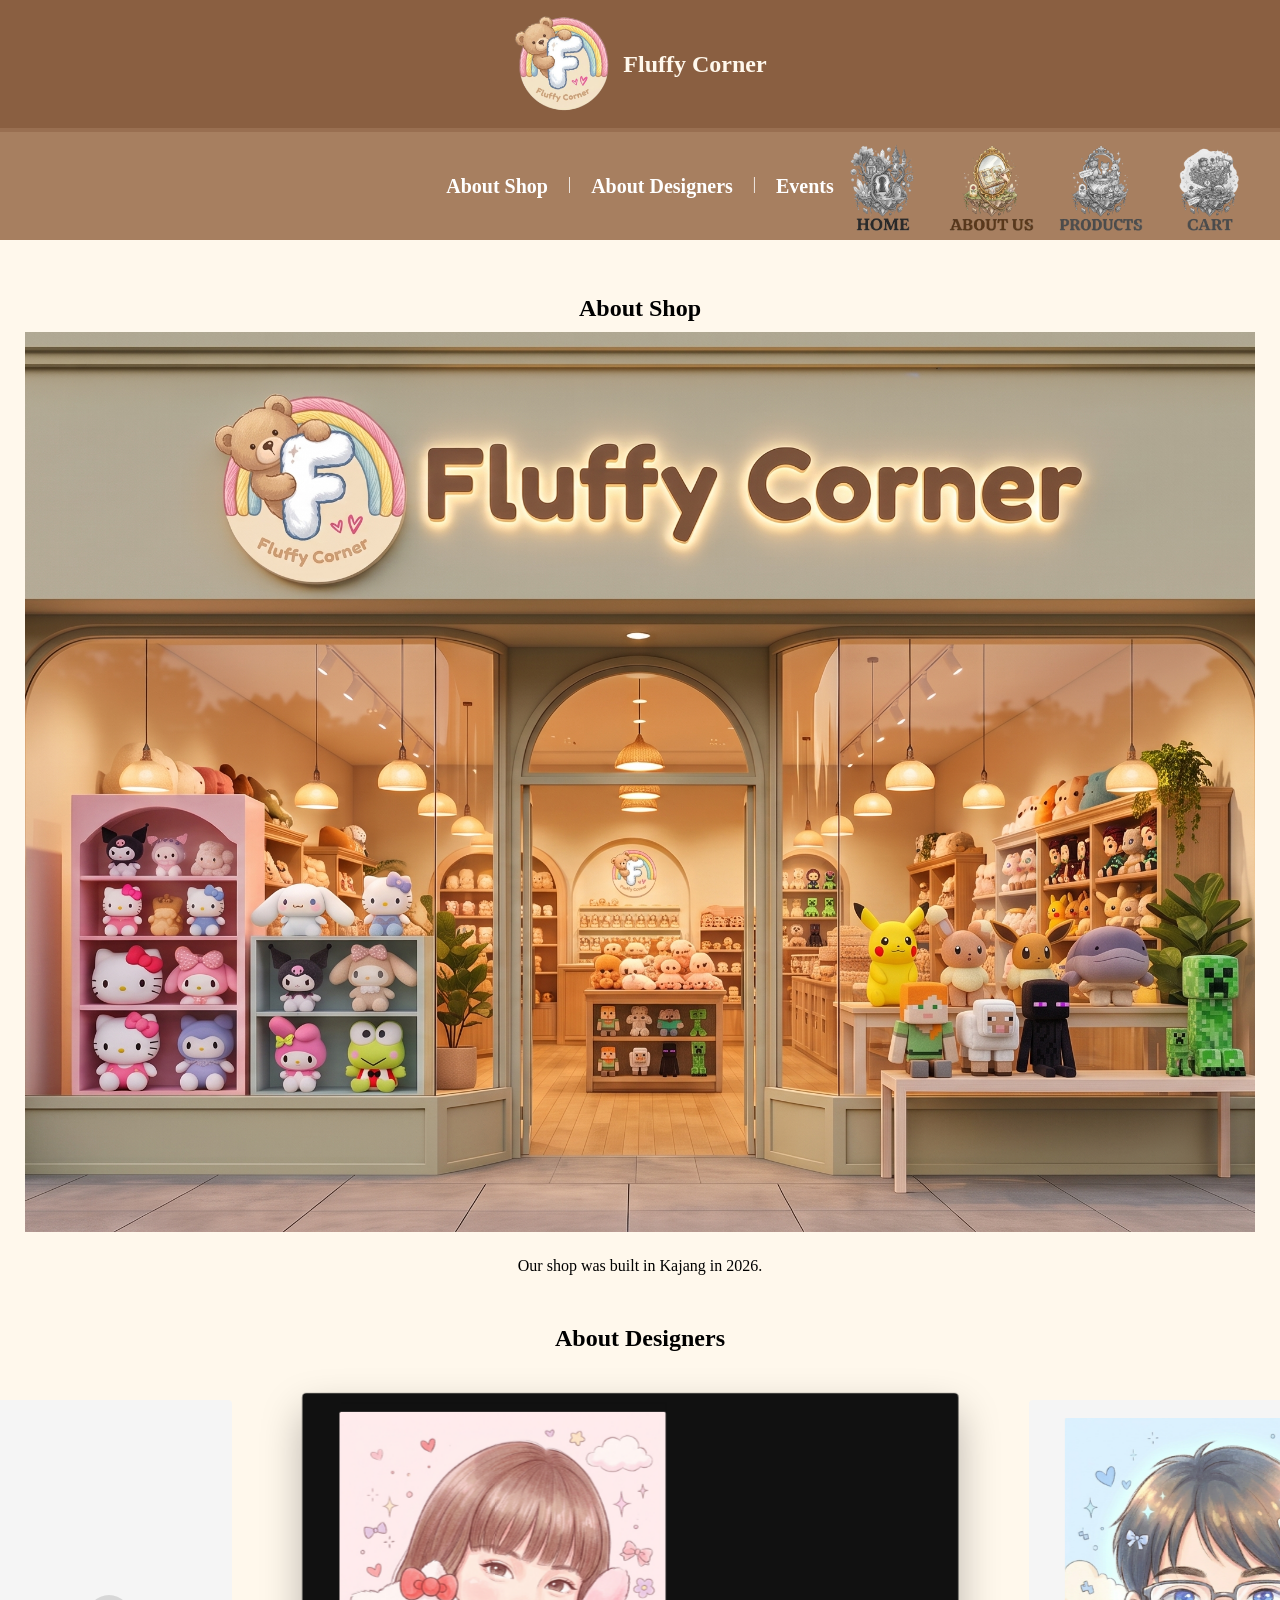
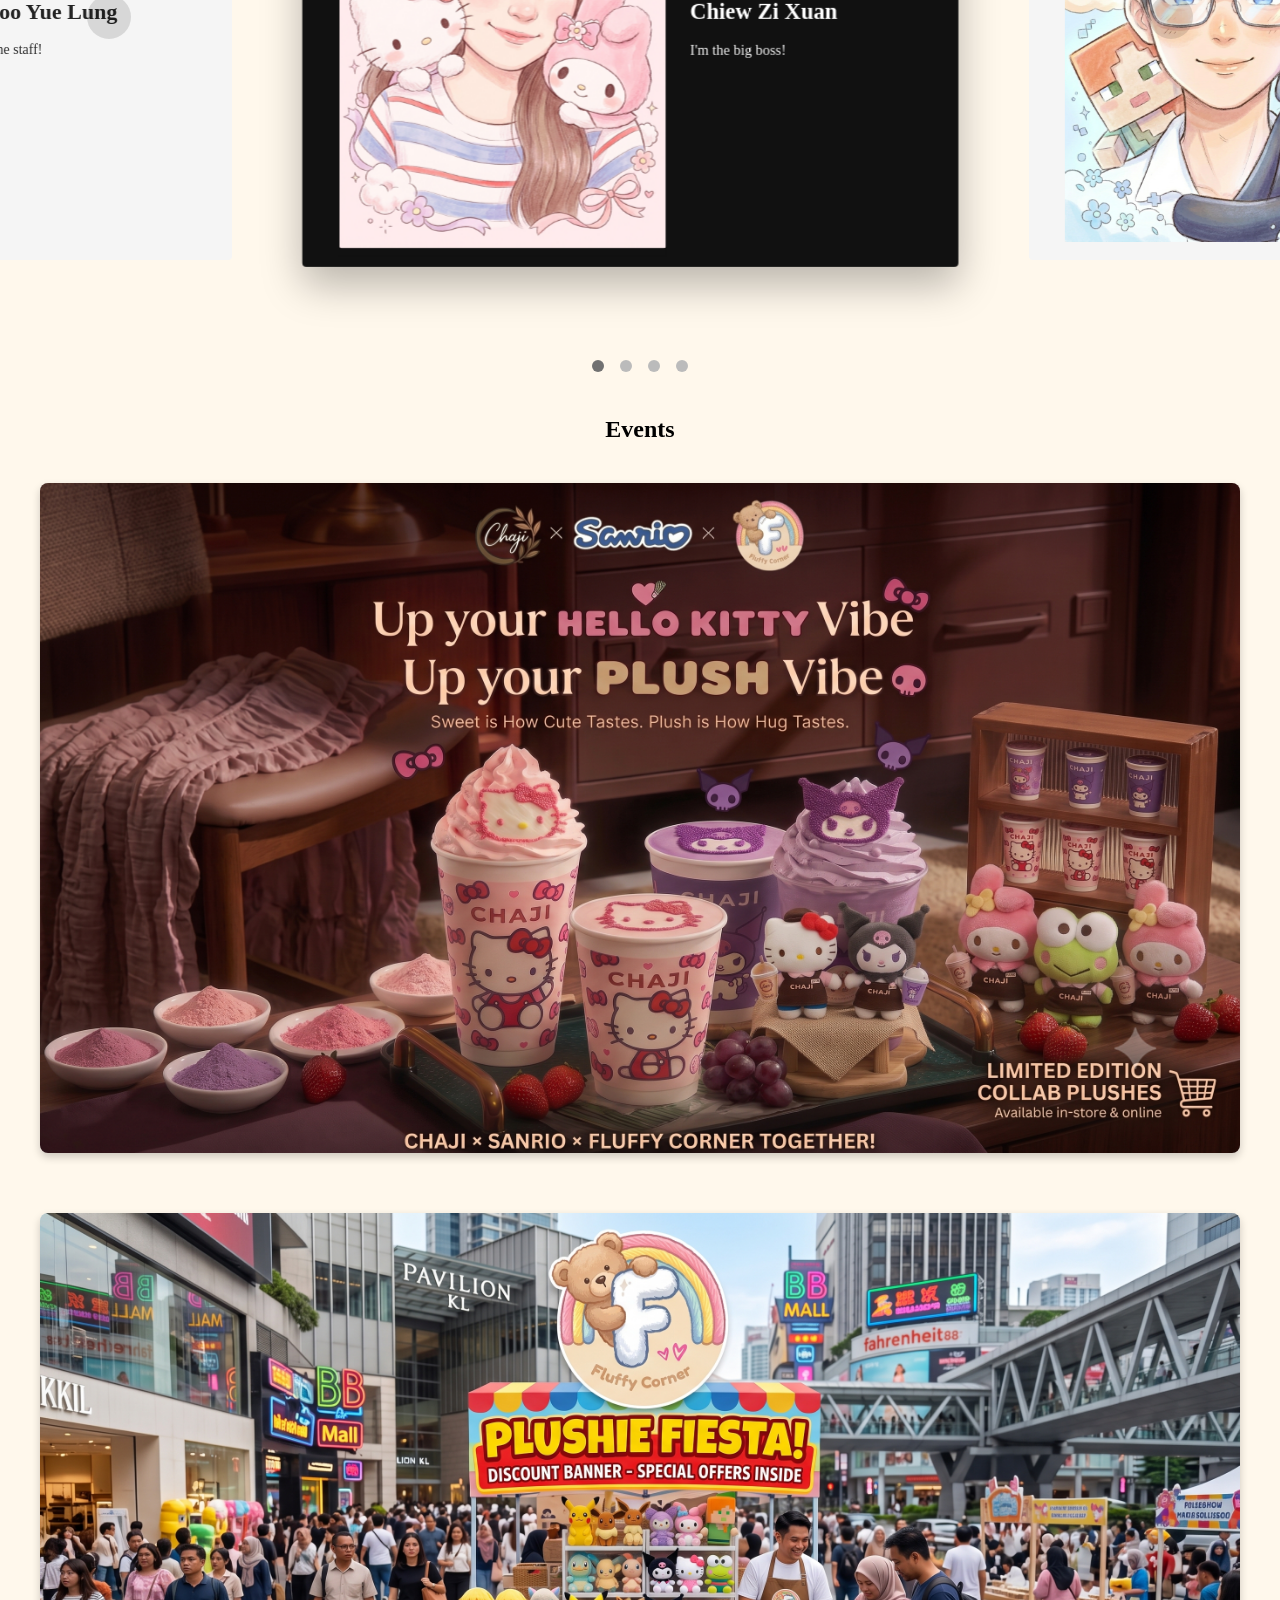
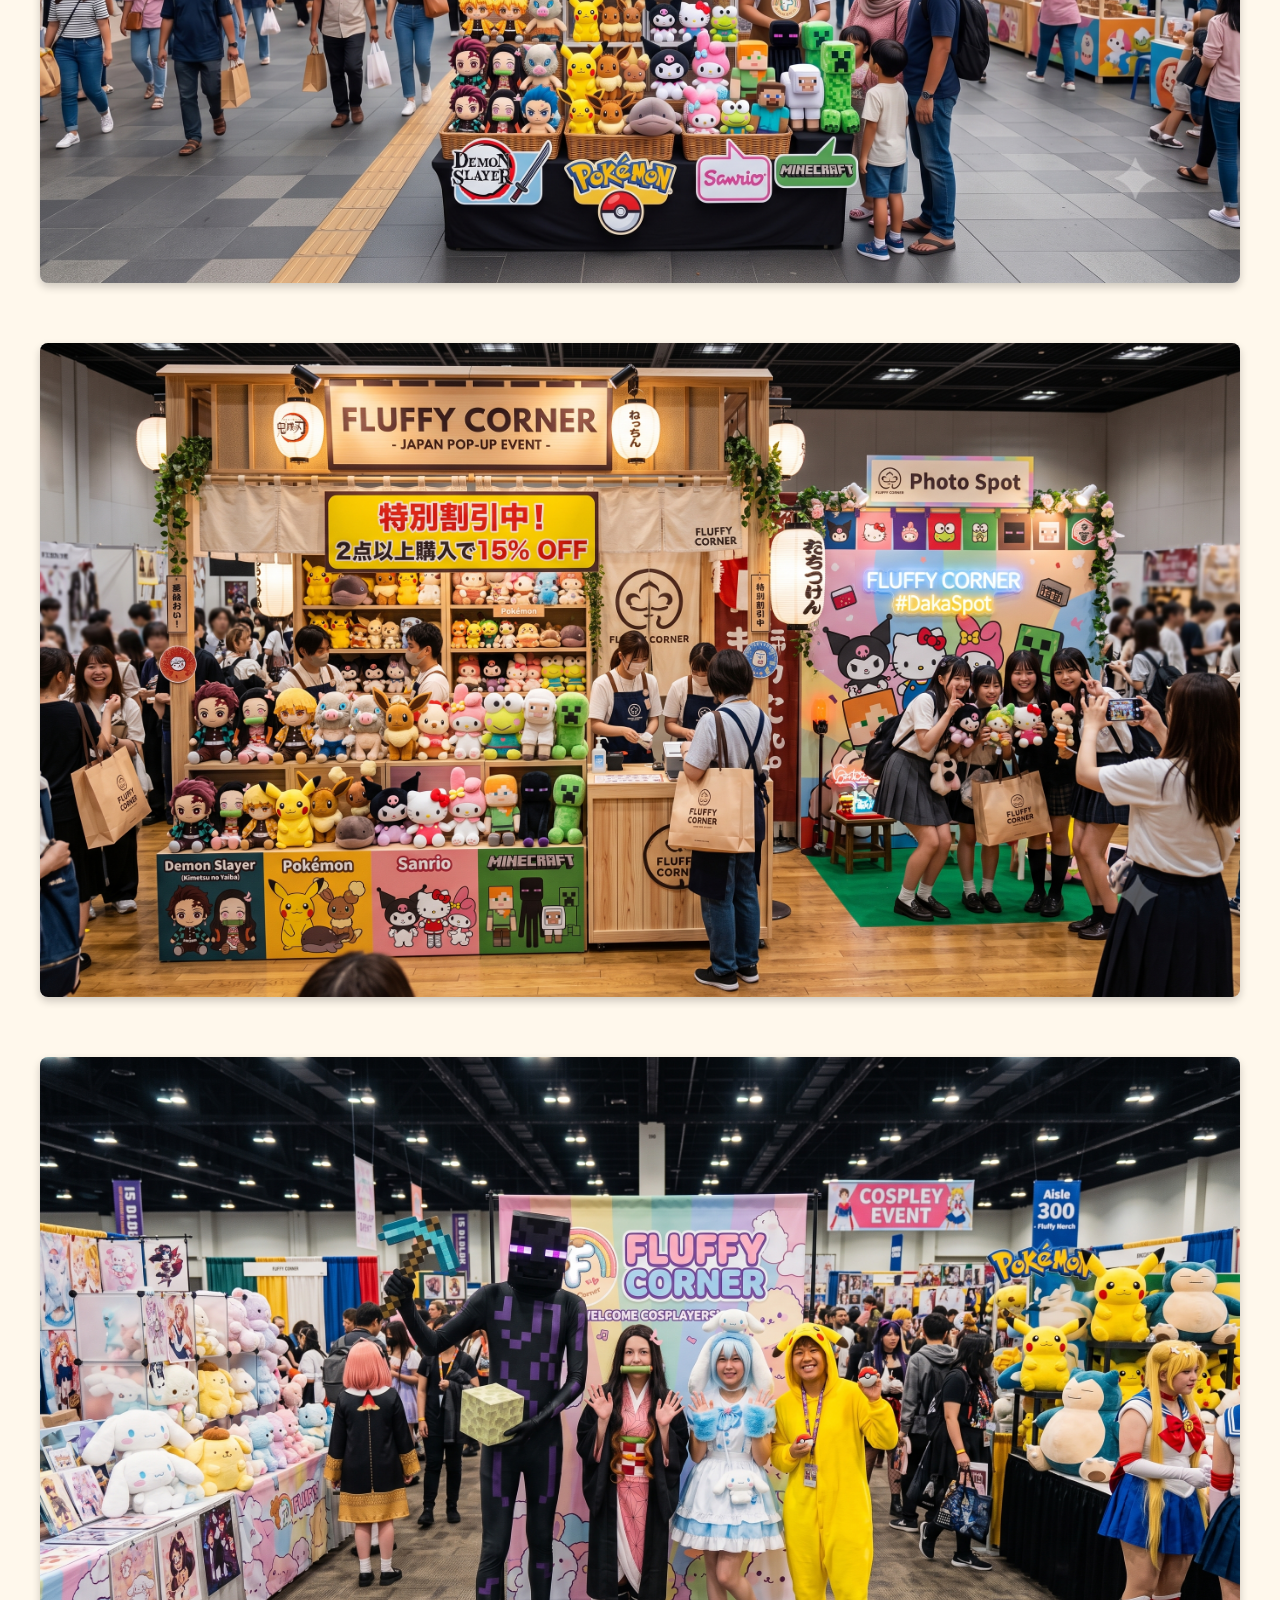
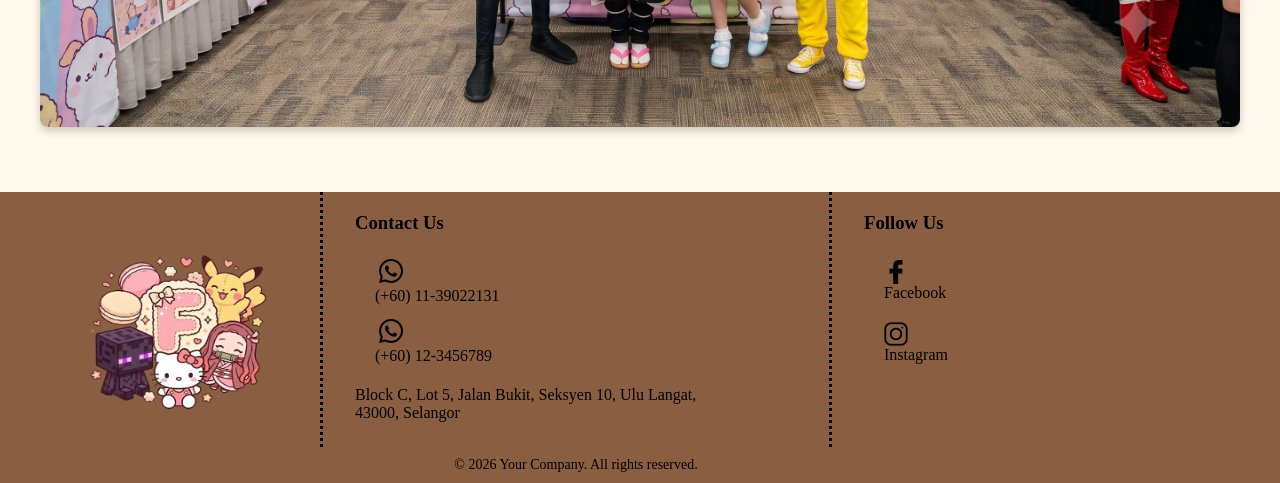
==== commit 1fcd9e72: "Update aboutUs.html" ====
--- a/aboutUs.html
+++ b/aboutUs.html
@@ -11,7 +11,7 @@
 </head>
 <body>
   <header>
-    <a href="index.html" class="header-img"><img src="img/logo.png" alt="Fluffy Corner"><a/>
+    <a href="index.html" class="header-img"><img src="img/logo.png" alt="Fluffy Corner"></a>
     <h1>Fluffy Corner</h1>
   </header>
   <nav>
@@ -159,4 +159,4 @@
   <script src="script.js"></script>
   <script src="aboutUs.js"></script>
 </body>
-</html>+</html>
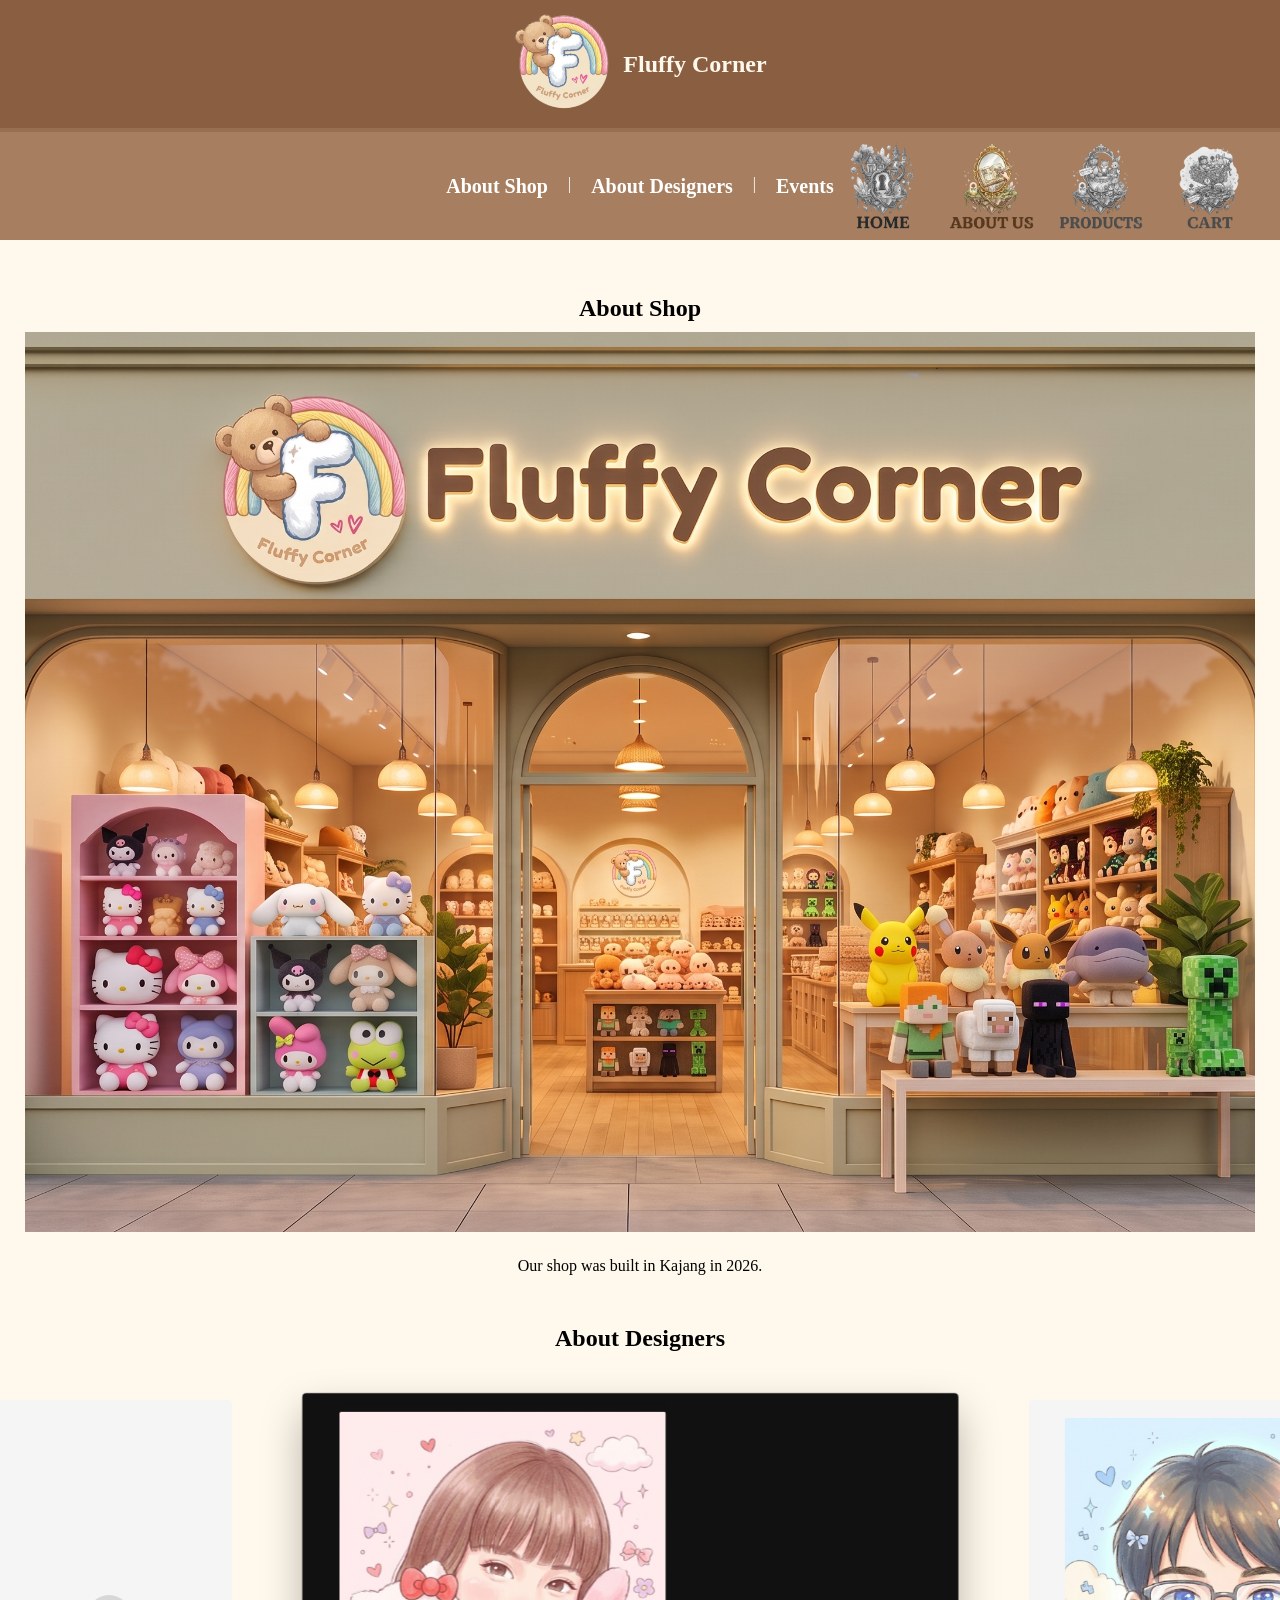
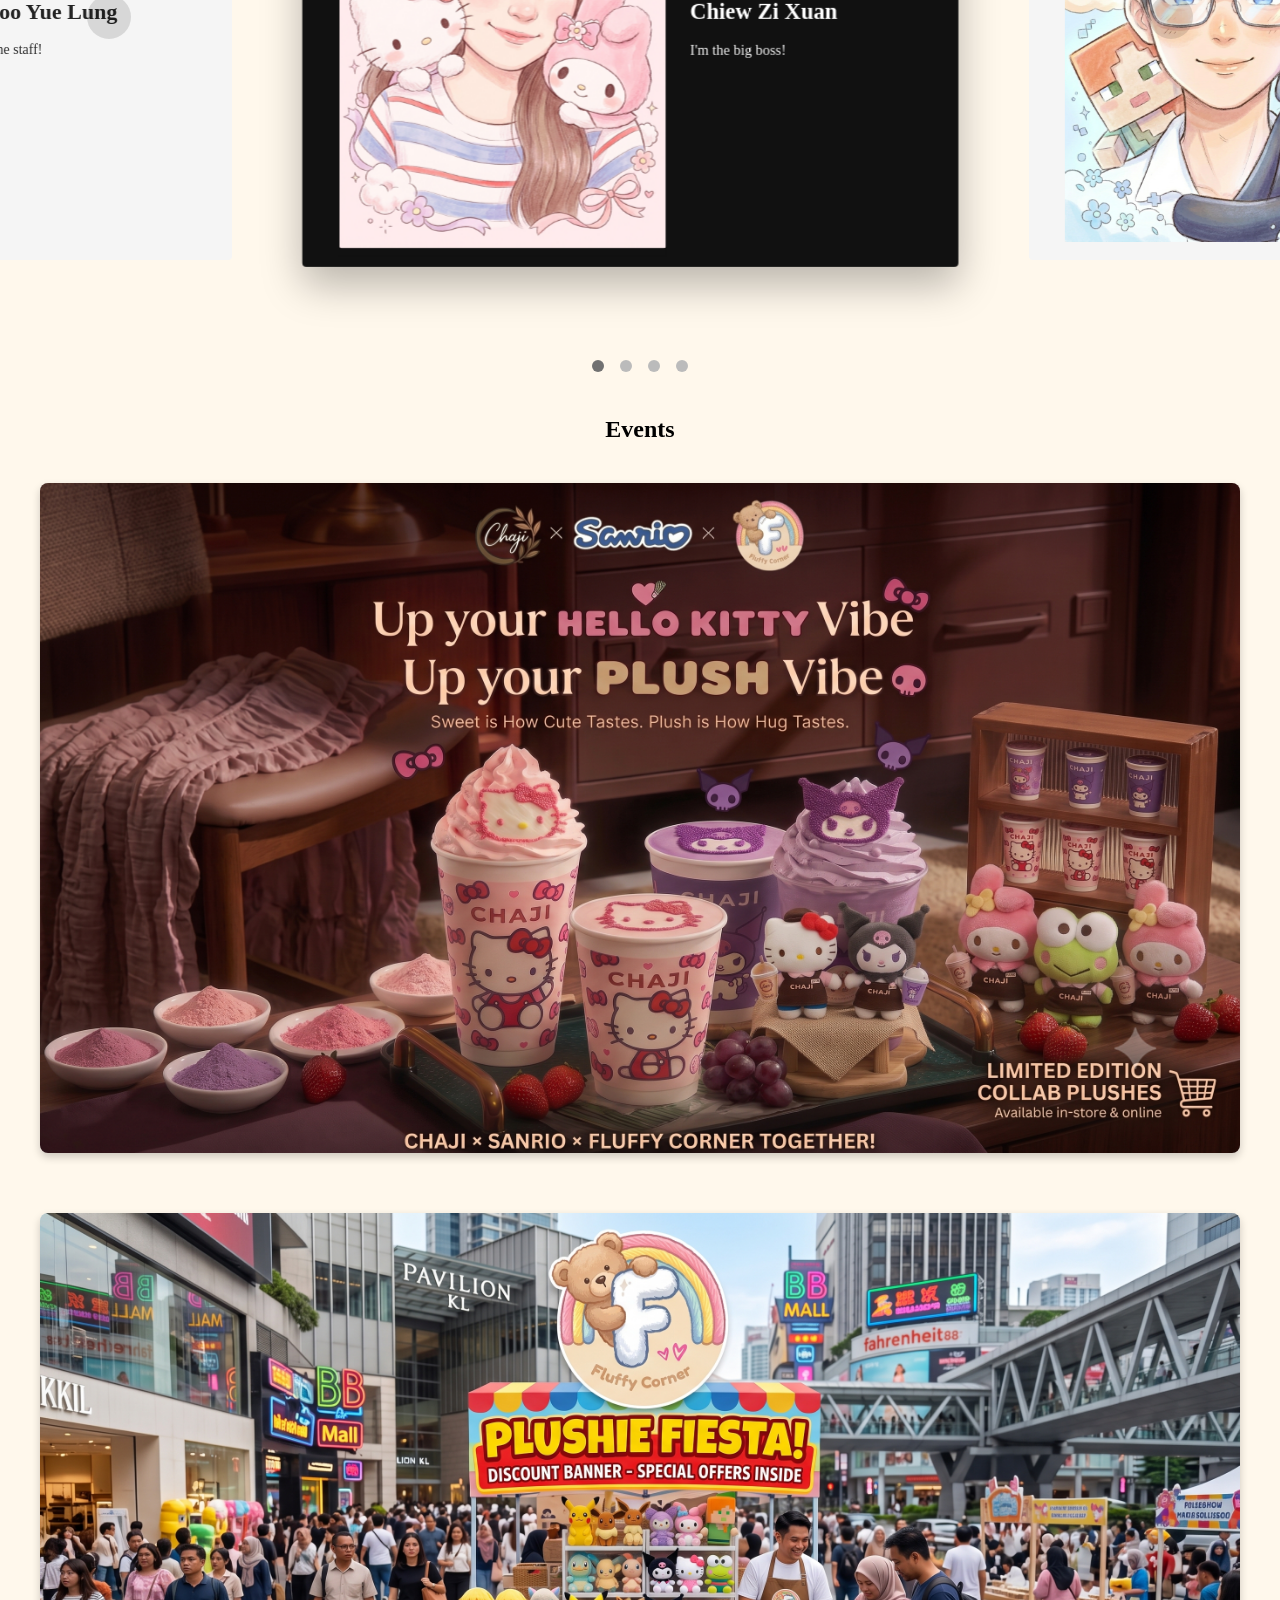
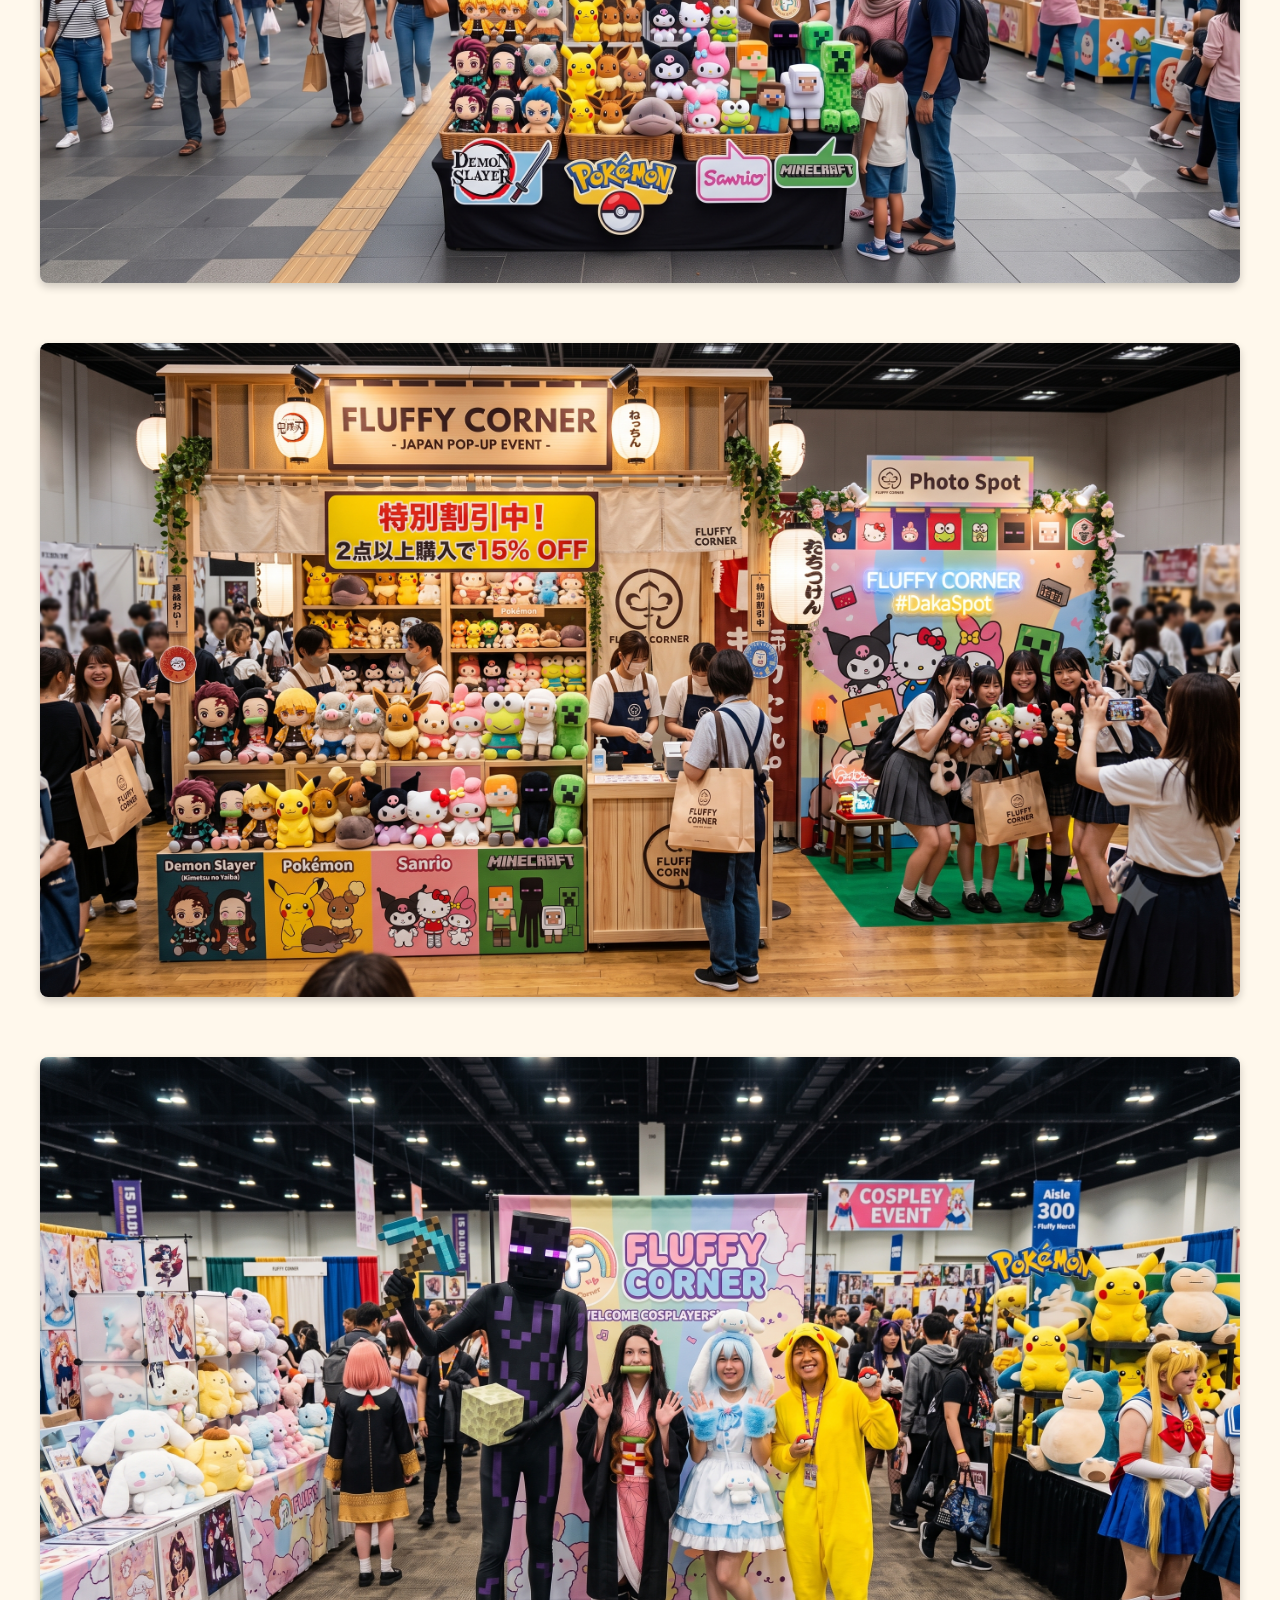
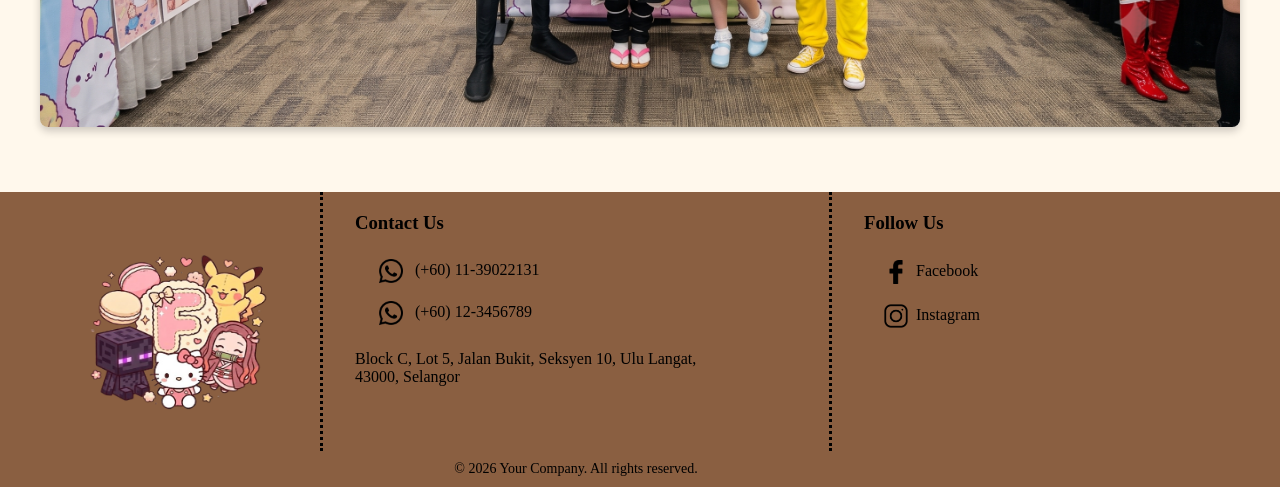
==== commit 573930b5: "Update aboutUs.html" ====
--- a/aboutUs.html
+++ b/aboutUs.html
@@ -11,7 +11,7 @@
 </head>
 <body>
   <header>
-    <a href="index.html" class="header-img"><img src="img/logo.png" alt="Fluffy Corner"></a>
+    <a href="index.html"><img class="header-img" src="img/logo.png" alt="Fluffy Corner"></a>
     <h1>Fluffy Corner</h1>
   </header>
   <nav>
--- a/aboutUs.css
+++ b/aboutUs.css
@@ -465,5 +465,7 @@
   .shop-img { height: 280px; }
 }
 
-/* Utility: ensure images don't break layout */
-img { max-width: 100%; height: auto; display: block; }+.header-img {
+  width: 100px;
+  height: 100px;
+}
